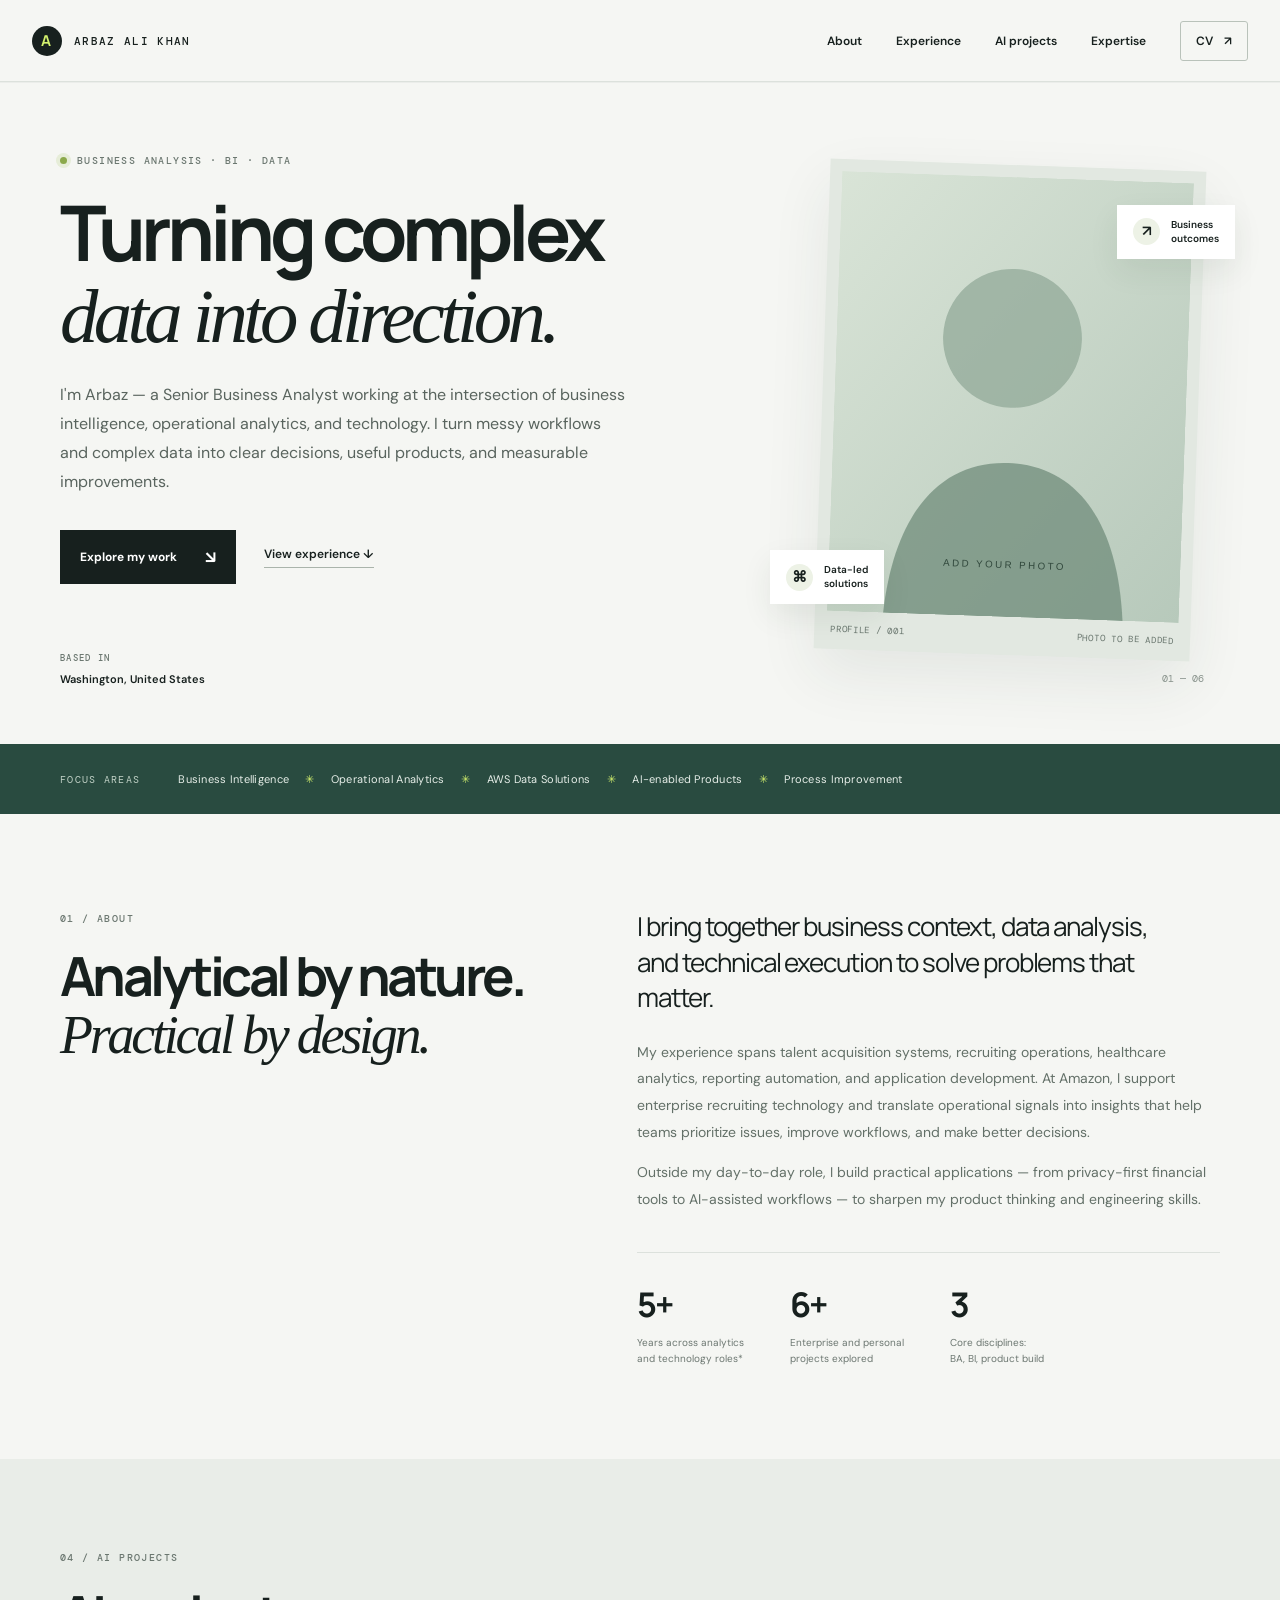
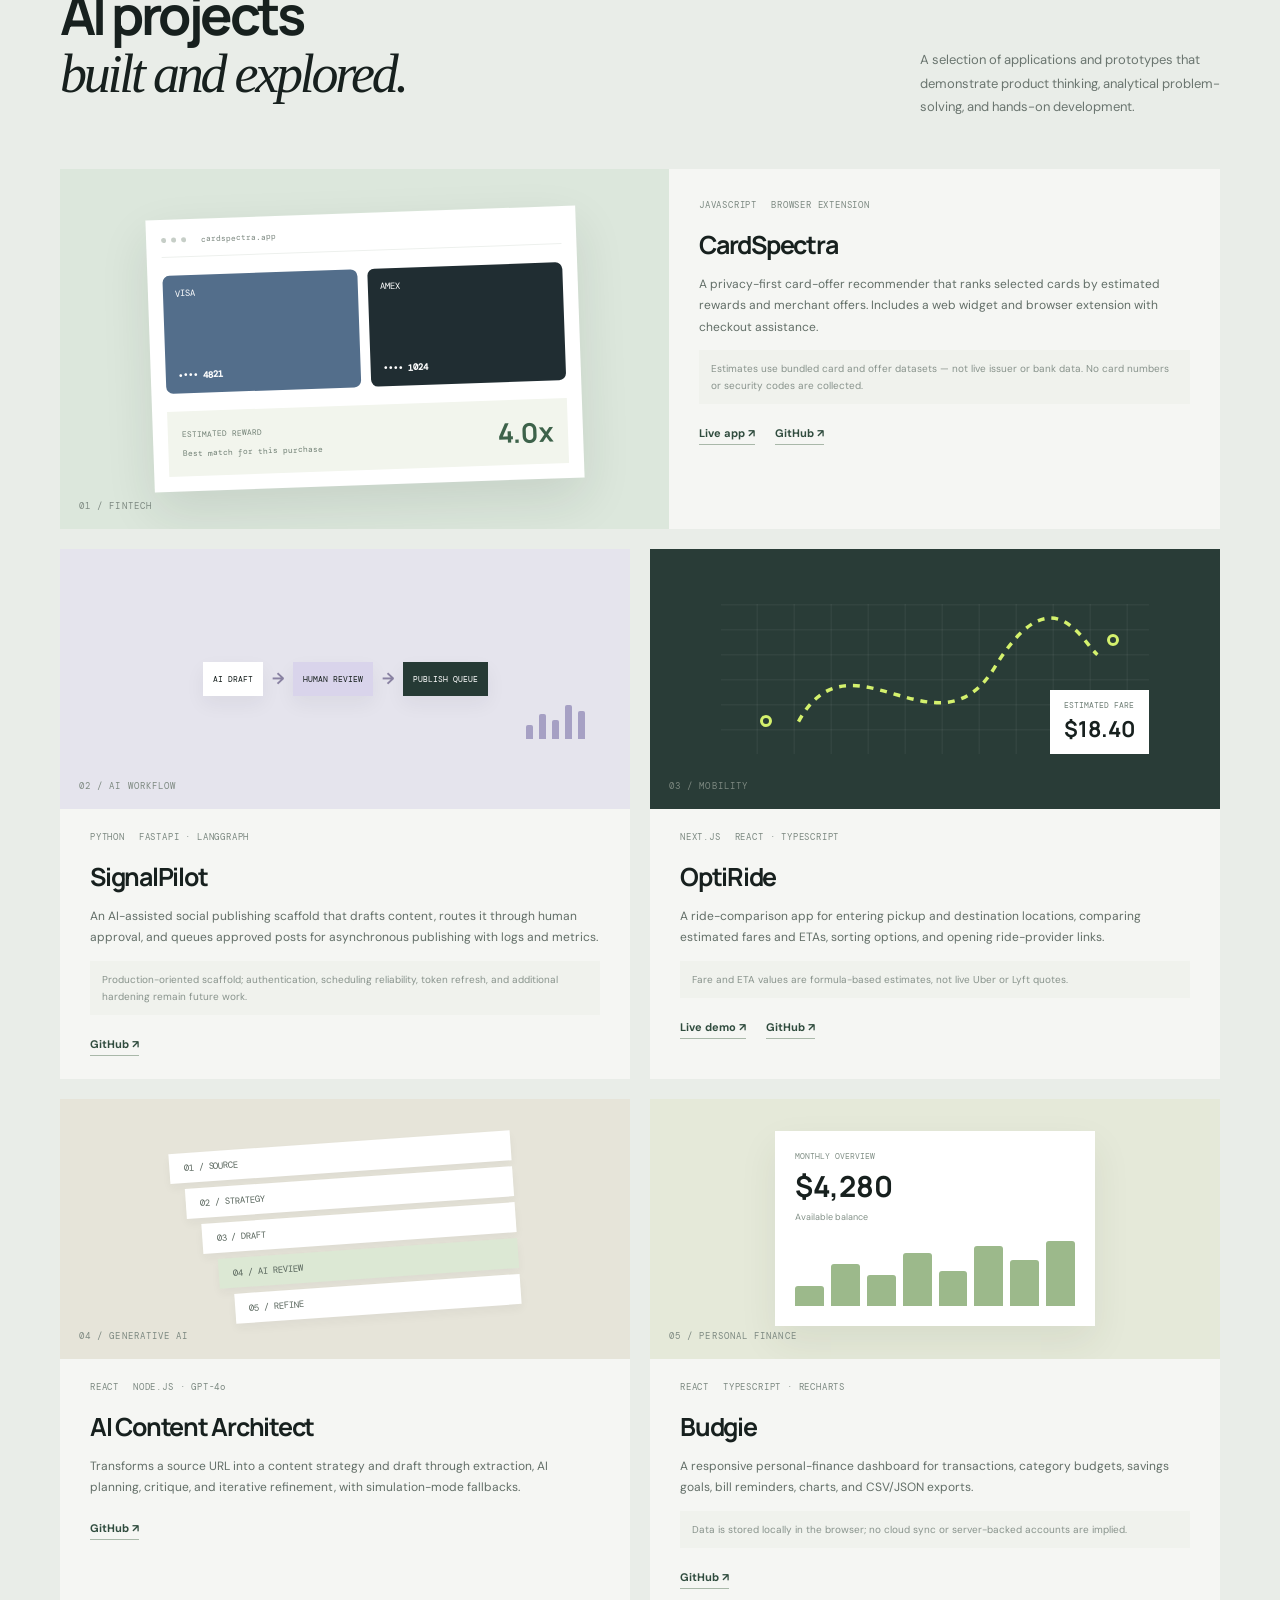
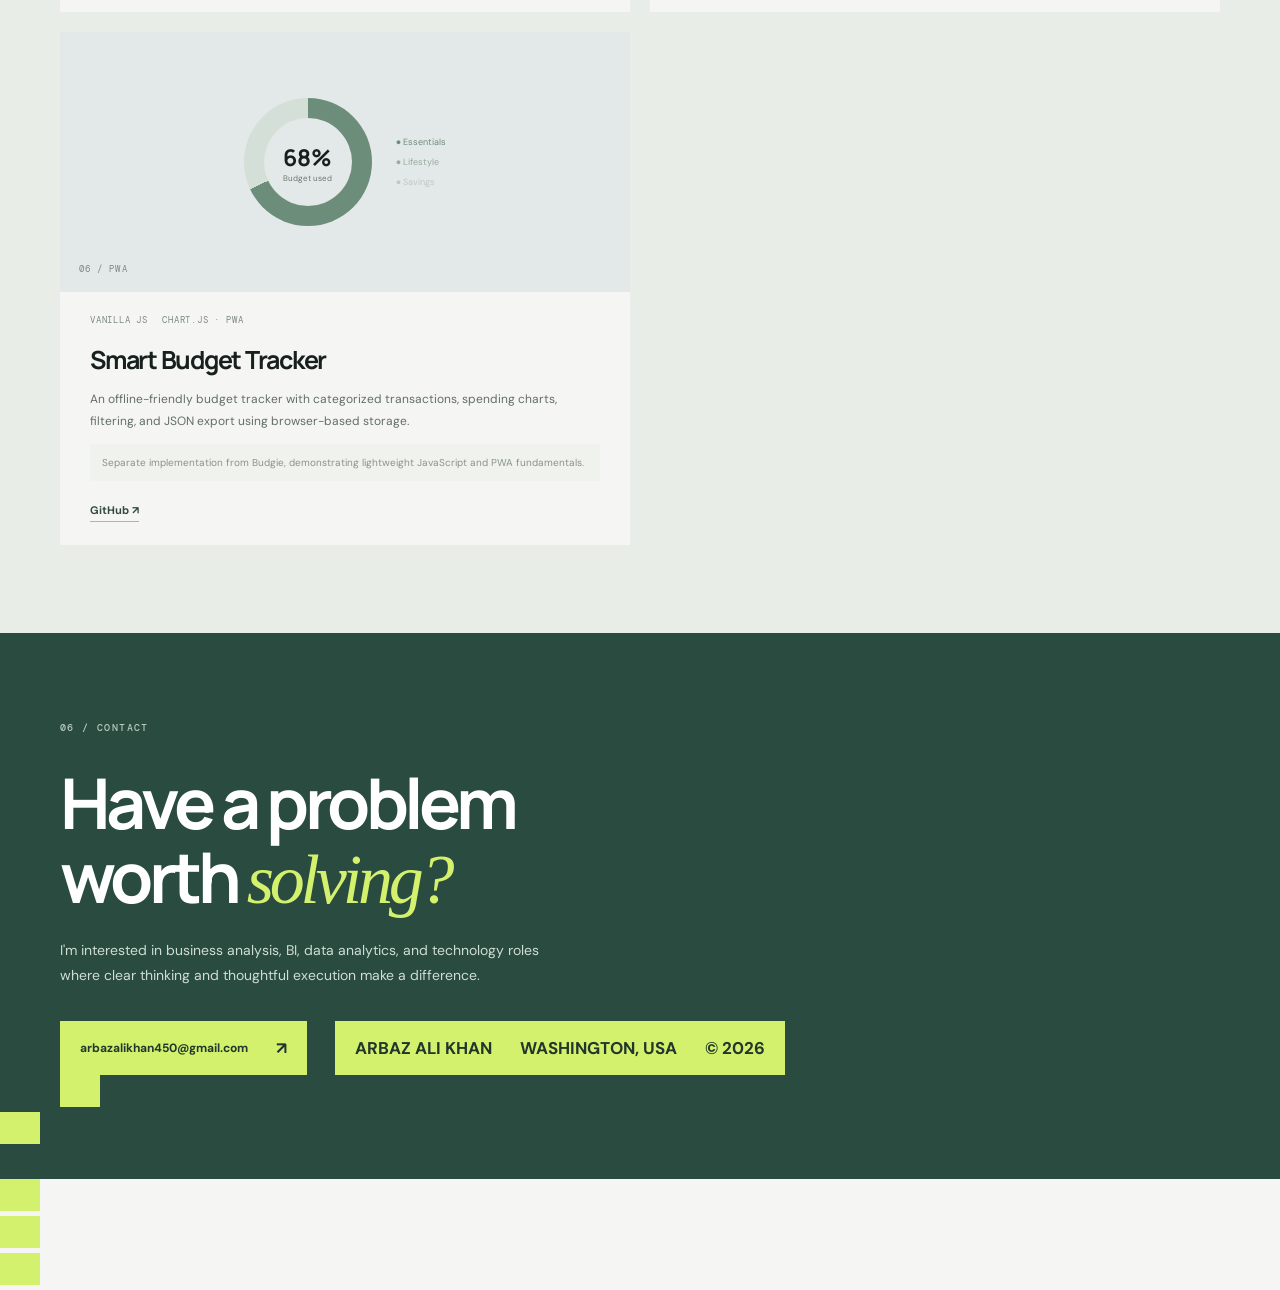
==== index.html @ 0baec1b6 "Split portfolio into concise home and AI projects page" ====
<!doctype html>
<html lang="en">
<head>
  <meta charset="utf-8">
  <meta name="viewport" content="width=device-width, initial-scale=1">
  <meta name="description" content="Portfolio of Arbaz Ali Khan — Senior Business Analyst focused on business intelligence, analytics, cloud data solutions, and AI-enabled applications.">
  <meta name="theme-color" content="#f5f6f3">
  <title>Arbaz Ali Khan | Business Intelligence & Analytics</title>
  <link rel="icon" type="image/svg+xml" href="assets/favicon.svg">
  <link rel="preconnect" href="https://fonts.googleapis.com">
  <link rel="preconnect" href="https://fonts.gstatic.com" crossorigin>
  <link href="https://fonts.googleapis.com/css2?family=DM+Mono:wght@400;500&family=DM+Sans:wght@400;500;600;700&family=Manrope:wght@400;500;600;700;800&display=swap" rel="stylesheet">
  <link rel="stylesheet" href="styles.css">
</head>
<body>
  <div class="page-shell">
<header class="site-header">
      <a class="brand" href="#top" aria-label="Arbaz Ali Khan home"><span class="brand-mark">A</span><span>ARBAZ ALI KHAN</span></a>
      <button class="menu-toggle" aria-label="Open navigation" aria-expanded="false" aria-controls="site-nav"><span></span><span></span></button>
      <nav class="site-nav" id="site-nav">
        <a href="#about">About</a><a href="experience.html#experience">Experience</a><a href="#work">AI projects</a><a href="experience.html#skills">Expertise</a><a href="cv.html" class="nav-contact" target="_blank" rel="noopener">CV <span>↗</span></a>
      </nav>
    </header>
    <main id="top">
      <section class="hero section-wrap">
        <div class="hero-copy">
          <p class="eyebrow"><span class="status-dot"></span> BUSINESS ANALYSIS · BI · DATA</p>
          <h1>Turning complex<br><em>data into direction.</em></h1>
          <p class="hero-lede">I'm Arbaz — a Senior Business Analyst working at the intersection of business intelligence, operational analytics, and technology. I turn messy workflows and complex data into clear decisions, useful products, and measurable improvements.</p>
          <div class="hero-actions">
            <a class="button button-dark" href="#work">Explore my work <span>↘</span></a>
            <a class="text-link" href="experience.html#experience">View experience <span>↓</span></a>
          </div>
          <div class="hero-meta">
            <div><span class="meta-label">BASED IN</span><strong>Washington, United States</strong></div>
          </div>
        </div>
        <div class="hero-visual">
          <div class="portrait-frame">
            <img src="assets/profile-placeholder.svg" alt="Profile photo placeholder for Arbaz Ali Khan">
            <div class="portrait-caption"><span>PROFILE / 001</span><span>PHOTO TO BE ADDED</span></div>
          </div>
          <div class="orbit-note note-top"><span class="note-icon">↗</span><span>Business<br>outcomes</span></div>
          <div class="orbit-note note-bottom"><span class="note-icon">⌘</span><span>Data-led<br>solutions</span></div>
          <div class="hero-index">01 — 06</div>
        </div>
      </section>

      <section class="signal-strip">
        <div class="signal-inner">
          <span>FOCUS AREAS</span>
          <p>Business Intelligence <b>✳</b> Operational Analytics <b>✳</b> AWS Data Solutions <b>✳</b> AI-enabled Products <b>✳</b> Process Improvement</p>
        </div>
      </section>

      <section class="section-wrap about-section" id="about">
        <div class="section-heading">
          <p class="eyebrow">01 / ABOUT</p>
          <h2>Analytical by nature.<br><em>Practical by design.</em></h2>
        </div>
        <div class="about-content">
          <p class="about-lede">I bring together business context, data analysis, and technical execution to solve problems that matter.</p>
          <p>My experience spans talent acquisition systems, recruiting operations, healthcare analytics, reporting automation, and application development. At Amazon, I support enterprise recruiting technology and translate operational signals into insights that help teams prioritize issues, improve workflows, and make better decisions.</p>
          <p>Outside my day-to-day role, I build practical applications — from privacy-first financial tools to AI-assisted workflows — to sharpen my product thinking and engineering skills.</p>
          <div class="about-stats">
            <div><strong>5+</strong><span>Years across analytics<br>and technology roles*</span></div>
            <div><strong>6+</strong><span>Enterprise and personal<br>projects explored</span></div>
            <div><strong>3</strong><span>Core disciplines:<br>BA, BI, product build</span></div>
          </div>
        </div>
      </section>

      <section class="work-section" id="work">
        <div class="section-wrap">
          <div class="section-heading section-heading-row">
            <div><p class="eyebrow">04 / AI PROJECTS</p><h2>AI projects<br><em>built and explored.</em></h2></div>
            <p class="section-aside">A selection of applications and prototypes that demonstrate product thinking, analytical problem-solving, and hands-on development.</p>
          </div>
          <div class="project-grid">
            <article class="project-card project-featured">
              <div class="project-visual visual-cards">
                <div class="mini-window"><div class="mini-top"><i></i><i></i><i></i><span>cardspectra.app</span></div><div class="mini-card-row"><div class="mini-bank-card blue-card">VISA <b>•••• 4821</b></div><div class="mini-bank-card dark-card">AMEX <b>•••• 1024</b></div></div><div class="mini-reward"><span>ESTIMATED REWARD</span><strong>4.0x</strong><small>Best match for this purchase</small></div></div>
                <span class="visual-index">01 / FINTECH</span>
              </div>
              <div class="project-content"><div class="project-meta"><span>JAVASCRIPT</span><span>BROWSER EXTENSION</span></div><h3>CardSpectra</h3><p>A privacy-first card-offer recommender that ranks selected cards by estimated rewards and merchant offers. Includes a web widget and browser extension with checkout assistance.</p><p class="accuracy-note">Estimates use bundled card and offer datasets — not live issuer or bank data. No card numbers or security codes are collected.</p><div class="project-links"><a href="https://Arbaz-Ali-Khan.github.io/Offers-Recommender/" target="_blank" rel="noreferrer">Live app ↗</a><a href="https://github.com/Arbaz-Ali-Khan/Offers-Recommender" target="_blank" rel="noreferrer">GitHub ↗</a></div></div>
            </article>

            <article class="project-card">
              <div class="project-visual visual-signal">
                <div class="signal-flow"><span class="flow-chip">AI DRAFT</span><b>→</b><span class="flow-chip review-chip">HUMAN REVIEW</span><b>→</b><span class="flow-chip publish-chip">PUBLISH QUEUE</span></div><div class="signal-bars"><i></i><i></i><i></i><i></i><i></i></div><span class="visual-index">02 / AI WORKFLOW</span>
              </div>
              <div class="project-content"><div class="project-meta"><span>PYTHON</span><span>FASTAPI · LANGGRAPH</span></div><h3>SignalPilot</h3><p>An AI-assisted social publishing scaffold that drafts content, routes it through human approval, and queues approved posts for asynchronous publishing with logs and metrics.</p><p class="accuracy-note">Production-oriented scaffold; authentication, scheduling reliability, token refresh, and additional hardening remain future work.</p><div class="project-links"><a href="https://github.com/Arbaz-Ali-Khan/signalpilot-hitl" target="_blank" rel="noreferrer">GitHub ↗</a></div></div>
            </article>

            <article class="project-card">
              <div class="project-visual visual-opti">
                <div class="route-map"><span class="route-pin pin-a"></span><span class="route-pin pin-b"></span><svg viewBox="0 0 320 130" aria-hidden="true"><path d="M35 95 C80 12 155 130 205 48 S280 25 294 37" fill="none" stroke="#d4f16d" stroke-width="3" stroke-dasharray="6 6"/></svg><div class="fare-chip"><small>ESTIMATED FARE</small><strong>$18.40</strong></div></div><span class="visual-index">03 / MOBILITY</span>
              </div>
              <div class="project-content"><div class="project-meta"><span>NEXT.JS</span><span>REACT · TYPESCRIPT</span></div><h3>OptiRide</h3><p>A ride-comparison app for entering pickup and destination locations, comparing estimated fares and ETAs, sorting options, and opening ride-provider links.</p><p class="accuracy-note">Fare and ETA values are formula-based estimates, not live Uber or Lyft quotes.</p><div class="project-links"><a href="https://optiride-six.vercel.app/" target="_blank" rel="noreferrer">Live demo ↗</a><a href="https://github.com/Arbaz-Ali-Khan/ride-compare" target="_blank" rel="noreferrer">GitHub ↗</a></div></div>
            </article>

            <article class="project-card">
              <div class="project-visual visual-content">
                <div class="content-stack"><span>01 / SOURCE</span><span>02 / STRATEGY</span><span>03 / DRAFT</span><span>04 / AI REVIEW</span><span>05 / REFINE</span></div><span class="visual-index">04 / GENERATIVE AI</span>
              </div>
              <div class="project-content"><div class="project-meta"><span>REACT</span><span>NODE.JS · GPT-4o</span></div><h3>AI Content Architect</h3><p>Transforms a source URL into a content strategy and draft through extraction, AI planning, critique, and iterative refinement, with simulation-mode fallbacks.</p><div class="project-links"><a href="https://github.com/Arbaz-Ali-Khan/ai-content-architect" target="_blank" rel="noreferrer">GitHub ↗</a></div></div>
            </article>

            <article class="project-card">
              <div class="project-visual visual-budgie">
                <div class="budget-ui"><div class="budget-total"><small>MONTHLY OVERVIEW</small><strong>$4,280</strong><span>Available balance</span></div><div class="budget-chart"><i></i><i></i><i></i><i></i><i></i><i></i><i></i><i></i></div></div><span class="visual-index">05 / PERSONAL FINANCE</span>
              </div>
              <div class="project-content"><div class="project-meta"><span>REACT</span><span>TYPESCRIPT · RECHARTS</span></div><h3>Budgie</h3><p>A responsive personal-finance dashboard for transactions, category budgets, savings goals, bill reminders, charts, and CSV/JSON exports.</p><p class="accuracy-note">Data is stored locally in the browser; no cloud sync or server-backed accounts are implied.</p><div class="project-links"><a href="https://github.com/Arbaz-Ali-Khan/Budgie" target="_blank" rel="noreferrer">GitHub ↗</a></div></div>
            </article>

            <article class="project-card">
              <div class="project-visual visual-budget">
                <div class="budget-donut"><div><strong>68%</strong><small>Budget used</small></div></div><div class="budget-legend"><span>● Essentials</span><span>● Lifestyle</span><span>● Savings</span></div><span class="visual-index">06 / PWA</span>
              </div>
              <div class="project-content"><div class="project-meta"><span>VANILLA JS</span><span>CHART.JS · PWA</span></div><h3>Smart Budget Tracker</h3><p>An offline-friendly budget tracker with categorized transactions, spending charts, filtering, and JSON export using browser-based storage.</p><p class="accuracy-note">Separate implementation from Budgie, demonstrating lightweight JavaScript and PWA fundamentals.</p><div class="project-links"><a href="https://github.com/Arbaz-Ali-Khan/budget-tracker" target="_blank" rel="noreferrer">GitHub ↗</a></div></div>
            </article>
          </div>
        </div>
      </section>

      <section class="contact-section" id="contact">
        <div class="section-wrap contact-wrap">
          <p class="eyebrow">06 / CONTACT</p>
          <h2>Have a problem<br>worth <em>solving?</em></h2>
          <p class="contact-lede">I'm interested in business analysis, BI, data analytics, and technology roles where clear thinking and thoughtful execution make a difference.</p>
          <div class="contact-actions"><a class="button button-light" href="mailto:arbazalikhan450@gmail.com">arbazalikhan450@gmail.com <span>↗</span></a><a class="button button-light" href="mailto:arbazalikhan116@gmail.com <span>↗</span></a></div>
          <div class="contact-footer"><span>ARBAZ ALI KHAN</span><span>WASHINGTON, USA</span><span>© <span id="year"></span></span></div>
        </div>
      </section>
    </main>
  </div>
  <script src="script.js"></script>
</body>
</html>
---- styles.css ----
:root{--ink:#17201e;--muted:#69736e;--paper:#f5f6f3;--line:#dce1dc;--lime:#d4f16d;--green:#294b40;--serif:Georgia,serif;--sans:"DM Sans",Arial,sans-serif;--display:Manrope,Arial,sans-serif;--mono:"DM Mono",monospace}*{box-sizing:border-box}html{scroll-behavior:smooth;scroll-padding-top:85px}body{margin:0;background:var(--paper);color:var(--ink);font-family:var(--sans);-webkit-font-smoothing:antialiased}.page-shell{overflow:hidden}.section-wrap{width:min(1160px,calc(100% - 64px));margin:auto}.site-header{height:82px;width:min(1280px,calc(100% - 64px));margin:auto;display:flex;align-items:center;justify-content:space-between;border-bottom:1px solid var(--line);position:sticky;top:0;z-index:100;background:rgba(245,246,243,.94);backdrop-filter:blur(14px);-webkit-backdrop-filter:blur(14px)}.brand{display:flex;align-items:center;gap:12px;text-decoration:none;color:var(--ink);font:500 11px var(--mono);letter-spacing:.12em}.brand-mark{width:30px;height:30px;border-radius:50%;background:var(--ink);color:var(--lime);display:grid;place-items:center;font:700 15px var(--display)}.site-nav{display:flex;align-items:center;gap:34px}.site-nav a,.text-link,.contact-link{font-size:12px;text-decoration:none;color:var(--ink);font-weight:600}.site-nav a:hover,.text-link:hover,.contact-link:hover{color:#66822a}.nav-contact{padding:11px 15px;border:1px solid #b9c2ba;border-radius:3px}.nav-contact span{margin-left:8px}.menu-toggle{display:none}.eyebrow,.meta-label{font:500 10px var(--mono);letter-spacing:.14em;color:#6b7770}.eyebrow{display:flex;align-items:center;gap:10px}.status-dot{width:7px;height:7px;border-radius:50%;background:#8ba94b;box-shadow:0 0 0 4px #e6edd8}.hero{min-height:670px;padding:94px 0 84px;display:grid;grid-template-columns:1.1fr .9fr;align-items:center;gap:60px}.hero h1,.section-heading h2,.case-intro h2,.contact-wrap h2{font:700 clamp(48px,6vw,78px)/1.05 var(--display);letter-spacing:-.065em;margin:25px 0 24px}.hero h1 em,.section-heading h2 em,.case-intro h2 em,.contact-wrap h2 em{font-family:var(--serif);font-weight:400;letter-spacing:-.06em}.hero-lede{max-width:570px;color:#59645e;font-size:16px;line-height:1.8}.hero-actions,.contact-actions{display:flex;align-items:center;gap:28px;margin-top:34px}.button{display:inline-flex;align-items:center;gap:28px;padding:16px 20px;text-decoration:none;font-size:12px;font-weight:700;transition:transform .2s}.button:hover{transform:translateY(-2px)}.button-dark{background:var(--ink);color:white}.button-light{background:var(--lime);color:#23362c}.button span{font-size:17px}.text-link{border-bottom:1px solid #aab4ab;padding-bottom:5px}.hero-meta{display:flex;gap:54px;margin-top:68px}.hero-meta div{display:grid;gap:8px}.meta-label{font-size:9px}.hero-meta strong{font-size:11px;font-weight:600}.hero-visual{position:relative;max-width:420px;margin-left:auto;width:100%;padding:20px 22px 30px}.portrait-frame{position:relative;background:#e2e8e1;padding:12px;transform:rotate(2deg);box-shadow:0 24px 60px #25382b15}.portrait-frame img{display:block;width:100%;aspect-ratio:4/5;object-fit:cover}.portrait-caption{display:flex;justify-content:space-between;padding:12px 4px 2px;font:9px var(--mono);letter-spacing:.08em;color:#68756d}.orbit-note{position:absolute;background:#fff;box-shadow:0 12px 30px #263a2b14;padding:13px 16px;display:flex;align-items:center;gap:11px;font-size:10px;line-height:1.4;font-weight:600}.note-icon{width:27px;height:27px;background:#edf2e6;border-radius:50%;display:grid;place-items:center;font-size:15px}.note-top{top:11%;right:-15px}.note-bottom{bottom:15%;left:-30px}.hero-index{position:absolute;right:16px;bottom:0;font:10px var(--mono);color:#87918b}.signal-strip{background:var(--green);color:white}.signal-inner{width:min(1160px,calc(100% - 64px));margin:auto;min-height:70px;display:flex;align-items:center;gap:38px}.signal-inner>span{font:10px var(--mono);letter-spacing:.13em;color:#c2d2c7;white-space:nowrap}.signal-inner p{font-size:11px;color:#e6eee8;letter-spacing:.025em}.signal-inner b{color:var(--lime);padding:0 13px;font-weight:400}.about-section{padding:130px 0 135px;display:grid;grid-template-columns:.9fr 1.1fr;gap:100px}.section-heading h2{font-size:54px;margin-top:22px}.about-lede{font:400 26px/1.35 var(--display);letter-spacing:-.04em;margin:7px 0 24px;max-width:550px}.about-content>p:not(.about-lede):not(.footnote){color:#637068;font-size:14px;line-height:1.9;max-width:600px}.about-stats{display:flex;gap:46px;margin-top:40px;padding-top:28px;border-top:1px solid var(--line)}.about-stats div{display:grid;gap:8px}.about-stats strong{font:700 34px var(--display);letter-spacing:-.06em}.about-stats span{font-size:10px;line-height:1.6;color:#6c7771}.footnote{font-size:10px;color:#929b95;margin-top:24px}.experience-section,.work-section{background:#e9ede8;padding:120px 0 130px}.section-heading-row{display:flex;justify-content:space-between;align-items:end;gap:40px;margin-bottom:60px}.section-aside{max-width:300px;color:#6a756f;font-size:13px;line-height:1.8;margin:0 0 8px}.timeline{border-top:1px solid #cbd4cc}.timeline-item{display:grid;grid-template-columns:220px 1fr;gap:42px;padding:31px 0;border-bottom:1px solid #cbd4cc}.timeline-date{font:10px var(--mono);letter-spacing:.08em;color:#77837b;padding-top:7px}.timeline-main h3{font:700 19px var(--display);letter-spacing:-.035em;margin:0}.timeline-title{display:flex;align-items:center;gap:14px}.current-tag,.status-pill{font:9px var(--mono);letter-spacing:.1em;padding:6px 9px;background:#d8e7bd;color:#46602d;border-radius:2px}.company{font-size:11px;color:#77827a;margin:9px 0 16px}.timeline-main ul{margin:0;padding-left:17px;max-width:720px}.timeline-main li{font-size:12px;line-height:1.8;color:#5d6962;padding:3px 0}.impact-line{font-size:11px;color:#425d42;font-weight:700;margin:14px 0 0}.featured-case,.skills-section{padding:126px 0 135px}.case-topline{display:flex;align-items:center;justify-content:space-between}.status-pill{background:#e8eadf;color:#647052}.case-intro{display:grid;grid-template-columns:1fr .7fr;gap:80px;align-items:end;margin:35px 0 58px}.case-intro h2{font-size:54px;margin:0}.case-label{font:10px var(--mono);letter-spacing:.12em;color:#758078}.case-summary{font-size:14px;line-height:1.8;color:#5f6a64;max-width:400px}.architecture{display:grid;grid-template-columns:1fr 25px 1fr 25px 1fr 25px 1.15fr 25px 1fr;align-items:center;gap:8px;padding:30px;background:#e9ede8;border:1px solid #dce3dc}.arch-node{min-height:112px;background:#fff;padding:15px 12px;display:flex;flex-direction:column;justify-content:space-between;border:1px solid #e1e6e1}.arch-node>span{font:9px var(--mono);color:#98a29a}.arch-node strong{font:700 12px var(--display)}.arch-node small{font-size:9px;color:#7b867f}.arch-node-accent{background:var(--green);color:white;border-color:var(--green)}.arch-node-accent>span,.arch-node-accent small{color:#c5d6ca}.arch-arrow{text-align:center;color:#7c897f;font-size:17px}.case-bottom{display:grid;grid-template-columns:1fr 1fr;gap:60px;margin-top:34px}.case-bottom p{font-size:12px;line-height:1.8;color:#68746d;max-width:470px}.case-disclaimer{font-size:10px;color:#929b95;margin-top:24px}.work-section{padding:120px 0 135px}.project-grid{display:grid;grid-template-columns:1fr 1fr;gap:26px}.project-card{background:var(--paper);display:flex;flex-direction:column;min-width:0}.project-featured{grid-column:span 2;display:grid;grid-template-columns:1.05fr .95fr}.project-visual{min-height:260px;position:relative;overflow:hidden;display:grid;place-items:center}.project-featured .project-visual{min-height:360px}.visual-index{position:absolute;bottom:17px;left:19px;font:9px var(--mono);letter-spacing:.12em;color:#7d8981}.visual-cards{background:#dce7dc}.mini-window{width:74%;max-width:430px;background:#fff;padding:15px;box-shadow:0 20px 50px #1a30251c;transform:rotate(-2deg)}.mini-top{display:flex;align-items:center;gap:5px;border-bottom:1px solid #edf0ed;padding-bottom:12px}.mini-top i{width:5px;height:5px;background:#c6cec7;border-radius:50%}.mini-top span{font:8px var(--mono);margin-left:10px;color:#7b877f}.mini-card-row{display:flex;gap:10px;margin:18px 0}.mini-bank-card{flex:1;aspect-ratio:1.65;border-radius:7px;padding:12px;color:#fff;font:9px var(--mono);display:flex;flex-direction:column;justify-content:space-between}.mini-bank-card b{font-size:9px}.blue-card{background:#536e8b}.dark-card{background:#202d32}.mini-reward{display:grid;grid-template-columns:1fr auto;align-items:center;padding:14px;background:#f2f5ed}.mini-reward span,.mini-reward small{font:8px var(--mono);color:#718075}.mini-reward strong{grid-row:span 2;font:700 27px var(--display);color:#3d624a}.visual-signal{background:#e5e4ed}.signal-flow{display:flex;align-items:center;gap:9px}.flow-chip{background:#fff;padding:12px 10px;font:8px var(--mono);box-shadow:0 8px 20px #25213c0e}.signal-flow b{color:#8982a2}.review-chip{background:#d9d4eb}.publish-chip{background:#263a35;color:#fff}.signal-bars{position:absolute;bottom:70px;right:45px;display:flex;gap:6px;align-items:end;height:38px}.signal-bars i{width:7px;background:#a6a0c4;border-radius:2px 2px 0 0}.signal-bars i:nth-child(1){height:14px}.signal-bars i:nth-child(2){height:25px}.signal-bars i:nth-child(3){height:19px}.signal-bars i:nth-child(4){height:34px}.signal-bars i:nth-child(5){height:28px}.visual-opti{background:#293c37}.route-map{width:75%;height:150px;position:relative;background:repeating-linear-gradient(0deg,transparent 0 23px,#ffffff0b 24px 25px),repeating-linear-gradient(90deg,transparent 0 35px,#ffffff0b 36px 37px)}.route-map svg{position:absolute;inset:8px;width:100%;height:100%}.route-pin{position:absolute;z-index:2;width:12px;height:12px;border:3px solid var(--lime);background:#293c37;border-radius:50%}.pin-a{left:9%;bottom:18%}.pin-b{right:7%;top:20%}.fare-chip{position:absolute;right:0;bottom:0;background:#fff;padding:10px 14px;display:grid;gap:4px}.fare-chip small{font:8px var(--mono);color:#718078}.fare-chip strong{font:700 22px var(--display)}.visual-content{background:#e6e4d9}.content-stack{display:grid;gap:6px;width:60%;transform:rotate(-4deg)}.content-stack span{padding:9px 14px;background:#fff;font:9px var(--mono);color:#58655c;box-shadow:0 5px 10px #26382a0b}.content-stack span:nth-child(2){margin-left:14px}.content-stack span:nth-child(3){margin-left:28px}.content-stack span:nth-child(4){margin-left:42px;background:#dce8d4}.content-stack span:nth-child(5){margin-left:56px}.visual-budgie{background:#e5e9d9}.budget-ui{width:70%;max-width:320px;background:#fff;padding:20px;box-shadow:0 16px 36px #2e422314}.budget-total{display:grid;gap:5px}.budget-total small{font:8px var(--mono);color:#829087}.budget-total strong{font:700 29px var(--display)}.budget-total span{font-size:9px;color:#829087}.budget-chart{height:65px;display:flex;align-items:end;gap:7px;margin-top:18px}.budget-chart i{flex:1;background:#9cb98b;border-radius:3px 3px 0 0}.budget-chart i:nth-child(1){height:32%}.budget-chart i:nth-child(2){height:65%}.budget-chart i:nth-child(3){height:48%}.budget-chart i:nth-child(4){height:82%}.budget-chart i:nth-child(5){height:55%}.budget-chart i:nth-child(6){height:93%}.budget-chart i:nth-child(7){height:71%}.budget-chart i:nth-child(8){height:100%}.visual-budget{background:#e3e8e8;display:flex;align-items:center;justify-content:center;gap:24px}.budget-donut{width:128px;height:128px;border-radius:50%;background:conic-gradient(#6d8d7b 0 68%,#d3dfd7 68% 100%);display:grid;place-items:center}.budget-donut>div{width:88px;height:88px;background:#e3e8e8;border-radius:50%;display:grid;place-content:center;text-align:center}.budget-donut strong{font:700 23px var(--display)}.budget-donut small{font-size:8px;color:#6c7770}.budget-legend{display:grid;gap:8px;font-size:9px;color:#68756d}.budget-legend span:first-child{color:#6d8d7b}.budget-legend span:nth-child(2){color:#9aaa9f}.budget-legend span:nth-child(3){color:#bdc9c1}.project-content{padding:28px 30px 30px}.project-featured .project-content{padding:38px}.project-meta{display:flex;flex-wrap:wrap;gap:14px;font:9px var(--mono);letter-spacing:.09em;color:#7c8981}.project-content h3{font:700 25px var(--display);letter-spacing:-.05em;margin:16px 0 10px}.project-content>p:not(.accuracy-note){font-size:12px;line-height:1.8;color:#626e67;max-width:570px}.accuracy-note{font-size:10px;line-height:1.7;color:#88938c;background:#f0f2ed;padding:10px 12px}.project-links{display:flex;gap:20px;margin-top:22px}.project-links a{font-size:11px;font-weight:700;color:#304c3e;text-decoration:none;border-bottom:1px solid #a9b8a9;padding-bottom:4px}.project-links a:hover{color:#7b963a}.skills-section{padding:130px 0}.skills-section .section-heading{margin-bottom:55px}.skills-grid{display:grid;grid-template-columns:1fr 1fr;border-top:1px solid var(--line);border-left:1px solid var(--line)}.skill-group{padding:28px 30px 35px;border-right:1px solid var(--line);border-bottom:1px solid var(--line);min-height:190px}.skill-number{font:10px var(--mono);color:#9aa49c}.skill-group h3{font:700 18px var(--display);margin:20px 0 10px}.skill-group p{font-size:12px;line-height:1.8;color:#6c7770;max-width:460px}.certifications{margin-top:70px}.certifications>.meta-label{display:block;margin-bottom:20px}.cert-row{display:flex;justify-content:space-between;gap:20px;padding:17px 0;border-top:1px solid var(--line);font-size:12px}.cert-row span{color:#78837c}.contact-section{background:var(--green);color:white;padding:105px 0 30px}.contact-wrap h2{font-size:70px;margin:32px 0 22px}.contact-wrap .eyebrow{color:#b7c9bc}.contact-wrap h2 em{color:var(--lime)}.contact-lede{max-width:490px;color:#d0ddd3;font-size:14px;line-height:1.8}.contact-wrap .contact-actions{margin-top:32px}.contact-link{color:#e3ece5;border-bottom:1px solid #9eb1a2;padding-bottom:5px}.contact-footer{display:flex;justify-content:space-between;border-top:1px solid #ffffff30;margin-top:115px;padding:22px 0 5px;font:9px var(--mono);letter-spacing:.12em;color:#b9c9bd}@media(max-width:850px){.hero{gap:25px;min-height:590px}.hero h1{font-size:58px}.hero-meta{gap:25px}.about-section{gap:50px}.architecture{grid-template-columns:1fr;gap:7px}.arch-node{min-height:75px}.arch-arrow{transform:rotate(90deg)}.case-intro{gap:35px}.project-featured{grid-template-columns:1fr}.project-featured .project-visual{min-height:300px}.project-featured .project-content{padding:30px}.section-heading h2,.case-intro h2{font-size:48px}}@media(max-width:650px){.section-wrap,.site-header,.signal-inner{width:calc(100% - 40px)}.site-header{height:70px;width:100%;padding:0 20px;background:rgba(245,246,243,.96)}.menu-toggle{display:flex;width:38px;height:38px;border:1px solid var(--line);background:transparent;align-items:center;justify-content:center;flex-direction:column;gap:5px}.menu-toggle span{width:15px;height:1px;background:var(--ink)}.site-nav{display:none;position:absolute;top:69px;left:-20px;right:-20px;background:var(--paper);padding:22px 20px 26px;border-bottom:1px solid var(--line);flex-direction:column;align-items:flex-start;gap:22px}.site-nav.open{display:flex}.hero{grid-template-columns:1fr;padding:65px 0 72px;gap:45px}.hero h1{font-size:clamp(48px,13vw,65px)}.hero-lede{font-size:14px}.hero-meta{margin-top:48px;gap:30px}.hero-visual{max-width:330px;margin:0 auto}.note-top{right:-8px}.note-bottom{left:-12px}.signal-inner{display:block;padding:18px 0}.signal-inner p{line-height:2}.signal-inner b{padding:0 6px}.about-section{padding:82px 0;grid-template-columns:1fr;gap:30px}.section-heading h2,.case-intro h2{font-size:43px}.about-lede{font-size:23px}.about-stats{gap:25px}.about-stats strong{font-size:28px}.about-stats span{font-size:9px}.experience-section,.work-section{padding:82px 0}.section-heading-row{display:block;margin-bottom:40px}.section-aside{margin-top:22px}.timeline-item{grid-template-columns:1fr;gap:10px;padding:24px 0}.timeline-date{padding:0}.timeline-main h3{font-size:18px}.timeline-main li{font-size:11px}.featured-case{padding:82px 0}.case-intro{grid-template-columns:1fr;gap:20px;margin:30px 0}.case-bottom{grid-template-columns:1fr;gap:12px}.architecture{padding:16px}.project-grid{grid-template-columns:1fr;gap:18px}.project-featured{grid-column:span 1}.project-visual,.project-featured .project-visual{min-height:240px}.project-content,.project-featured .project-content{padding:23px}.project-content h3{font-size:23px}.skills-section{padding:85px 0}.skills-grid{grid-template-columns:1fr}.skill-group{min-height:auto;padding:23px}.certifications{margin-top:48px}.cert-row{display:grid;gap:6px}.contact-section{padding:80px 0 20px}.contact-wrap h2{font-size:56px}.contact-footer{margin-top:80px;gap:12px;flex-wrap:wrap;font-size:8px}.hero-actions{gap:20px}.button{padding:14px 15px;gap:17px}.text-link{font-size:11px}}@media(prefers-reduced-motion:reduce){html{scroll-behavior:auto}*,*::before,*::after{transition:none!important;animation:none!important}}

/* Portfolio refinements: reliable sticky navigation and tighter vertical rhythm */
.page-shell{overflow:clip}
.site-header{position:sticky;top:0;z-index:100;width:100%;max-width:none;padding:0 max(32px,calc((100% - 1280px)/2));margin:0;background:rgba(245,246,243,.96);box-shadow:0 1px 0 rgba(23,32,30,.04)}
html{scroll-padding-top:92px}
.hero{min-height:570px;padding-top:62px;padding-bottom:58px}
.about-section{padding-top:88px;padding-bottom:92px}
.experience-section,.work-section{padding-top:82px;padding-bottom:88px}
.featured-case{padding-top:86px;padding-bottom:90px}
.skills-section{padding-top:88px;padding-bottom:92px}
.contact-section{padding-top:78px}
.section-heading-row{margin-bottom:42px}
.timeline-item{padding-top:23px;padding-bottom:23px}
.case-intro{margin-top:25px;margin-bottom:38px}
.case-bottom{margin-top:24px}
.project-grid{gap:20px}
.project-content{padding-top:22px;padding-bottom:23px}
.project-featured .project-content{padding:30px}
.skills-section .section-heading{margin-bottom:38px}
.certifications{margin-top:48px}
.contact-footer{margin-top:72px}
@media(max-width:850px){
 .site-header{padding-left:24px;padding-right:24px}
 .hero{min-height:520px;padding-top:48px;padding-bottom:48px}
 .about-section,.experience-section,.work-section,.featured-case,.skills-section{padding-top:68px;padding-bottom:72px}
}
@media(max-width:650px){
 .site-header{height:70px;padding:0 20px}
 .site-nav{left:0;right:0}
 .hero{padding-top:46px;padding-bottom:54px}
 .about-section,.experience-section,.work-section,.featured-case,.skills-section{padding-top:58px;padding-bottom:62px}
 .contact-section{padding-top:62px}
 .contact-actions{align-items:flex-start;flex-direction:column;gap:14px}
 .contact-actions .button{max-width:100%;overflow-wrap:anywhere}
}
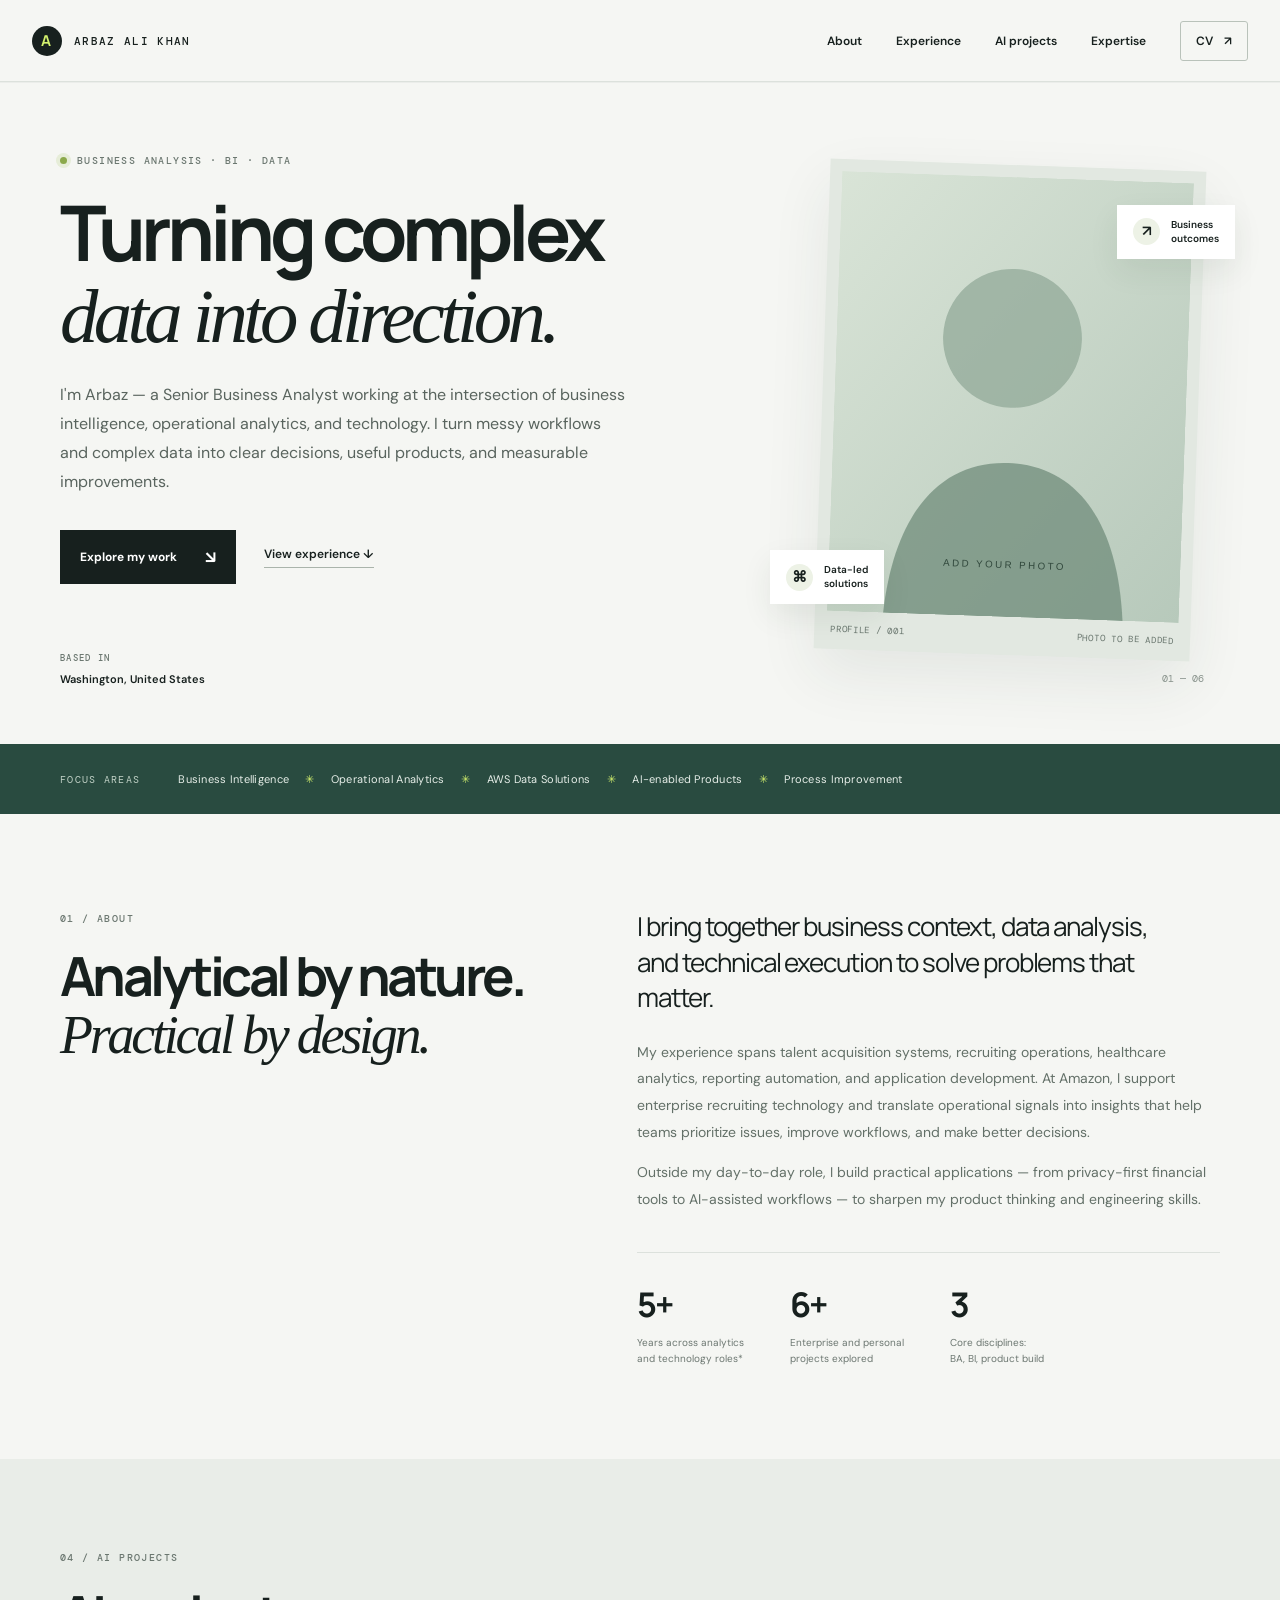
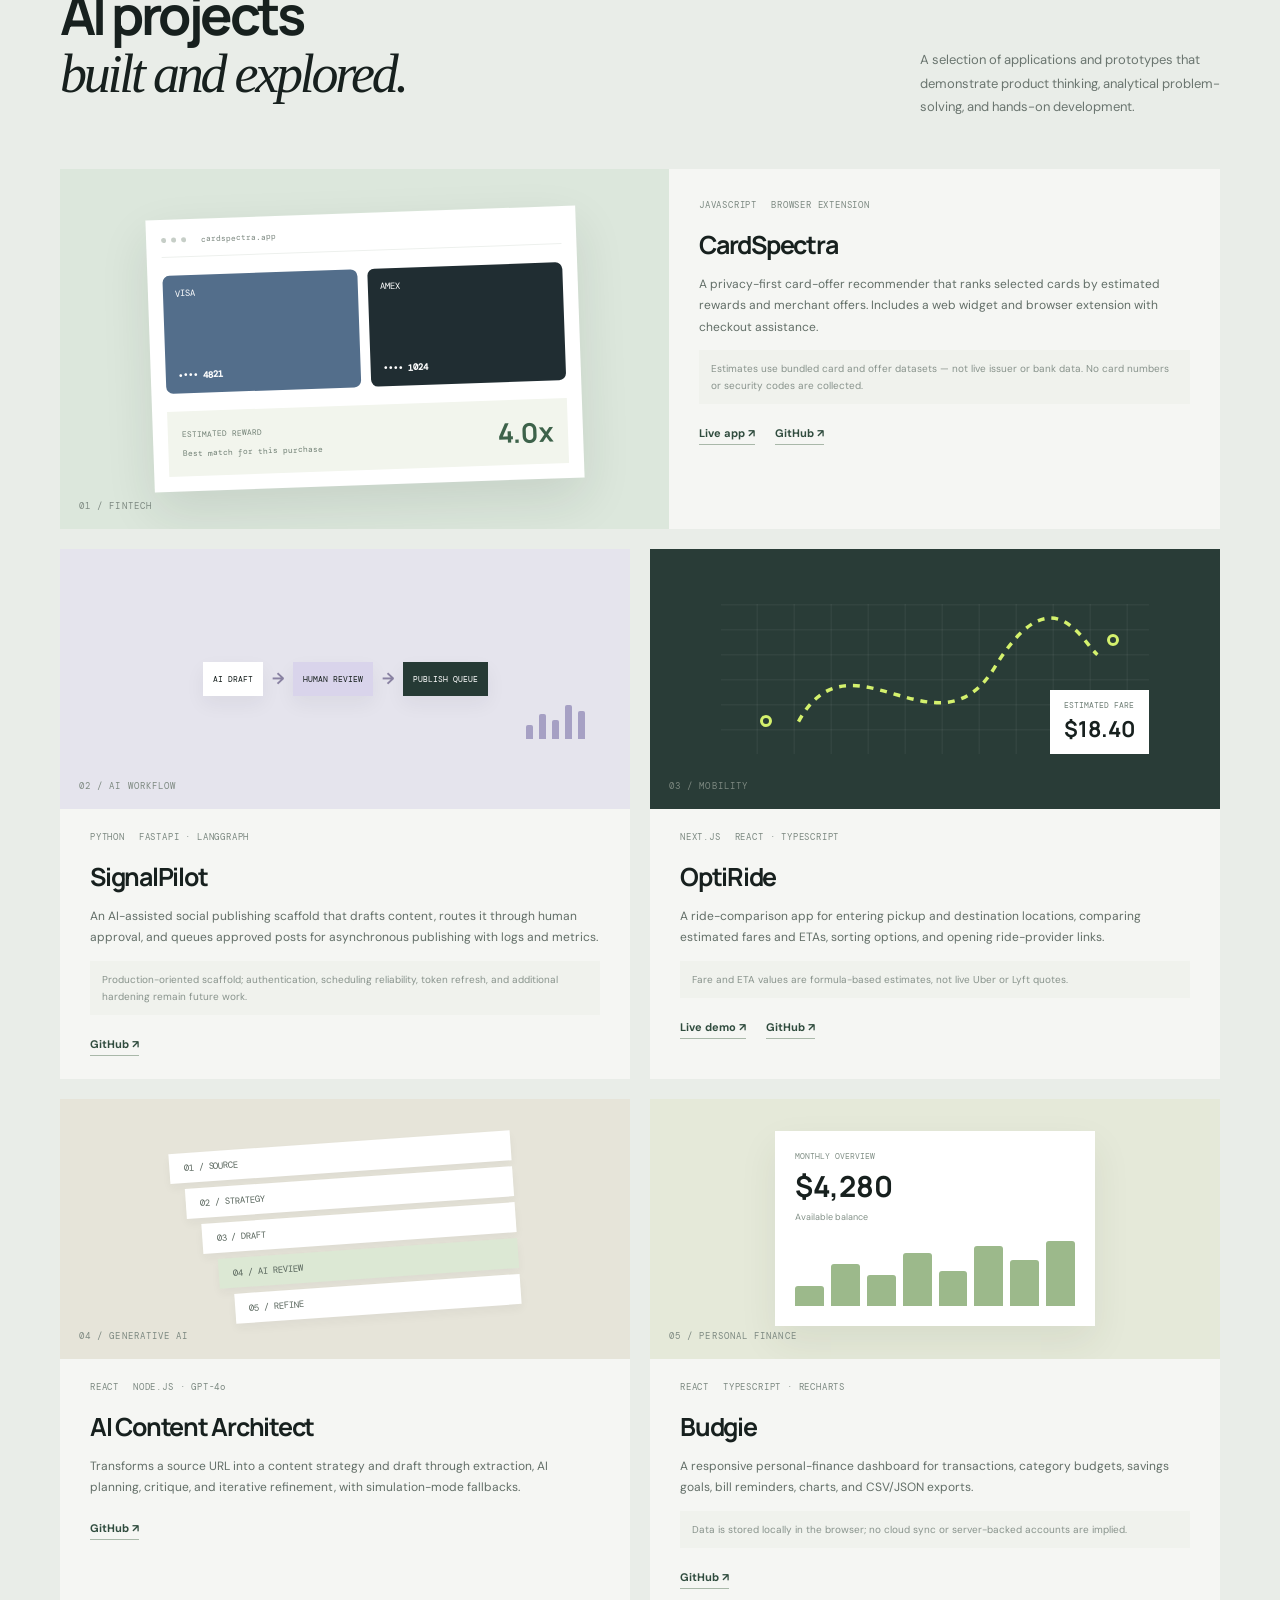
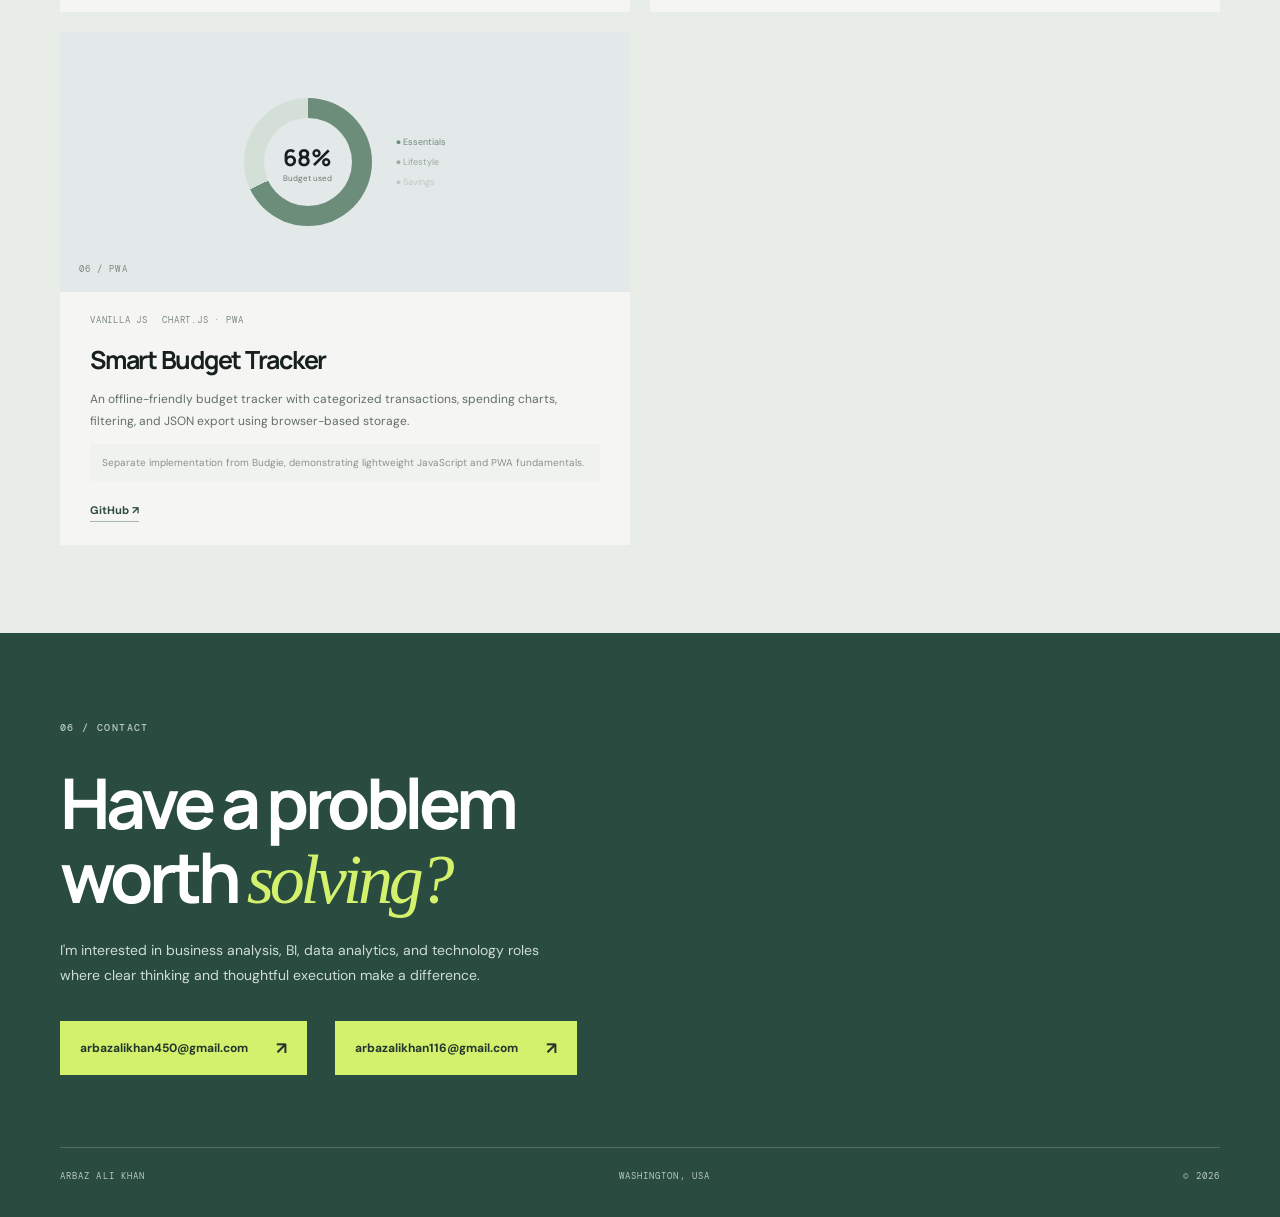
==== commit c2761008: "Fix malformed second contact email link" ====
--- a/index.html
+++ b/index.html
@@ -128,7 +128,7 @@
           <p class="eyebrow">06 / CONTACT</p>
           <h2>Have a problem<br>worth <em>solving?</em></h2>
           <p class="contact-lede">I'm interested in business analysis, BI, data analytics, and technology roles where clear thinking and thoughtful execution make a difference.</p>
-          <div class="contact-actions"><a class="button button-light" href="mailto:arbazalikhan450@gmail.com">arbazalikhan450@gmail.com <span>↗</span></a><a class="button button-light" href="mailto:arbazalikhan116@gmail.com <span>↗</span></a></div>
+          <div class="contact-actions"><a class="button button-light" href="mailto:arbazalikhan450@gmail.com">arbazalikhan450@gmail.com <span>↗</span></a><a class="button button-light" href="mailto:arbazalikhan116@gmail.com">arbazalikhan116@gmail.com <span>↗</span></a></div>
           <div class="contact-footer"><span>ARBAZ ALI KHAN</span><span>WASHINGTON, USA</span><span>© <span id="year"></span></span></div>
         </div>
       </section>
--- a/styles.css
+++ b/styles.css
@@ -34,3 +34,19 @@
  .contact-actions{align-items:flex-start;flex-direction:column;gap:14px}
  .contact-actions .button{max-width:100%;overflow-wrap:anywhere}
 }
+
+
+/* Two-page portfolio layout */
+.page-intro{padding:76px 0 38px}
+.page-intro h1{font:700 clamp(42px,5.5vw,68px)/1.05 var(--display);letter-spacing:-.065em;margin:20px 0 14px}
+.page-intro h1 em{font-family:var(--serif);font-weight:400}
+.page-intro>p:last-child{max-width:560px;color:#69756d;font-size:14px;line-height:1.8}
+.compact-contact{padding-top:58px}
+.compact-contact .contact-wrap h2{font-size:clamp(44px,5vw,62px);margin:22px 0}
+.compact-contact .contact-footer{margin-top:48px}
+.compact-contact .contact-footer a{font:inherit}
+@media(max-width:650px){
+ .page-intro{padding:48px 0 24px}
+ .compact-contact{padding-top:50px}
+ .compact-contact .contact-footer{margin-top:34px}
+}
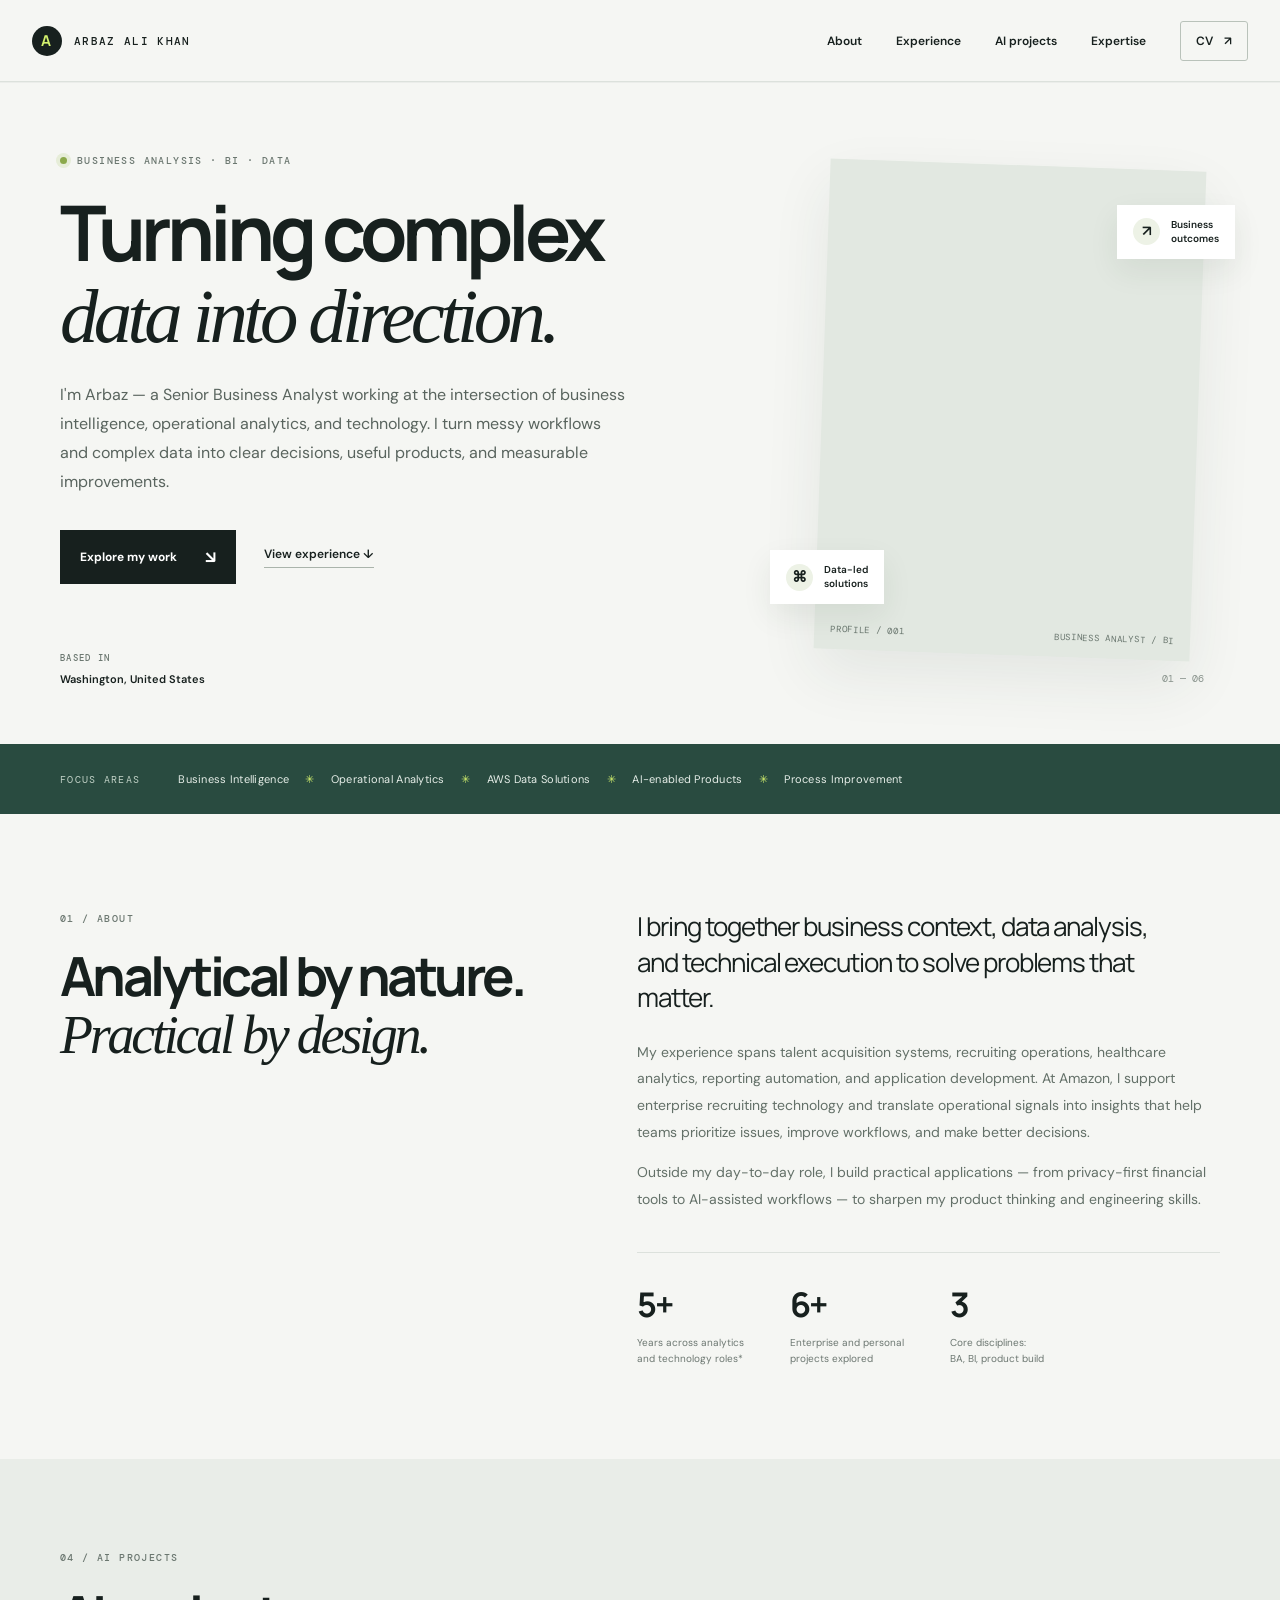
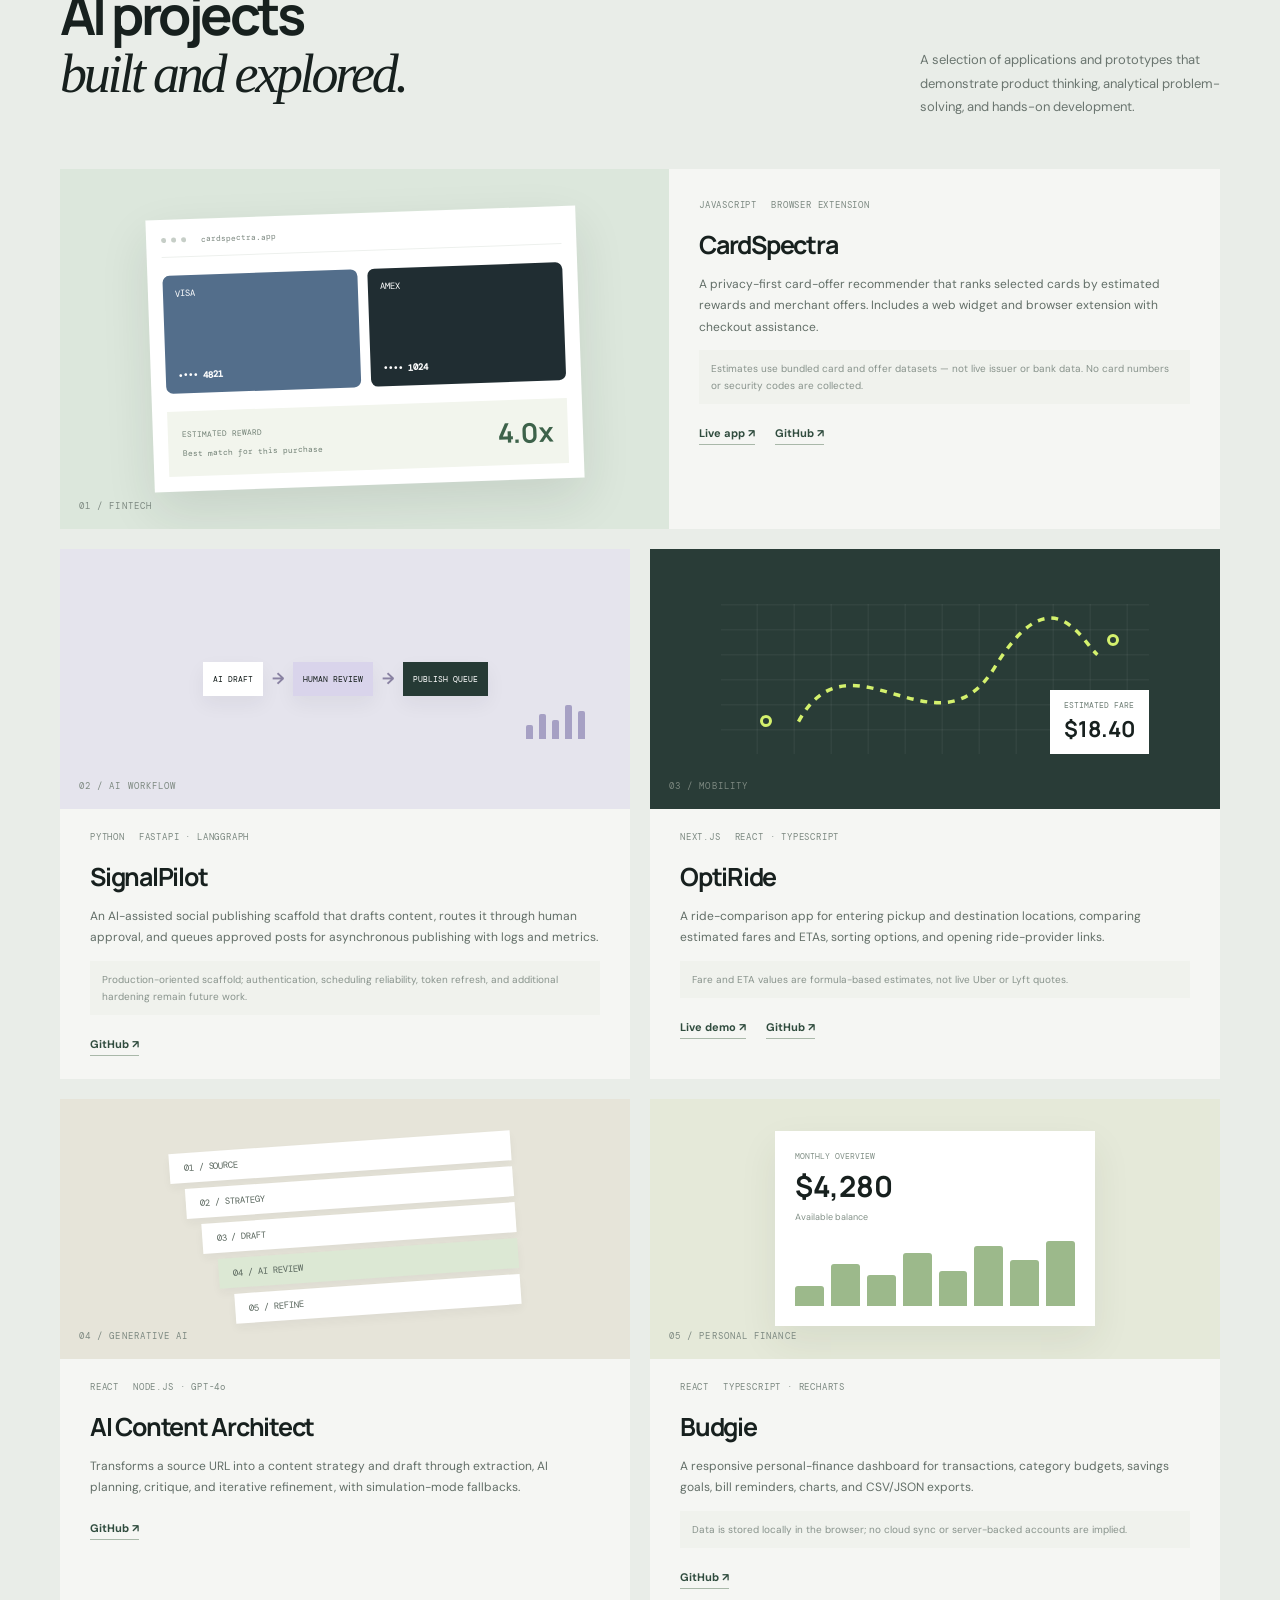
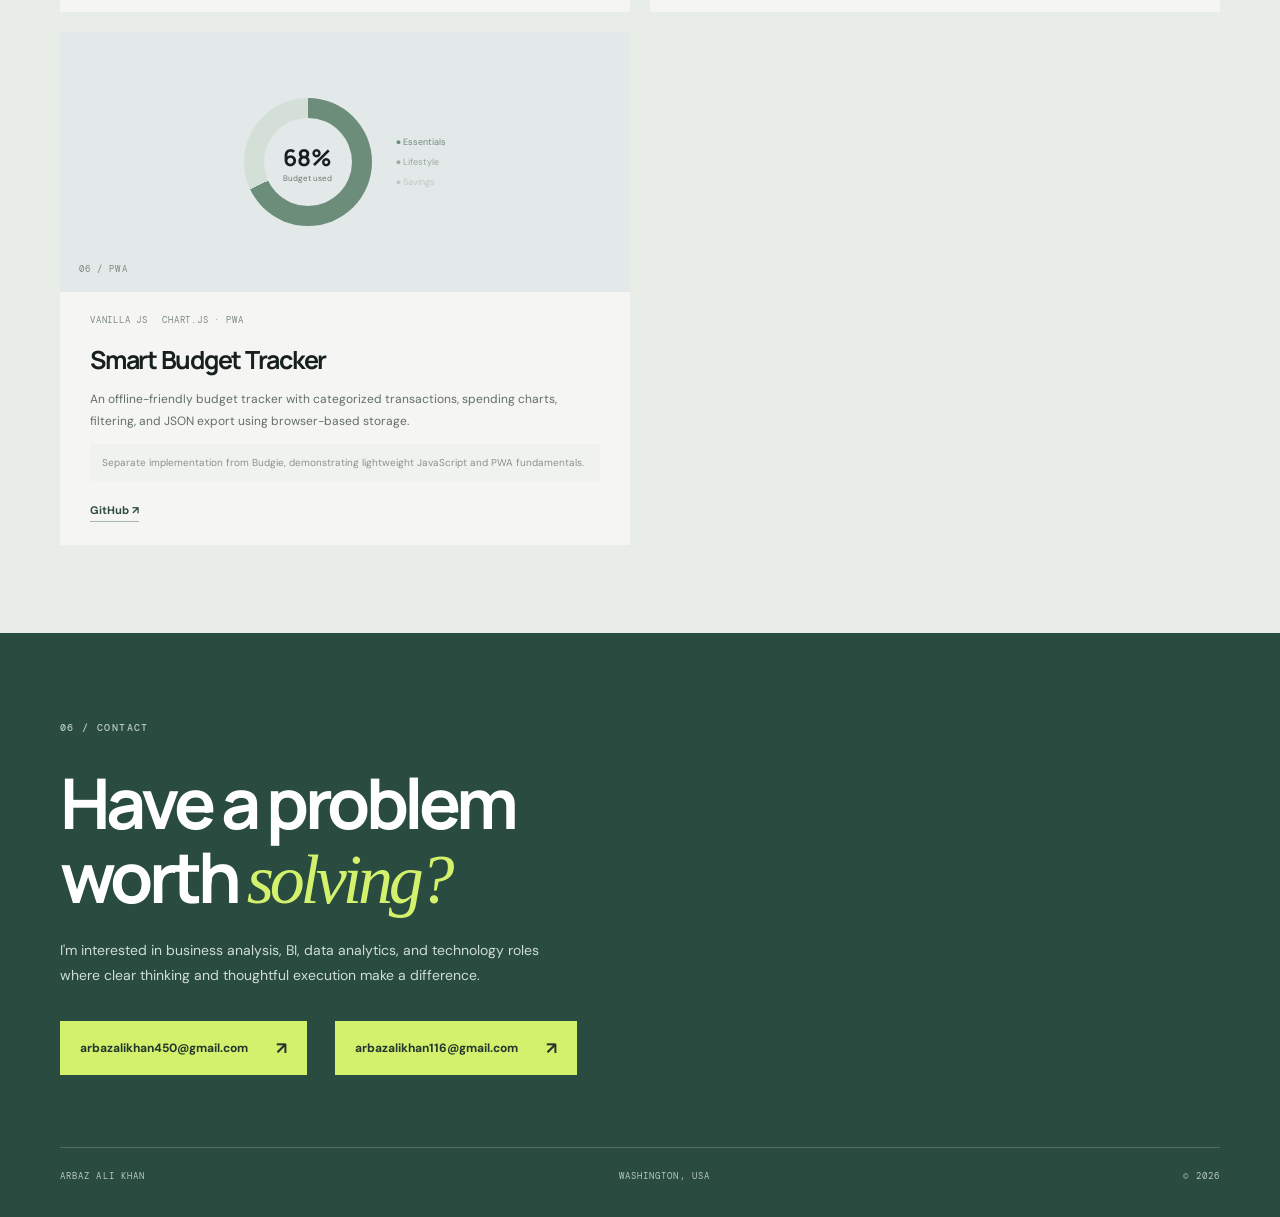
==== commit 8ba56cd3: "Add professional portfolio portrait" ====
--- a/index.html
+++ b/index.html
@@ -37,8 +37,8 @@
         </div>
         <div class="hero-visual">
           <div class="portrait-frame">
-            <img src="assets/profile-placeholder.svg" alt="Profile photo placeholder for Arbaz Ali Khan">
-            <div class="portrait-caption"><span>PROFILE / 001</span><span>PHOTO TO BE ADDED</span></div>
+            <img src="assets/profile.jpg" alt="Arbaz Ali Khan, professional portrait">
+            <div class="portrait-caption"><span>PROFILE / 001</span><span>BUSINESS ANALYST / BI</span></div>
           </div>
           <div class="orbit-note note-top"><span class="note-icon">↗</span><span>Business<br>outcomes</span></div>
           <div class="orbit-note note-bottom"><span class="note-icon">⌘</span><span>Data-led<br>solutions</span></div>
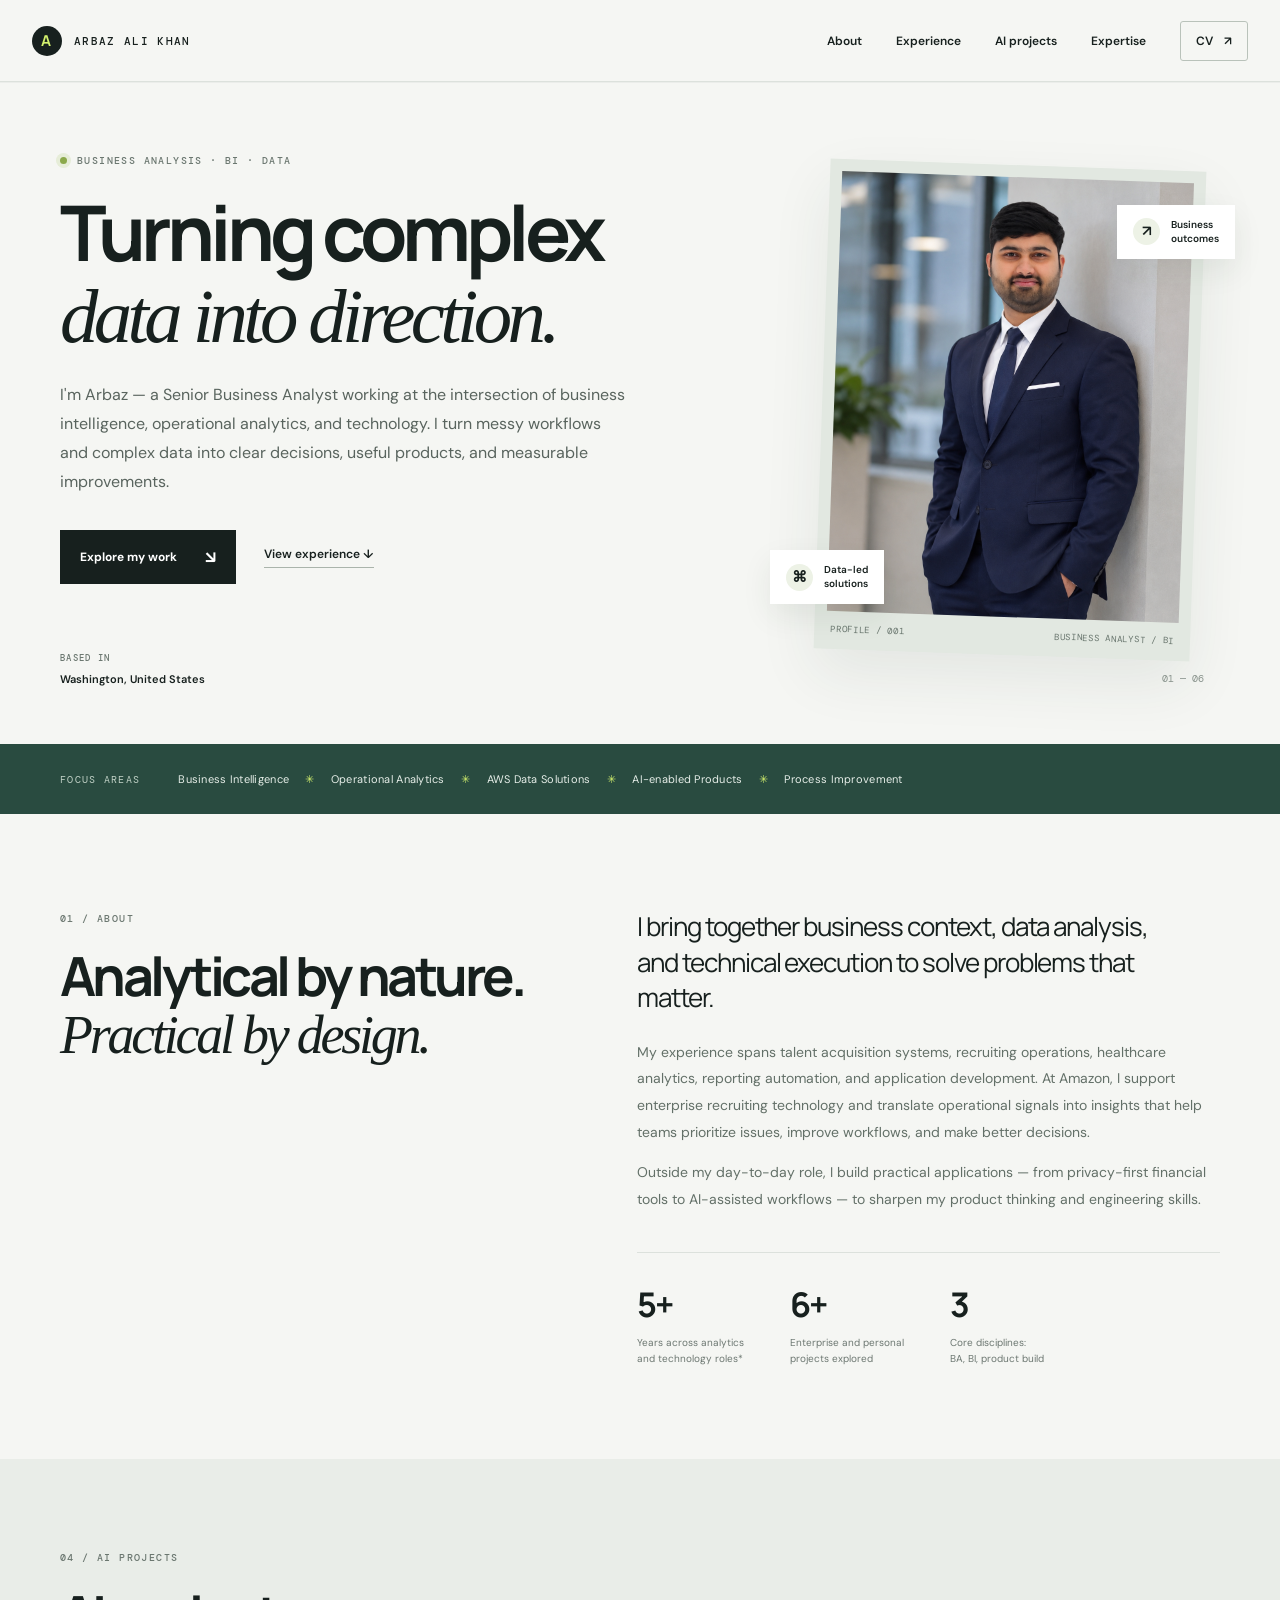
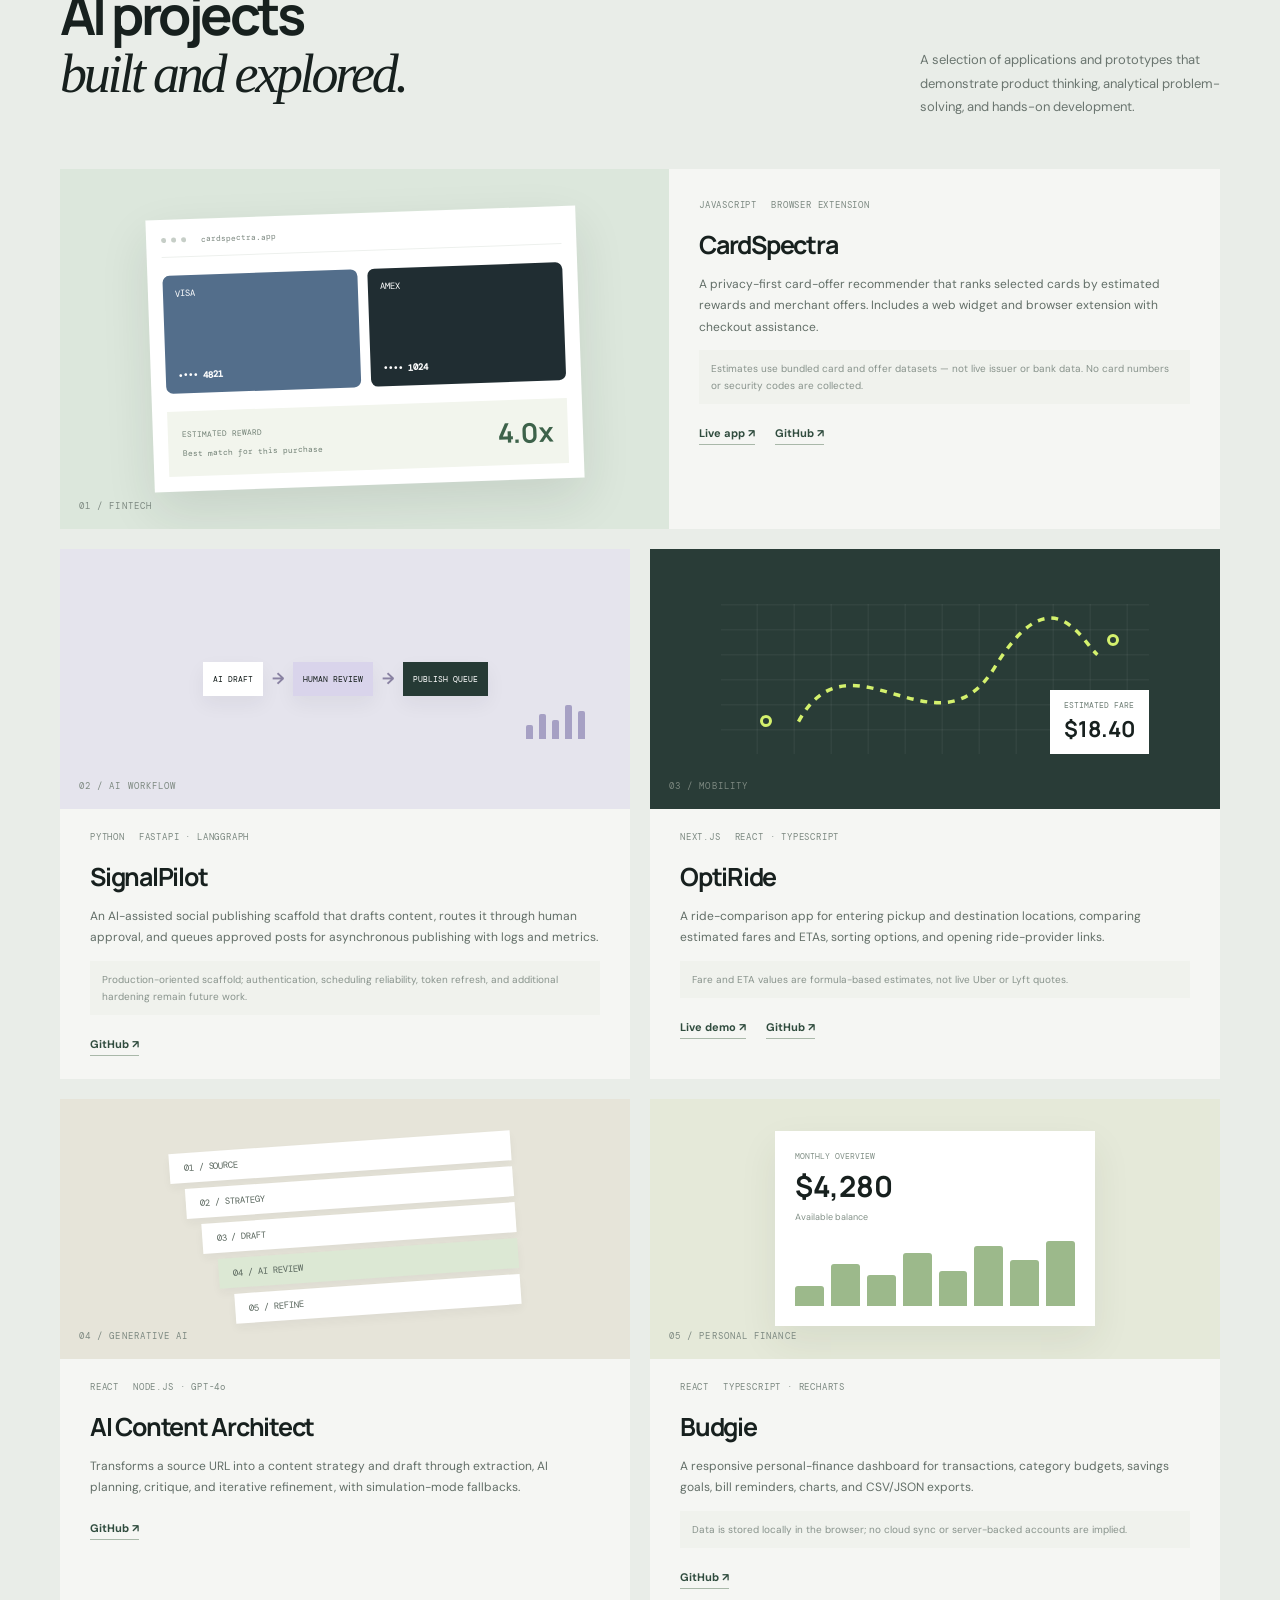
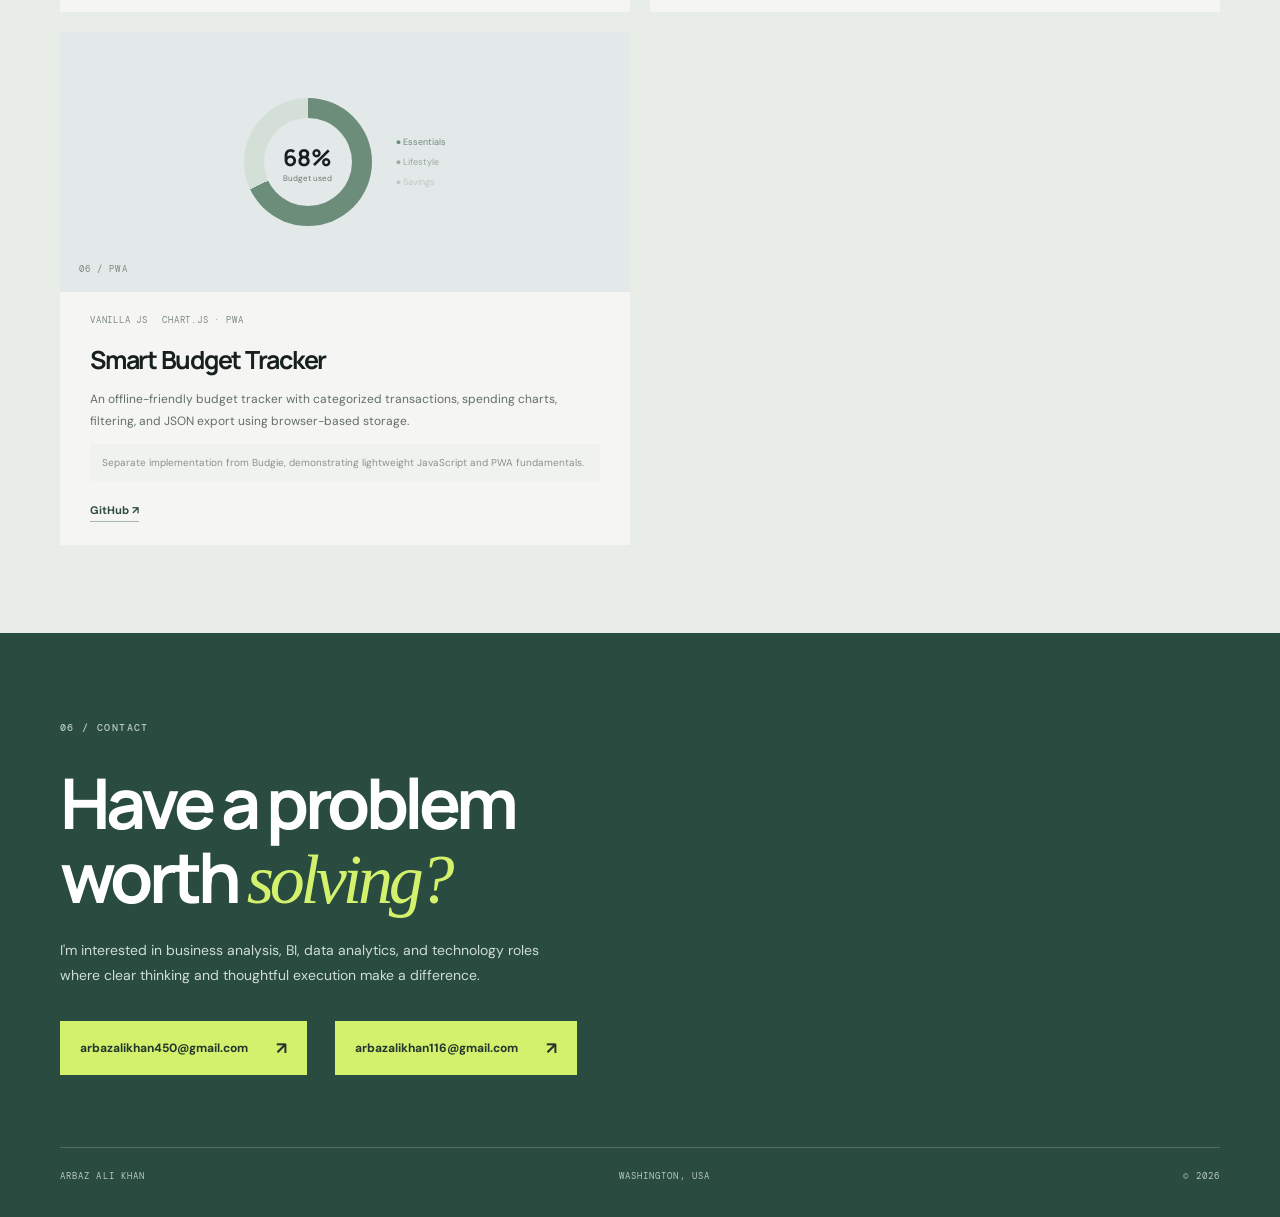
==== commit aae8eba9: "Update profile image source in index.html" ====
--- a/index.html
+++ b/index.html
@@ -37,7 +37,7 @@
         </div>
         <div class="hero-visual">
           <div class="portrait-frame">
-            <img src="assets/profile.jpg" alt="Arbaz Ali Khan, professional portrait">
+            <img src="Polished Corporate Portrait.png" alt="Arbaz Ali Khan, professional portrait">
             <div class="portrait-caption"><span>PROFILE / 001</span><span>BUSINESS ANALYST / BI</span></div>
           </div>
           <div class="orbit-note note-top"><span class="note-icon">↗</span><span>Business<br>outcomes</span></div>
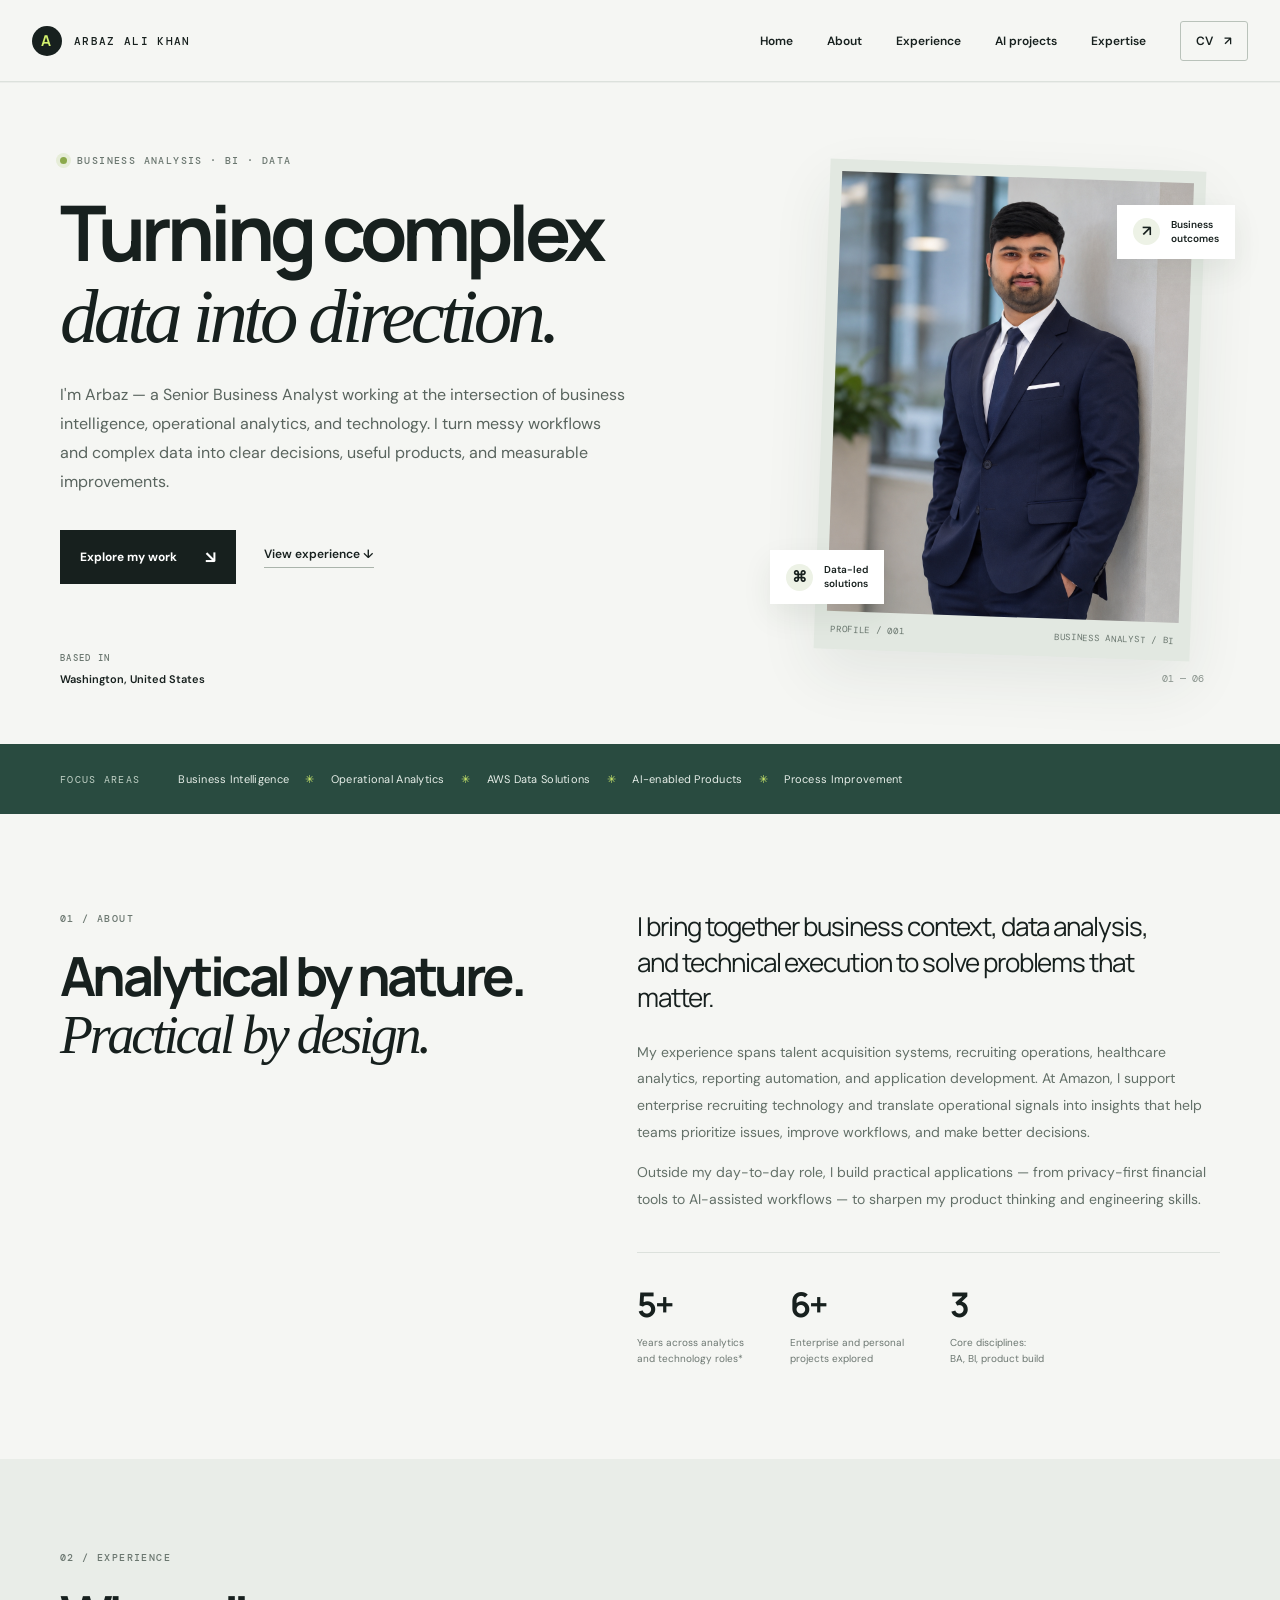
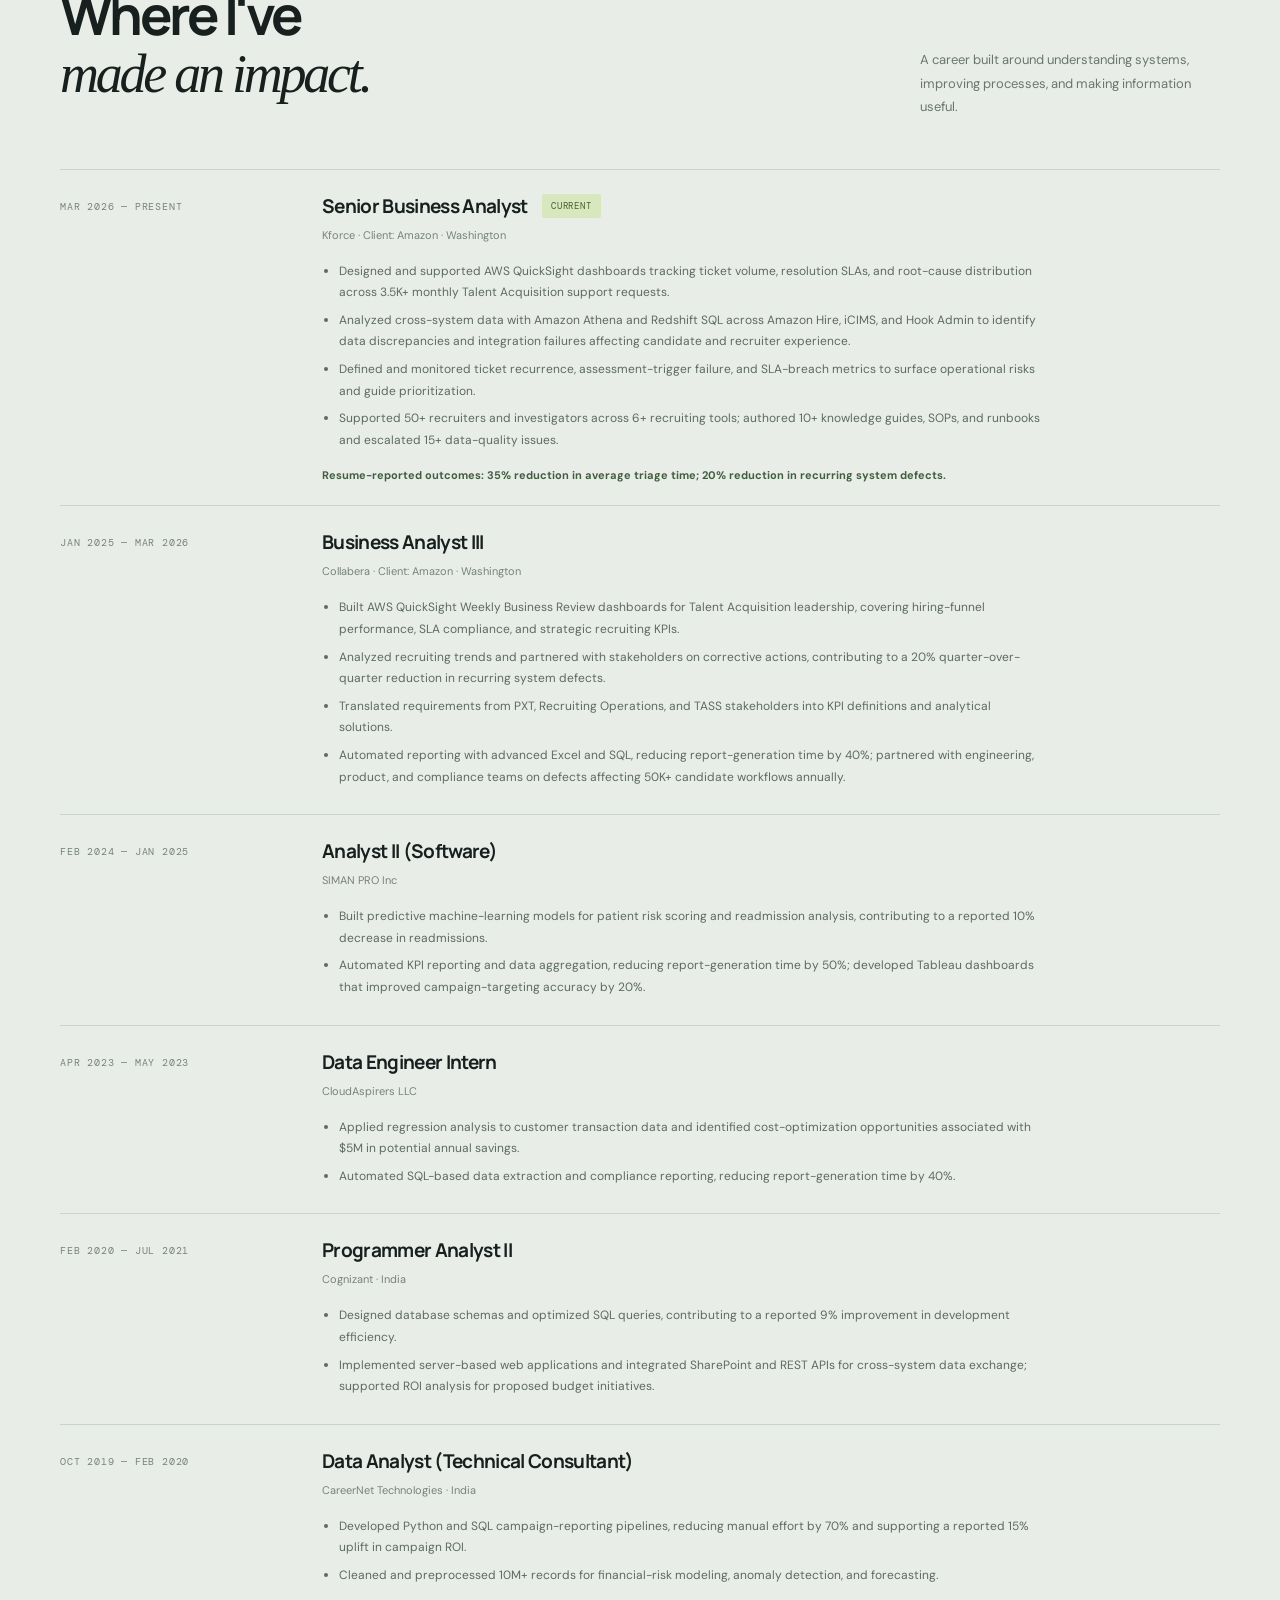
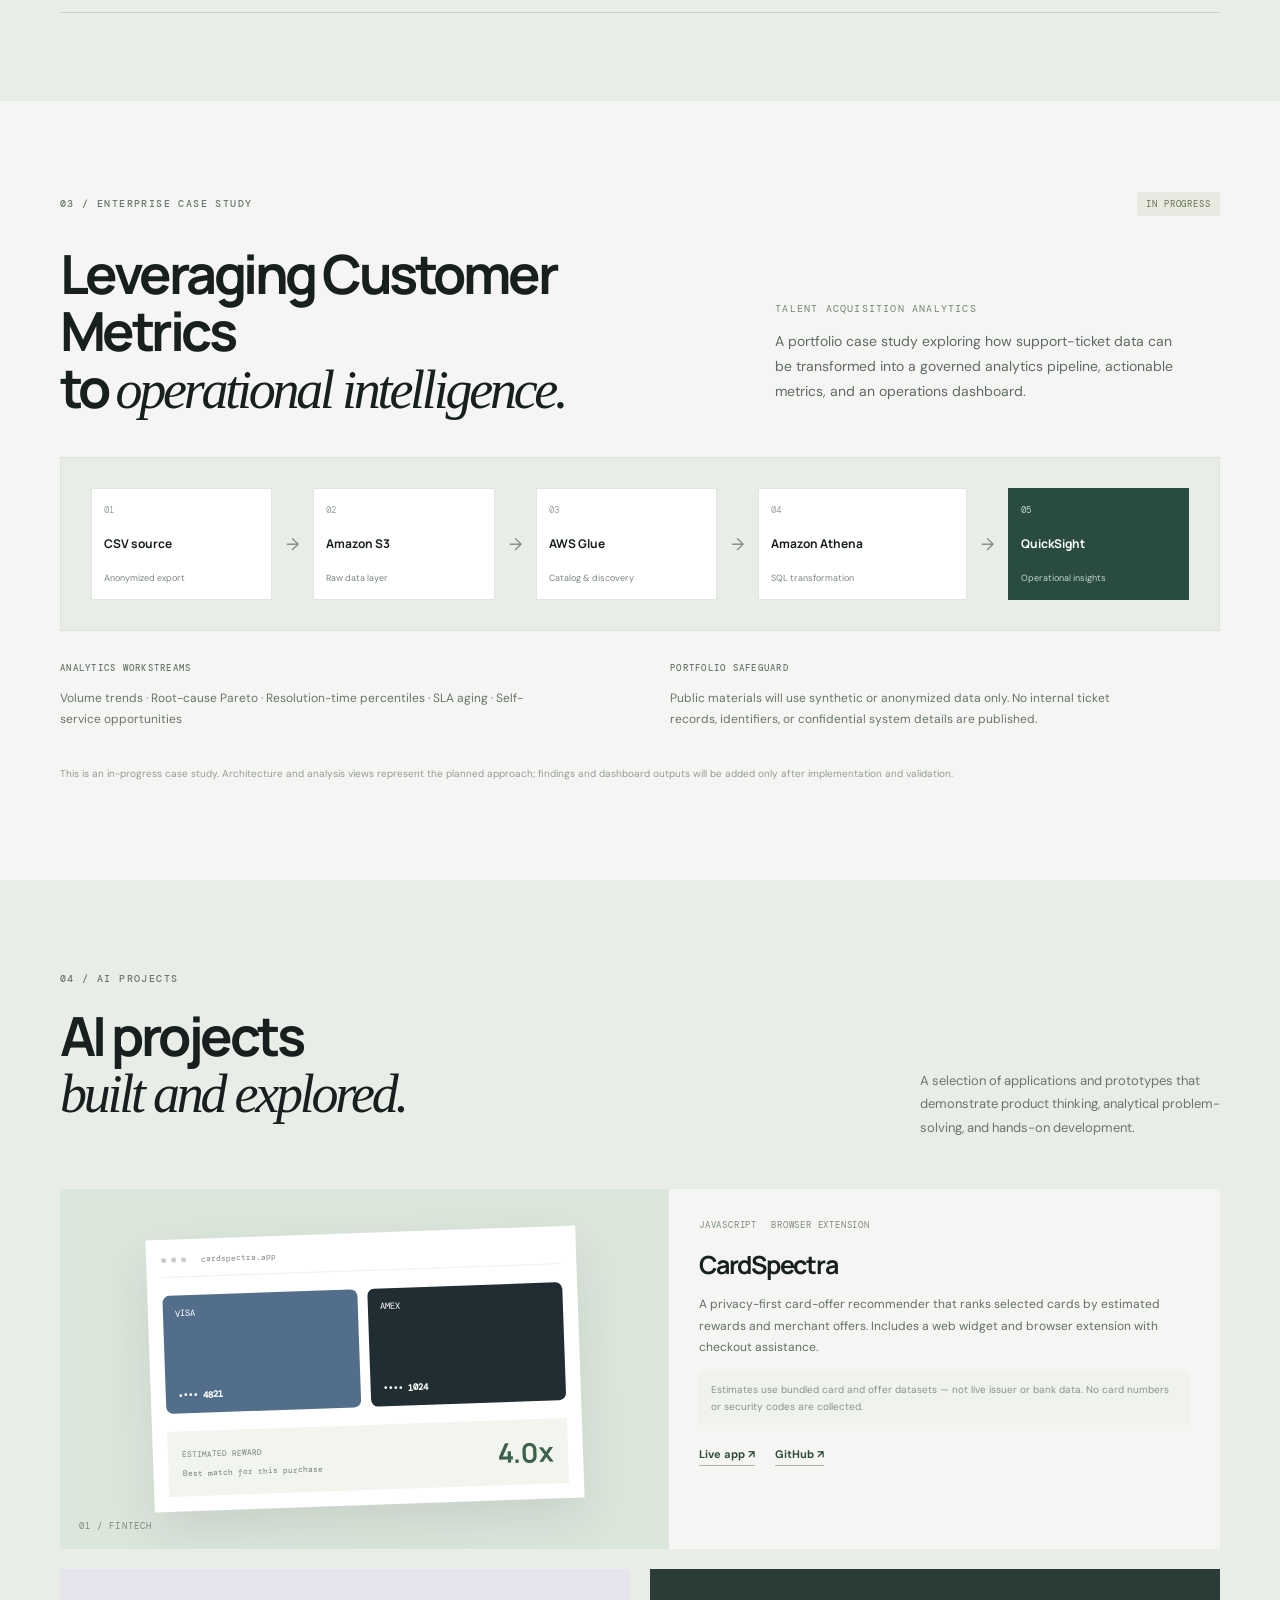
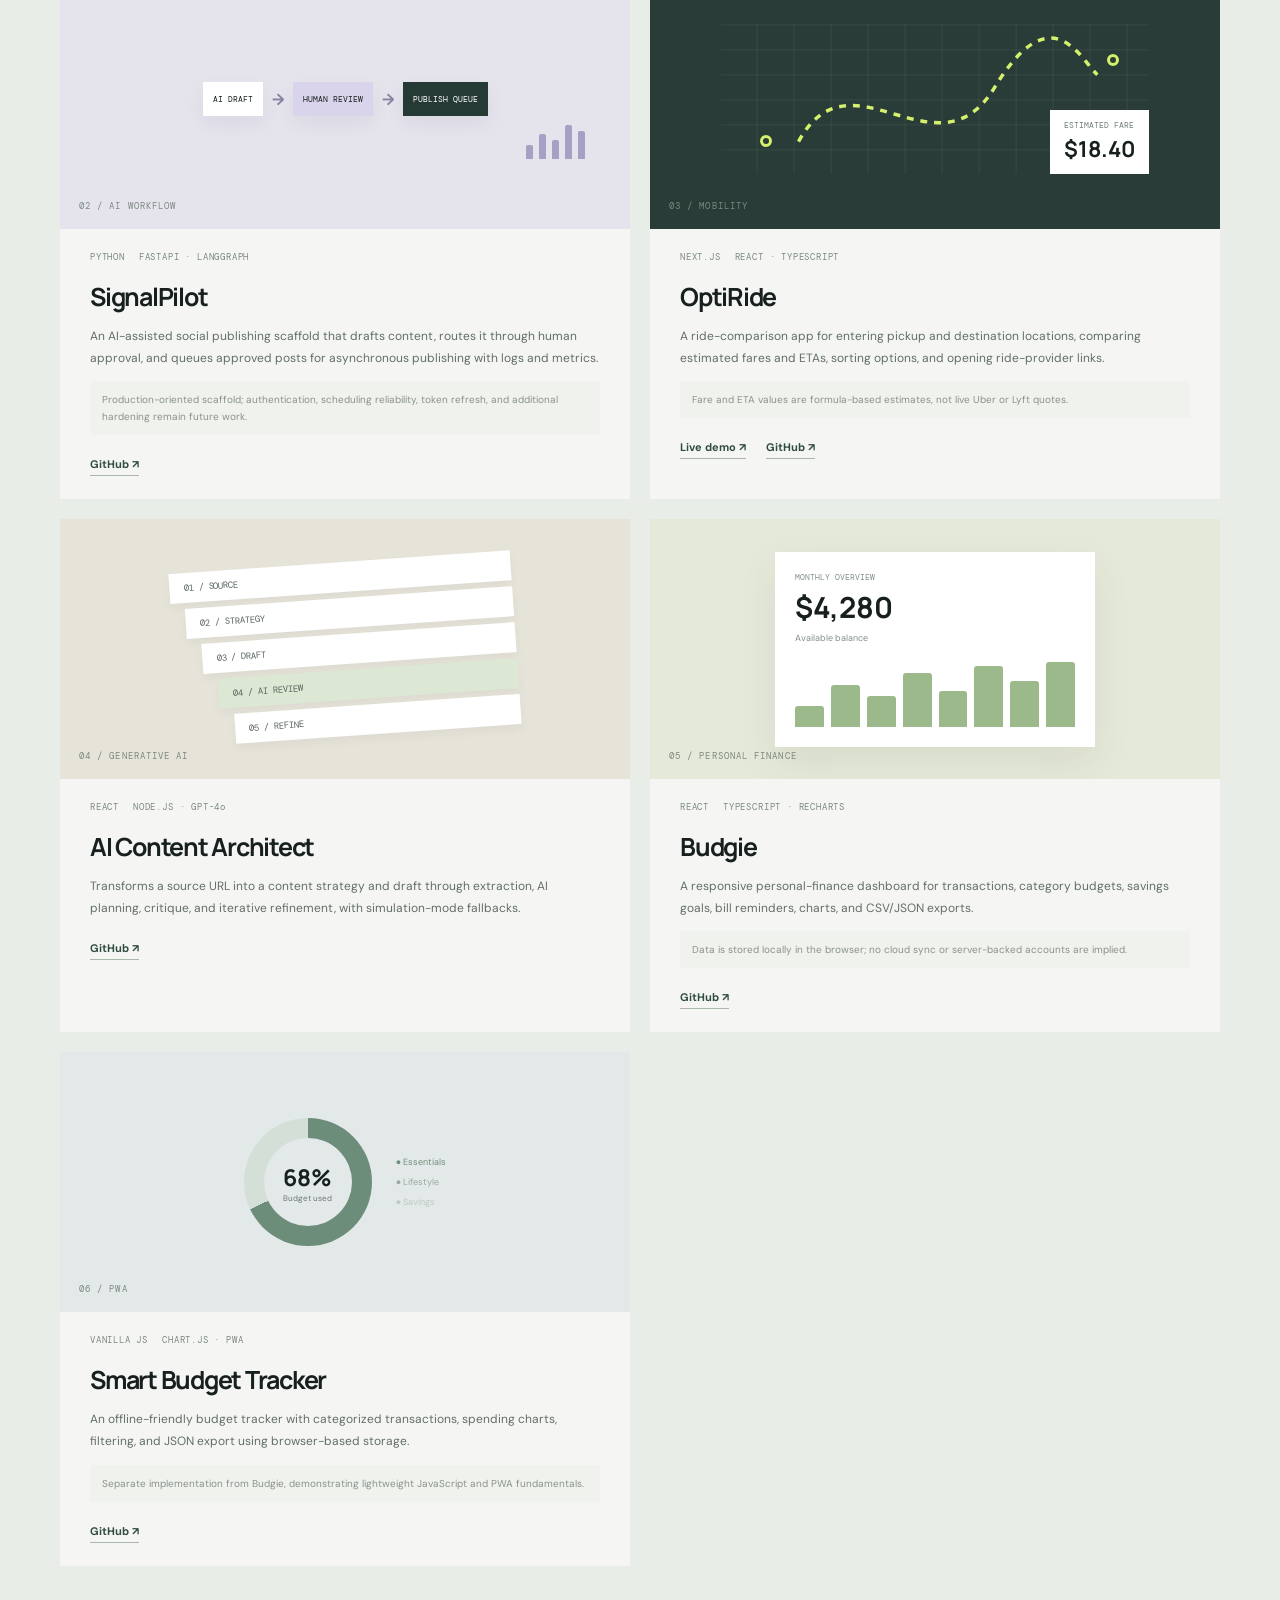
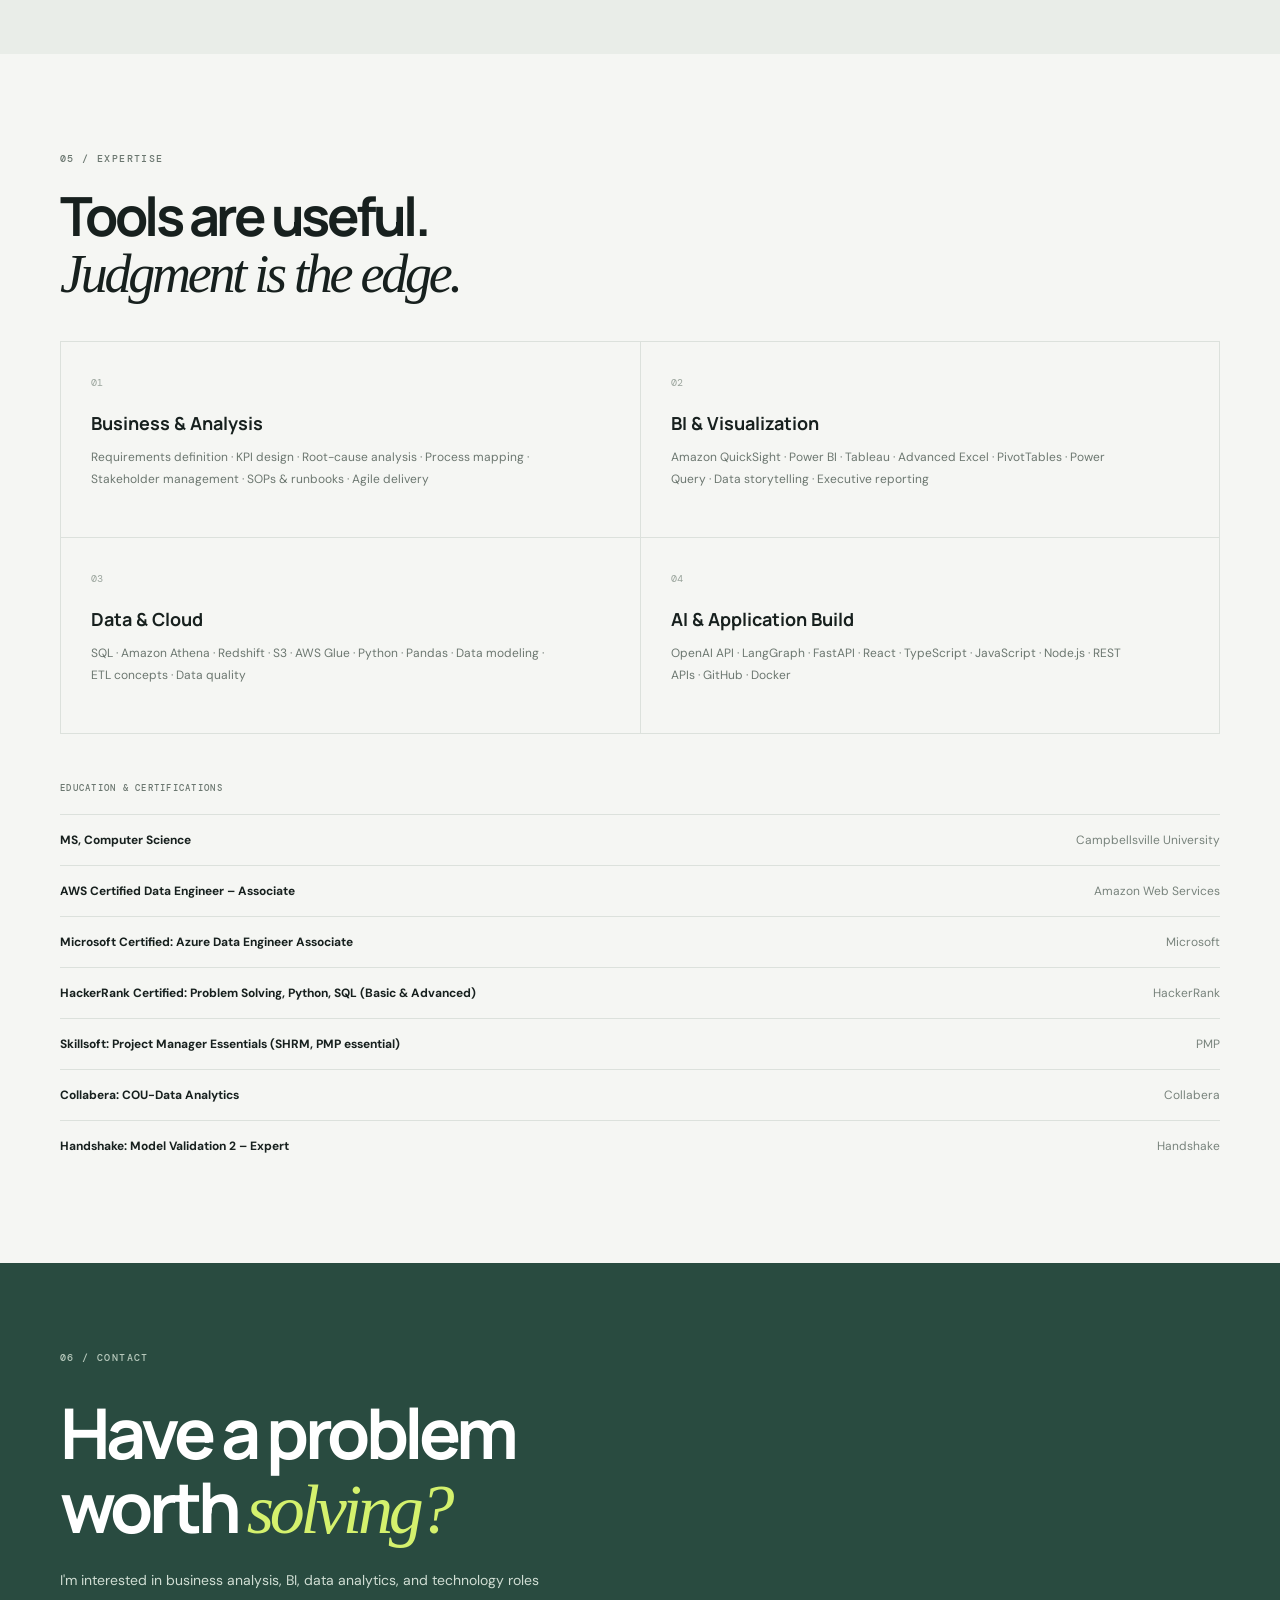
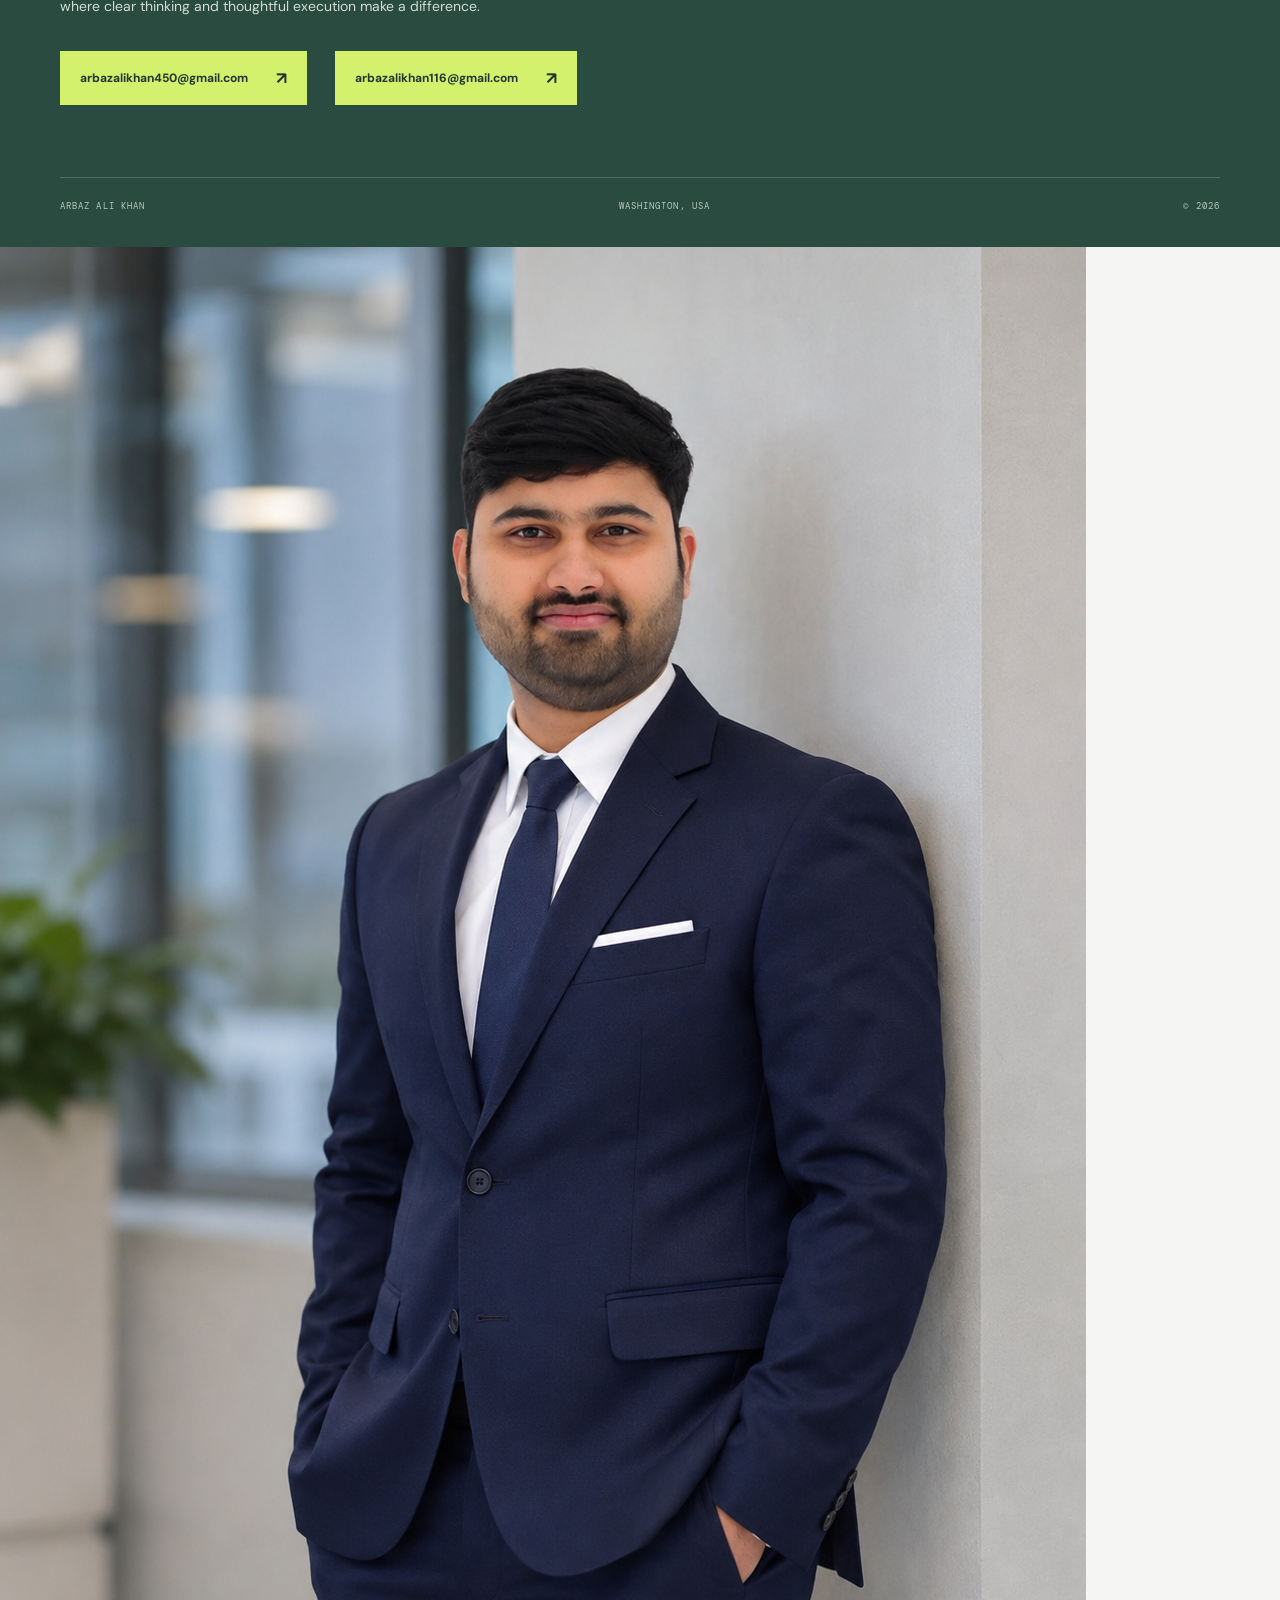
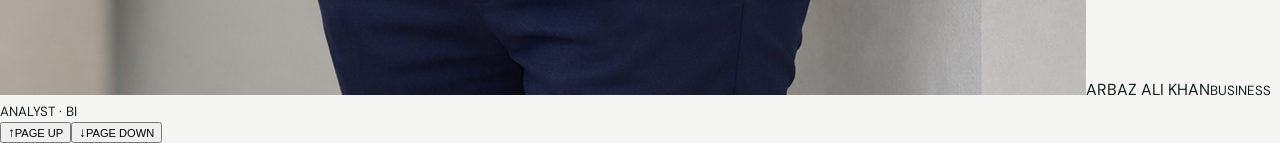
==== commit 2d2f82d9: "Bring portfolio sections into one page" ====
--- a/index.html
+++ b/index.html
@@ -18,7 +18,7 @@
       <a class="brand" href="#top" aria-label="Arbaz Ali Khan home"><span class="brand-mark">A</span><span>ARBAZ ALI KHAN</span></a>
       <button class="menu-toggle" aria-label="Open navigation" aria-expanded="false" aria-controls="site-nav"><span></span><span></span></button>
       <nav class="site-nav" id="site-nav">
-        <a href="#about">About</a><a href="experience.html#experience">Experience</a><a href="#work">AI projects</a><a href="experience.html#skills">Expertise</a><a href="cv.html" class="nav-contact" target="_blank" rel="noopener">CV <span>↗</span></a>
+        <a href="#top" class="nav-home">Home</a><a href="#about">About</a><a href="#experience">Experience</a><a href="#work">AI projects</a><a href="#skills">Expertise</a><a href="cv.html" class="nav-contact" target="_blank" rel="noopener">CV <span>↗</span></a>
       </nav>
     </header>
     <main id="top">
@@ -29,7 +29,7 @@
           <p class="hero-lede">I'm Arbaz — a Senior Business Analyst working at the intersection of business intelligence, operational analytics, and technology. I turn messy workflows and complex data into clear decisions, useful products, and measurable improvements.</p>
           <div class="hero-actions">
             <a class="button button-dark" href="#work">Explore my work <span>↘</span></a>
-            <a class="text-link" href="experience.html#experience">View experience <span>↓</span></a>
+            <a class="text-link" href="#experience">View experience <span>↓</span></a>
           </div>
           <div class="hero-meta">
             <div><span class="meta-label">BASED IN</span><strong>Washington, United States</strong></div>
@@ -70,6 +70,112 @@
         </div>
       </section>
 
+      <section class="experience-section" id="experience">
+        <div class="section-wrap">
+          <div class="section-heading section-heading-row">
+            <div><p class="eyebrow">02 / EXPERIENCE</p><h2>Where I've<br><em>made an impact.</em></h2></div>
+            <p class="section-aside">A career built around understanding systems, improving processes, and making information useful.</p>
+          </div>
+          <div class="timeline">
+            <article class="timeline-item current">
+              <div class="timeline-date">MAR 2026 — PRESENT</div>
+              <div class="timeline-main">
+                <div class="timeline-title"><h3>Senior Business Analyst</h3><span class="current-tag">CURRENT</span></div>
+                <p class="company">Kforce · Client: Amazon · Washington</p>
+                <ul>
+                  <li>Designed and supported AWS QuickSight dashboards tracking ticket volume, resolution SLAs, and root-cause distribution across 3.5K+ monthly Talent Acquisition support requests.</li>
+                  <li>Analyzed cross-system data with Amazon Athena and Redshift SQL across Amazon Hire, iCIMS, and Hook Admin to identify data discrepancies and integration failures affecting candidate and recruiter experience.</li>
+                  <li>Defined and monitored ticket recurrence, assessment-trigger failure, and SLA-breach metrics to surface operational risks and guide prioritization.</li>
+                  <li>Supported 50+ recruiters and investigators across 6+ recruiting tools; authored 10+ knowledge guides, SOPs, and runbooks and escalated 15+ data-quality issues.</li>
+                </ul>
+                <p class="impact-line">Resume-reported outcomes: 35% reduction in average triage time; 20% reduction in recurring system defects.</p>
+              </div>
+            </article>
+            <article class="timeline-item">
+              <div class="timeline-date">JAN 2025 — MAR 2026</div>
+              <div class="timeline-main">
+                <h3>Business Analyst III</h3>
+                <p class="company">Collabera · Client: Amazon · Washington</p>
+                <ul>
+                  <li>Built AWS QuickSight Weekly Business Review dashboards for Talent Acquisition leadership, covering hiring-funnel performance, SLA compliance, and strategic recruiting KPIs.</li>
+                  <li>Analyzed recruiting trends and partnered with stakeholders on corrective actions, contributing to a 20% quarter-over-quarter reduction in recurring system defects.</li>
+                  <li>Translated requirements from PXT, Recruiting Operations, and TASS stakeholders into KPI definitions and analytical solutions.</li>
+                  <li>Automated reporting with advanced Excel and SQL, reducing report-generation time by 40%; partnered with engineering, product, and compliance teams on defects affecting 50K+ candidate workflows annually.</li>
+                </ul>
+              </div>
+            </article>
+            <article class="timeline-item">
+              <div class="timeline-date">FEB 2024 — JAN 2025</div>
+              <div class="timeline-main">
+                <h3>Analyst II (Software)</h3>
+                <p class="company">SIMAN PRO Inc</p>
+                <ul>
+                  <li>Built predictive machine-learning models for patient risk scoring and readmission analysis, contributing to a reported 10% decrease in readmissions.</li>
+                  <li>Automated KPI reporting and data aggregation, reducing report-generation time by 50%; developed Tableau dashboards that improved campaign-targeting accuracy by 20%.</li>
+                </ul>
+              </div>
+            </article>
+            <article class="timeline-item">
+              <div class="timeline-date">APR 2023 — MAY 2023</div>
+              <div class="timeline-main">
+                <h3>Data Engineer Intern</h3>
+                <p class="company">CloudAspirers LLC</p>
+                <ul>
+                  <li>Applied regression analysis to customer transaction data and identified cost-optimization opportunities associated with $5M in potential annual savings.</li>
+                  <li>Automated SQL-based data extraction and compliance reporting, reducing report-generation time by 40%.</li>
+                </ul>
+              </div>
+            </article>
+            <article class="timeline-item">
+              <div class="timeline-date">FEB 2020 — JUL 2021</div>
+              <div class="timeline-main">
+                <h3>Programmer Analyst II</h3>
+                <p class="company">Cognizant · India</p>
+                <ul>
+                  <li>Designed database schemas and optimized SQL queries, contributing to a reported 9% improvement in development efficiency.</li>
+                  <li>Implemented server-based web applications and integrated SharePoint and REST APIs for cross-system data exchange; supported ROI analysis for proposed budget initiatives.</li>
+                </ul>
+              </div>
+            </article>
+            <article class="timeline-item">
+              <div class="timeline-date">OCT 2019 — FEB 2020</div>
+              <div class="timeline-main">
+                <h3>Data Analyst (Technical Consultant)</h3>
+                <p class="company">CareerNet Technologies · India</p>
+                <ul>
+                  <li>Developed Python and SQL campaign-reporting pipelines, reducing manual effort by 70% and supporting a reported 15% uplift in campaign ROI.</li>
+                  <li>Cleaned and preprocessed 10M+ records for financial-risk modeling, anomaly detection, and forecasting.</li>
+                </ul>
+              </div>
+            </article>
+          </div>
+        </div>
+      </section>
+
+      <section class="section-wrap featured-case" id="case-study">
+        <div class="case-topline"><p class="eyebrow">03 / ENTERPRISE CASE STUDY</p><span class="status-pill">IN PROGRESS</span></div>
+        <div class="case-intro">
+          <div><h2>Leveraging Customer Metrics<br>to <em>operational intelligence.</em></h2></div>
+          <div><p class="case-label">TALENT ACQUISITION ANALYTICS</p><p class="case-summary">A portfolio case study exploring how support-ticket data can be transformed into a governed analytics pipeline, actionable metrics, and an operations dashboard.</p></div>
+        </div>
+        <div class="architecture" role="img" aria-label="Illustrative data architecture: anonymized CSV export flows into Amazon S3, AWS Glue, Amazon Athena, and QuickSight">
+          <div class="arch-node"><span>01</span><strong>CSV source</strong><small>Anonymized export</small></div>
+          <div class="arch-arrow">→</div>
+          <div class="arch-node"><span>02</span><strong>Amazon S3</strong><small>Raw data layer</small></div>
+          <div class="arch-arrow">→</div>
+          <div class="arch-node"><span>03</span><strong>AWS Glue</strong><small>Catalog & discovery</small></div>
+          <div class="arch-arrow">→</div>
+          <div class="arch-node"><span>04</span><strong>Amazon Athena</strong><small>SQL transformation</small></div>
+          <div class="arch-arrow">→</div>
+          <div class="arch-node arch-node-accent"><span>05</span><strong>QuickSight</strong><small>Operational insights</small></div>
+        </div>
+        <div class="case-bottom">
+          <div><span class="meta-label">ANALYTICS WORKSTREAMS</span><p>Volume trends · Root-cause Pareto · Resolution-time percentiles · SLA aging · Self-service opportunities</p></div>
+          <div><span class="meta-label">PORTFOLIO SAFEGUARD</span><p>Public materials will use synthetic or anonymized data only. No internal ticket records, identifiers, or confidential system details are published.</p></div>
+        </div>
+        <p class="case-disclaimer">This is an in-progress case study. Architecture and analysis views represent the planned approach; findings and dashboard outputs will be added only after implementation and validation.</p>
+      </section>
+
       <section class="work-section" id="work">
         <div class="section-wrap">
           <div class="section-heading section-heading-row">
@@ -120,6 +226,26 @@
               <div class="project-content"><div class="project-meta"><span>VANILLA JS</span><span>CHART.JS · PWA</span></div><h3>Smart Budget Tracker</h3><p>An offline-friendly budget tracker with categorized transactions, spending charts, filtering, and JSON export using browser-based storage.</p><p class="accuracy-note">Separate implementation from Budgie, demonstrating lightweight JavaScript and PWA fundamentals.</p><div class="project-links"><a href="https://github.com/Arbaz-Ali-Khan/budget-tracker" target="_blank" rel="noreferrer">GitHub ↗</a></div></div>
             </article>
           </div>
+        </div>
+      </section>
+
+      <section class="section-wrap skills-section" id="skills">
+        <div class="section-heading"><p class="eyebrow">05 / EXPERTISE</p><h2>Tools are useful.<br><em>Judgment is the edge.</em></h2></div>
+        <div class="skills-grid">
+          <div class="skill-group"><span class="skill-number">01</span><h3>Business & Analysis</h3><p>Requirements definition · KPI design · Root-cause analysis · Process mapping · Stakeholder management · SOPs & runbooks · Agile delivery</p></div>
+          <div class="skill-group"><span class="skill-number">02</span><h3>BI & Visualization</h3><p>Amazon QuickSight · Power BI · Tableau · Advanced Excel · PivotTables · Power Query · Data storytelling · Executive reporting</p></div>
+          <div class="skill-group"><span class="skill-number">03</span><h3>Data & Cloud</h3><p>SQL · Amazon Athena · Redshift · S3 · AWS Glue · Python · Pandas · Data modeling · ETL concepts · Data quality</p></div>
+          <div class="skill-group"><span class="skill-number">04</span><h3>AI & Application Build</h3><p>OpenAI API · LangGraph · FastAPI · React · TypeScript · JavaScript · Node.js · REST APIs · GitHub · Docker</p></div>
+        </div>
+        <div class="certifications">
+          <span class="meta-label">EDUCATION & CERTIFICATIONS </span>
+          <div class="cert-row"><strong>MS, Computer Science</strong><span>Campbellsville University</span></div>
+          <div class="cert-row"><strong>AWS Certified Data Engineer – Associate</strong><span>Amazon Web Services</span></div>
+          <div class="cert-row"><strong>Microsoft Certified: Azure Data Engineer Associate</strong><span>Microsoft</span></div>
+          <div class="cert-row"><strong>HackerRank Certified: Problem Solving, Python, SQL (Basic & Advanced)</strong><span>HackerRank</span></div>
+          <div class="cert-row"><strong>Skillsoft: Project Manager Essentials (SHRM, PMP essential)</strong><span>PMP</span></div>
+          <div class="cert-row"><strong>Collabera: COU-Data Analytics</strong><span>Collabera</span></div>
+          <div class="cert-row"><strong>Handshake: Model Validation 2 – Expert</strong><span>Handshake</span></div>
         </div>
       </section>
 
@@ -134,6 +260,8 @@
       </section>
     </main>
   </div>
+  <aside class="scroll-profile" aria-label="Profile portrait while browsing sections"><div class="scroll-profile-frame"><img src="Polished Corporate Portrait.png" alt="Arbaz Ali Khan, professional portrait"><span>ARBAZ ALI KHAN</span><small>BUSINESS ANALYST · BI</small></div></aside>
+  <nav class="page-scroll-controls" aria-label="Page scrolling controls"><button type="button" id="page-up" aria-label="Scroll up one page"><span>↑</span><small>PAGE UP</small></button><button type="button" id="page-down" aria-label="Scroll down one page"><span>↓</span><small>PAGE DOWN</small></button></nav>
   <script src="script.js"></script>
 </body>
 </html>
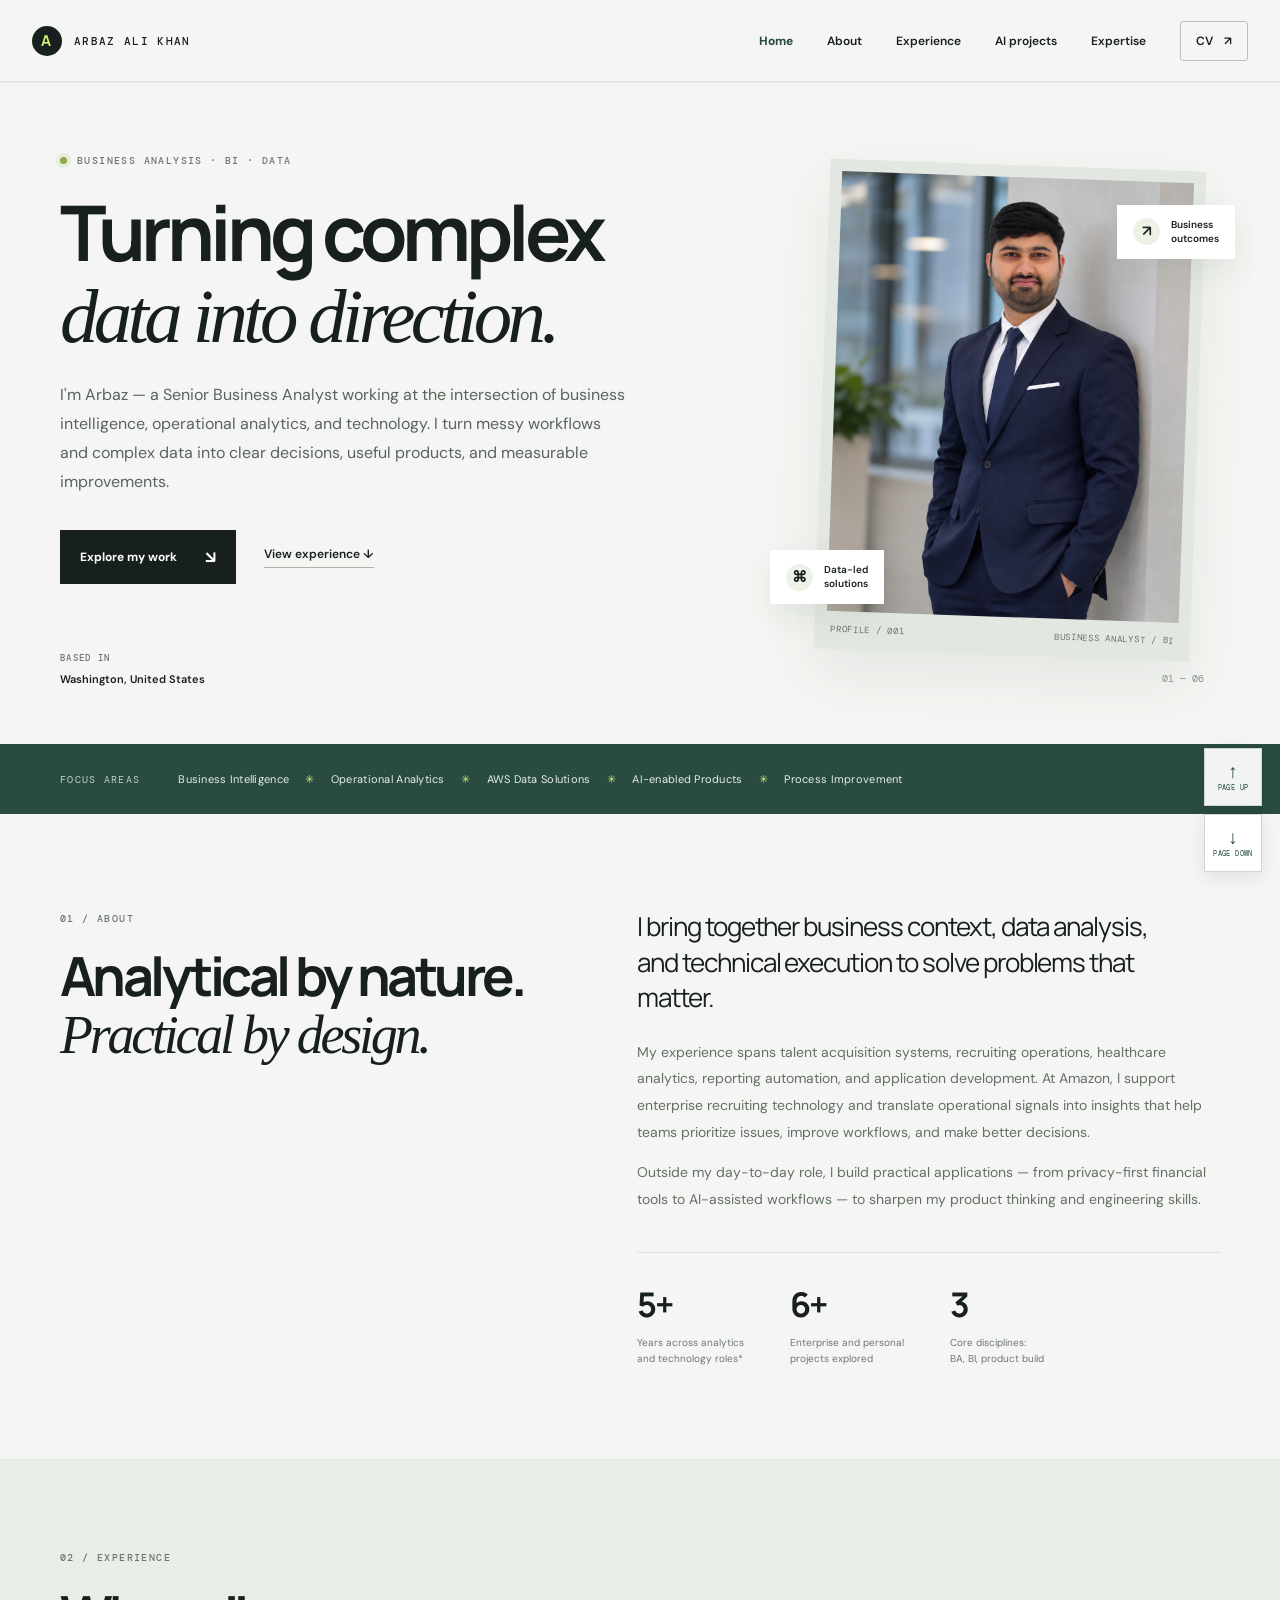
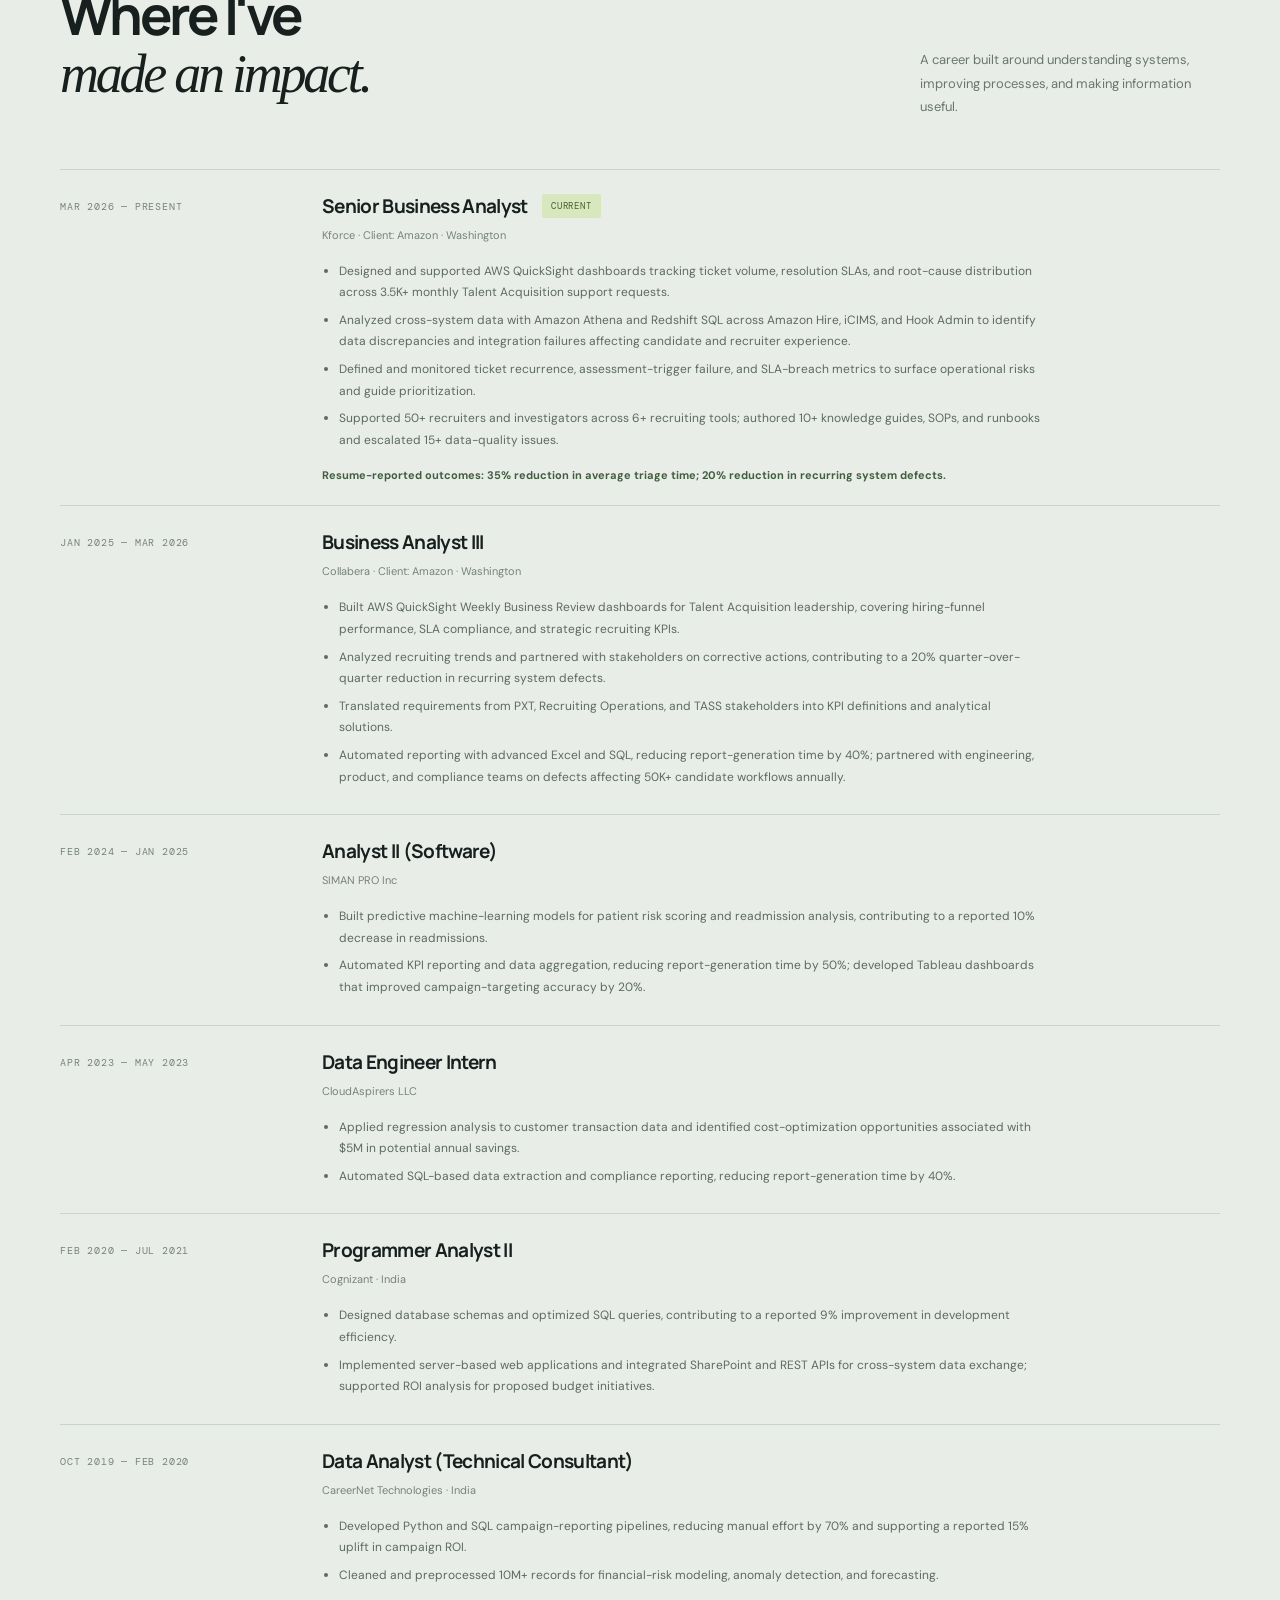
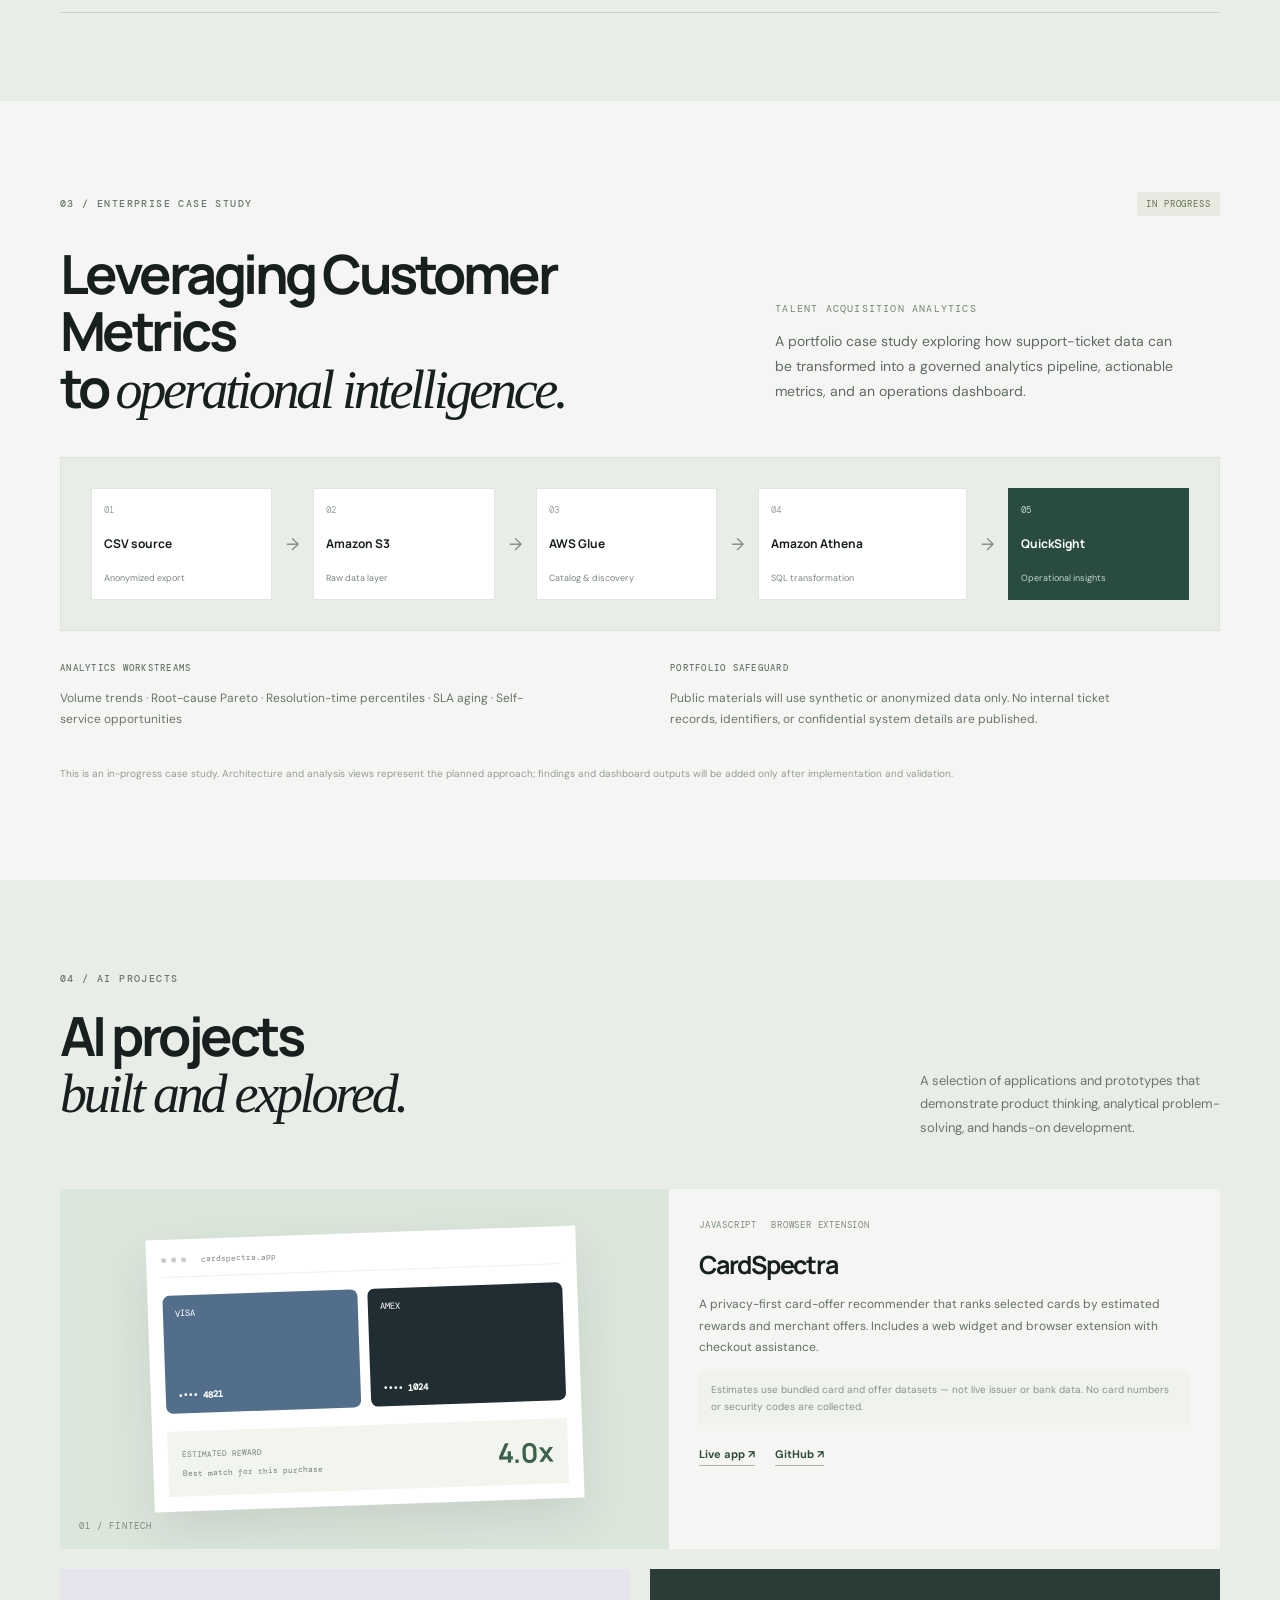
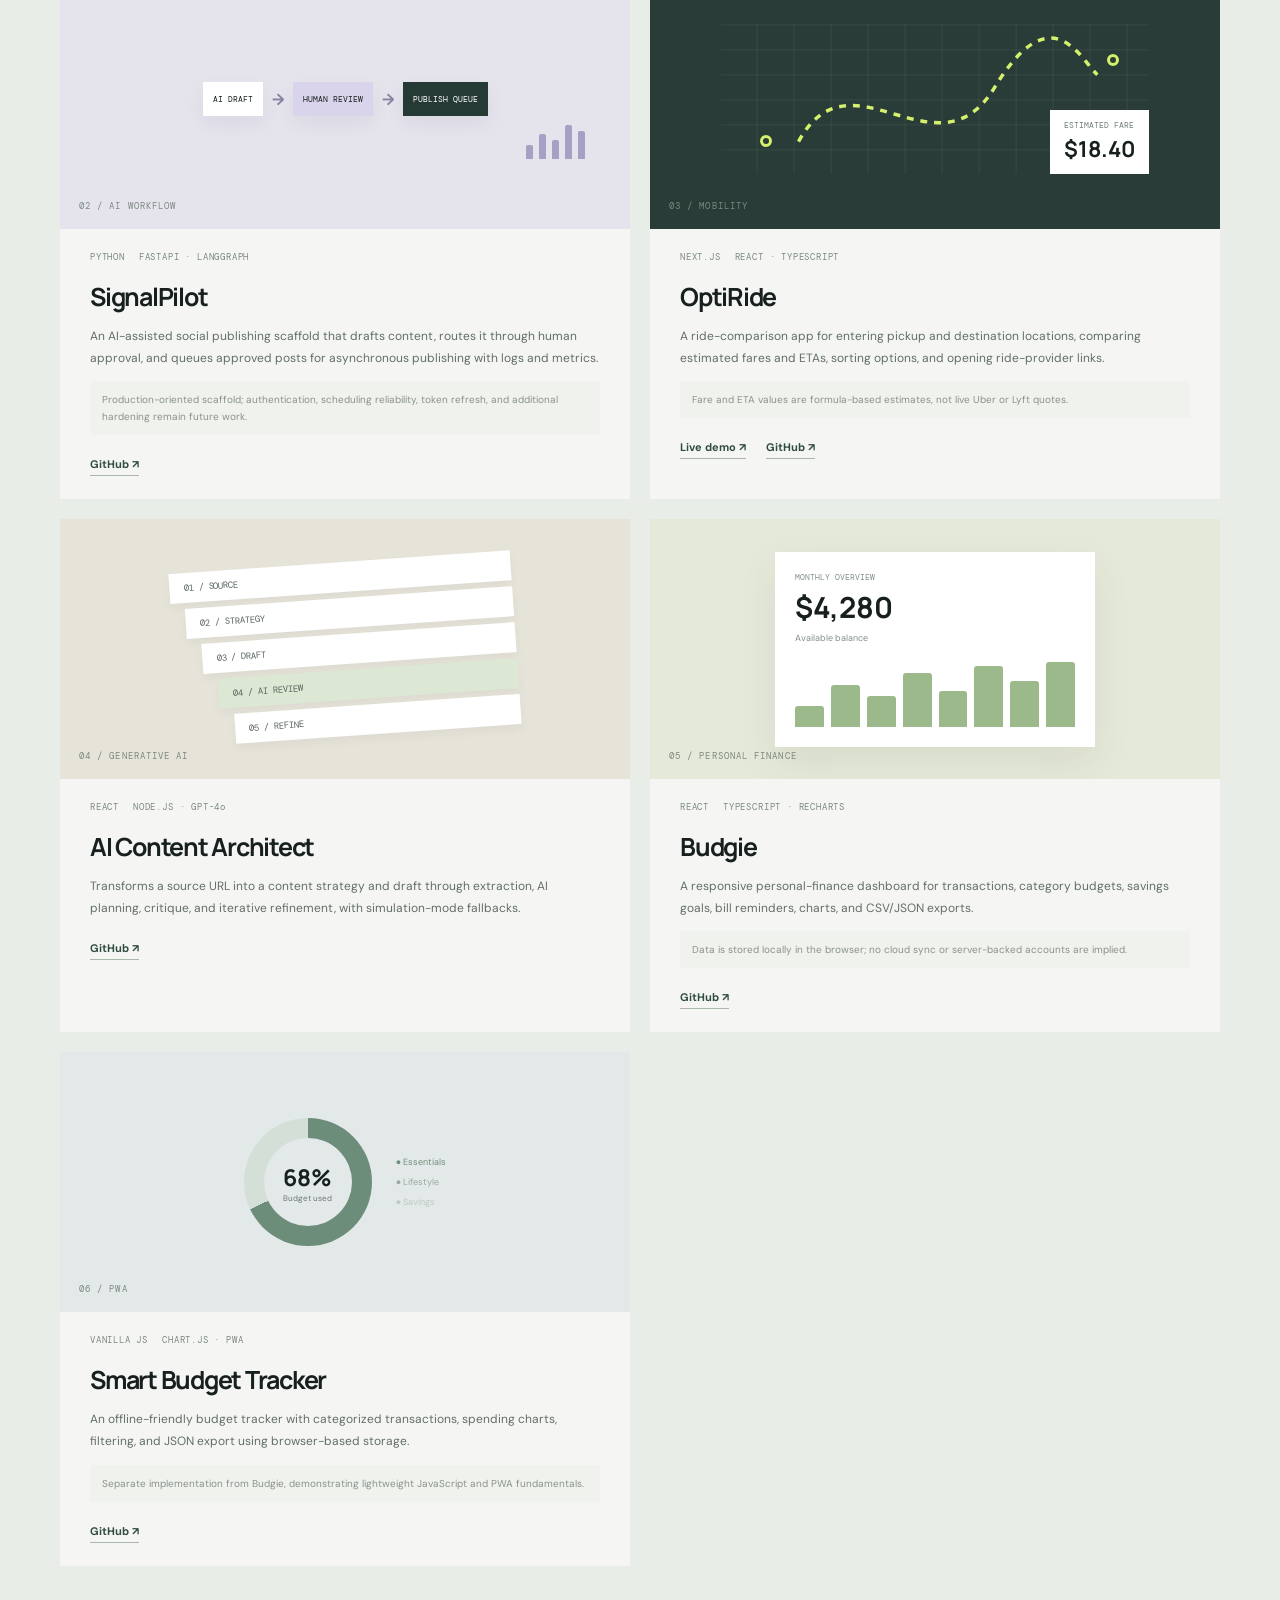
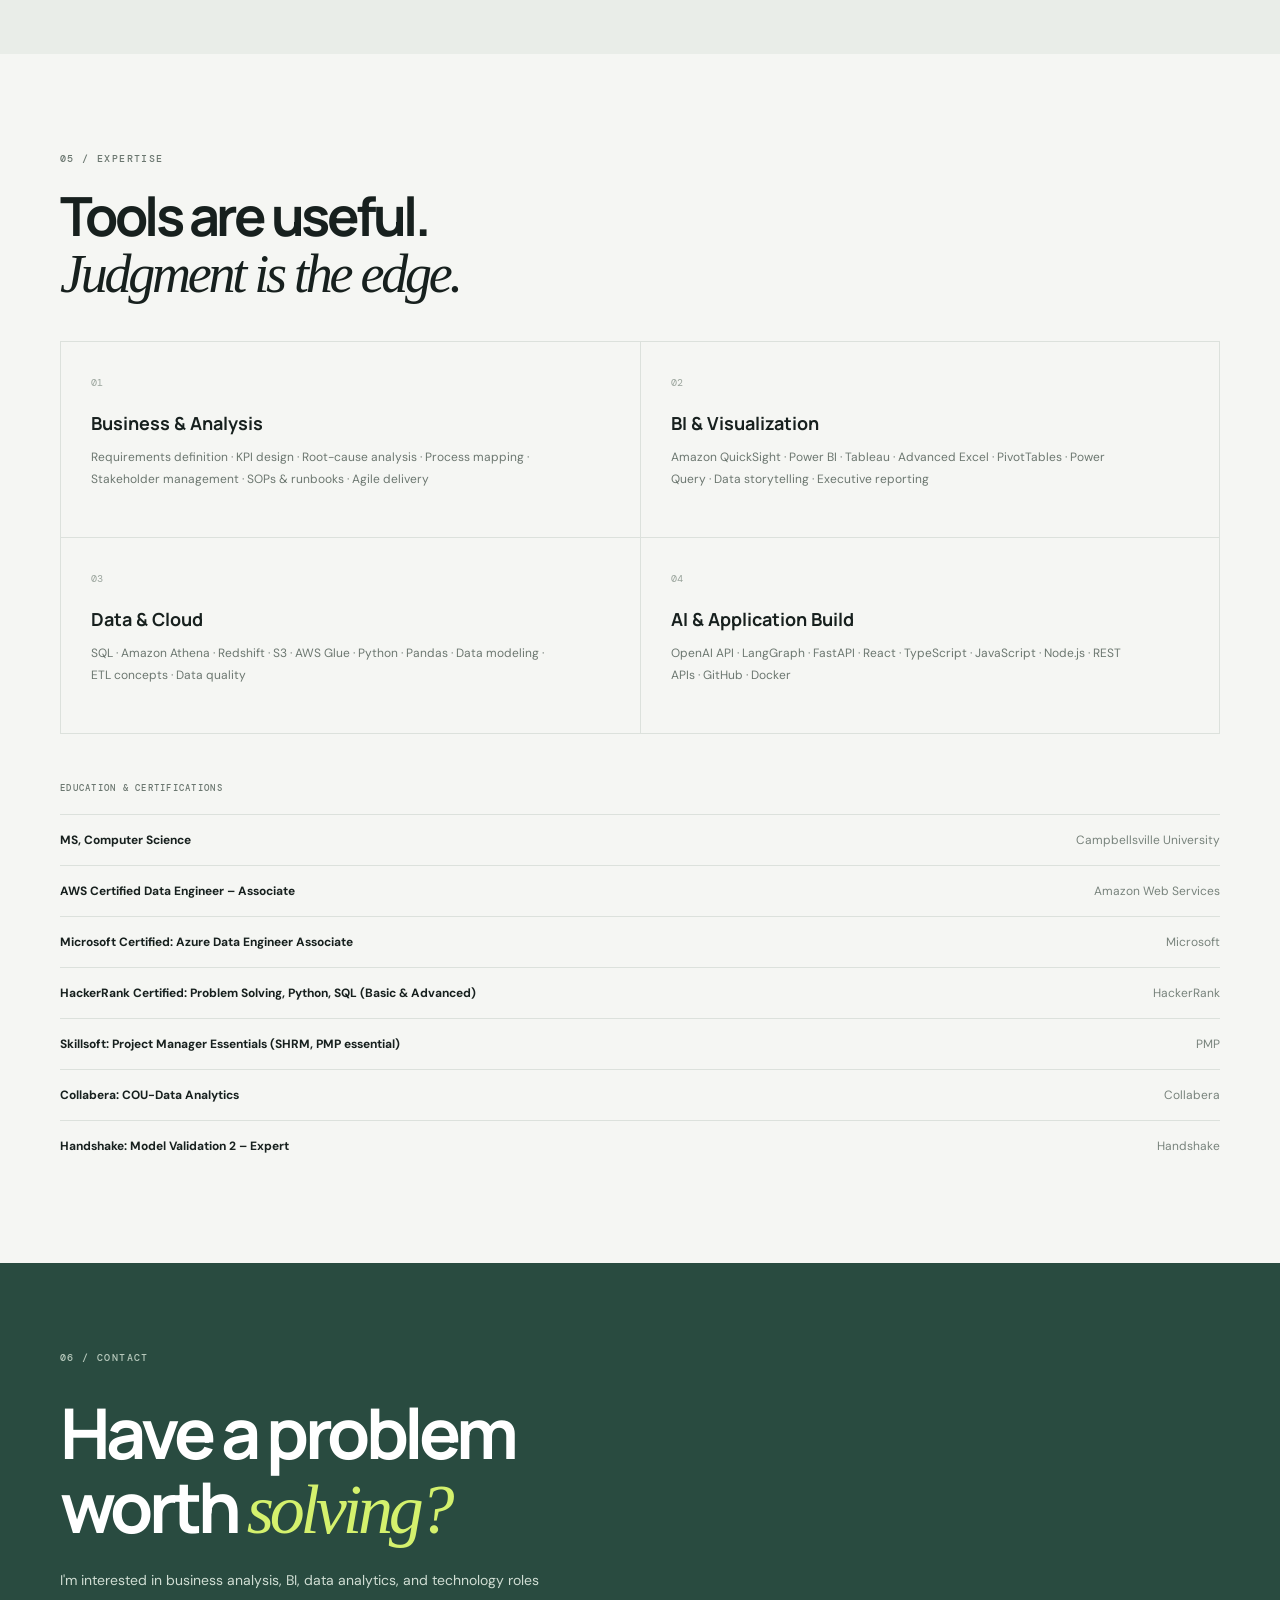
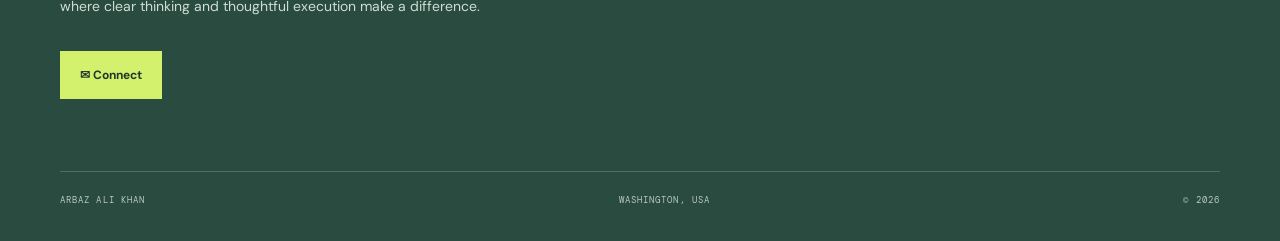
==== commit bbc0b006: "Update contact section with new email button" ====
--- a/index.html
+++ b/index.html
@@ -254,7 +254,7 @@
           <p class="eyebrow">06 / CONTACT</p>
           <h2>Have a problem<br>worth <em>solving?</em></h2>
           <p class="contact-lede">I'm interested in business analysis, BI, data analytics, and technology roles where clear thinking and thoughtful execution make a difference.</p>
-          <div class="contact-actions"><a class="button button-light" href="mailto:arbazalikhan450@gmail.com">arbazalikhan450@gmail.com <span>↗</span></a><a class="button button-light" href="mailto:arbazalikhan116@gmail.com">arbazalikhan116@gmail.com <span>↗</span></a></div>
+          <div class="contact-actions"><a class="button button-light" href="mailto:arbazalikhan450@gmail.com">&#9993; Connect </a></div>
           <div class="contact-footer"><span>ARBAZ ALI KHAN</span><span>WASHINGTON, USA</span><span>© <span id="year"></span></span></div>
         </div>
       </section>
--- a/styles.css
+++ b/styles.css
@@ -50,3 +50,34 @@
  .compact-contact{padding-top:50px}
  .compact-contact .contact-footer{margin-top:34px}
 }
+
+
+/* Single-page portfolio navigation and persistent section portrait */
+html{scroll-behavior:smooth;scroll-padding-top:104px}
+.site-nav a.nav-home{color:var(--green);font-weight:800}
+.scroll-profile{position:fixed;z-index:80;left:clamp(18px,3vw,46px);top:132px;width:clamp(170px,17vw,220px);opacity:0;visibility:hidden;transform:translateY(12px);transition:opacity .25s ease,transform .25s ease,visibility .25s}
+.scroll-profile.is-visible{opacity:1;visibility:visible;transform:translateY(0)}
+.scroll-profile-frame{background:#fff;padding:9px 9px 13px;box-shadow:0 12px 40px rgba(23,32,30,.12);border:1px solid var(--line)}
+.scroll-profile img{display:block;width:100%;aspect-ratio:3/4;object-fit:cover;object-position:center 24%}
+.scroll-profile span,.scroll-profile small{display:block;margin:10px 3px 0;font:9px var(--mono);letter-spacing:.1em;color:var(--ink)}
+.scroll-profile small{margin-top:4px;color:#78847c;font-size:8px}
+body.profile-active .section-wrap{width:min(980px,calc(100% - clamp(300px,25vw,370px)));margin-left:clamp(280px,23vw,350px);margin-right:32px}
+.page-scroll-controls{position:fixed;z-index:120;right:18px;bottom:28px;display:flex;flex-direction:column;gap:8px}
+.page-scroll-controls button{width:58px;min-height:58px;border:1px solid #cfd7cf;background:rgba(255,255,255,.94);color:var(--green);display:flex;flex-direction:column;align-items:center;justify-content:center;gap:2px;cursor:pointer;box-shadow:0 5px 18px rgba(23,32,30,.09);transition:background .2s,color .2s,transform .2s}
+.page-scroll-controls button:hover{background:var(--green);color:#fff;transform:translateY(-2px)}
+.page-scroll-controls button span{font-size:19px;line-height:1}
+.page-scroll-controls button small{font:7px var(--mono);letter-spacing:.06em}
+@media(max-width:850px){
+ .scroll-profile{left:12px;width:130px;top:112px}
+ body.profile-active .section-wrap{width:calc(100% - 175px);margin-left:155px;margin-right:20px}
+}
+@media(max-width:650px){
+ .scroll-profile{display:block;left:8px;top:84px;width:54px}
+ .scroll-profile-frame{padding:3px 3px 5px}
+ .scroll-profile span,.scroll-profile small{display:none}
+ body.profile-active .section-wrap{width:calc(100% - 94px);margin-left:82px;margin-right:12px}
+ .page-scroll-controls{right:8px;bottom:14px;gap:6px}
+ .page-scroll-controls button{width:42px;min-height:44px}
+ .page-scroll-controls button small{font-size:6px}
+ .site-nav a.nav-home{display:block}
+}
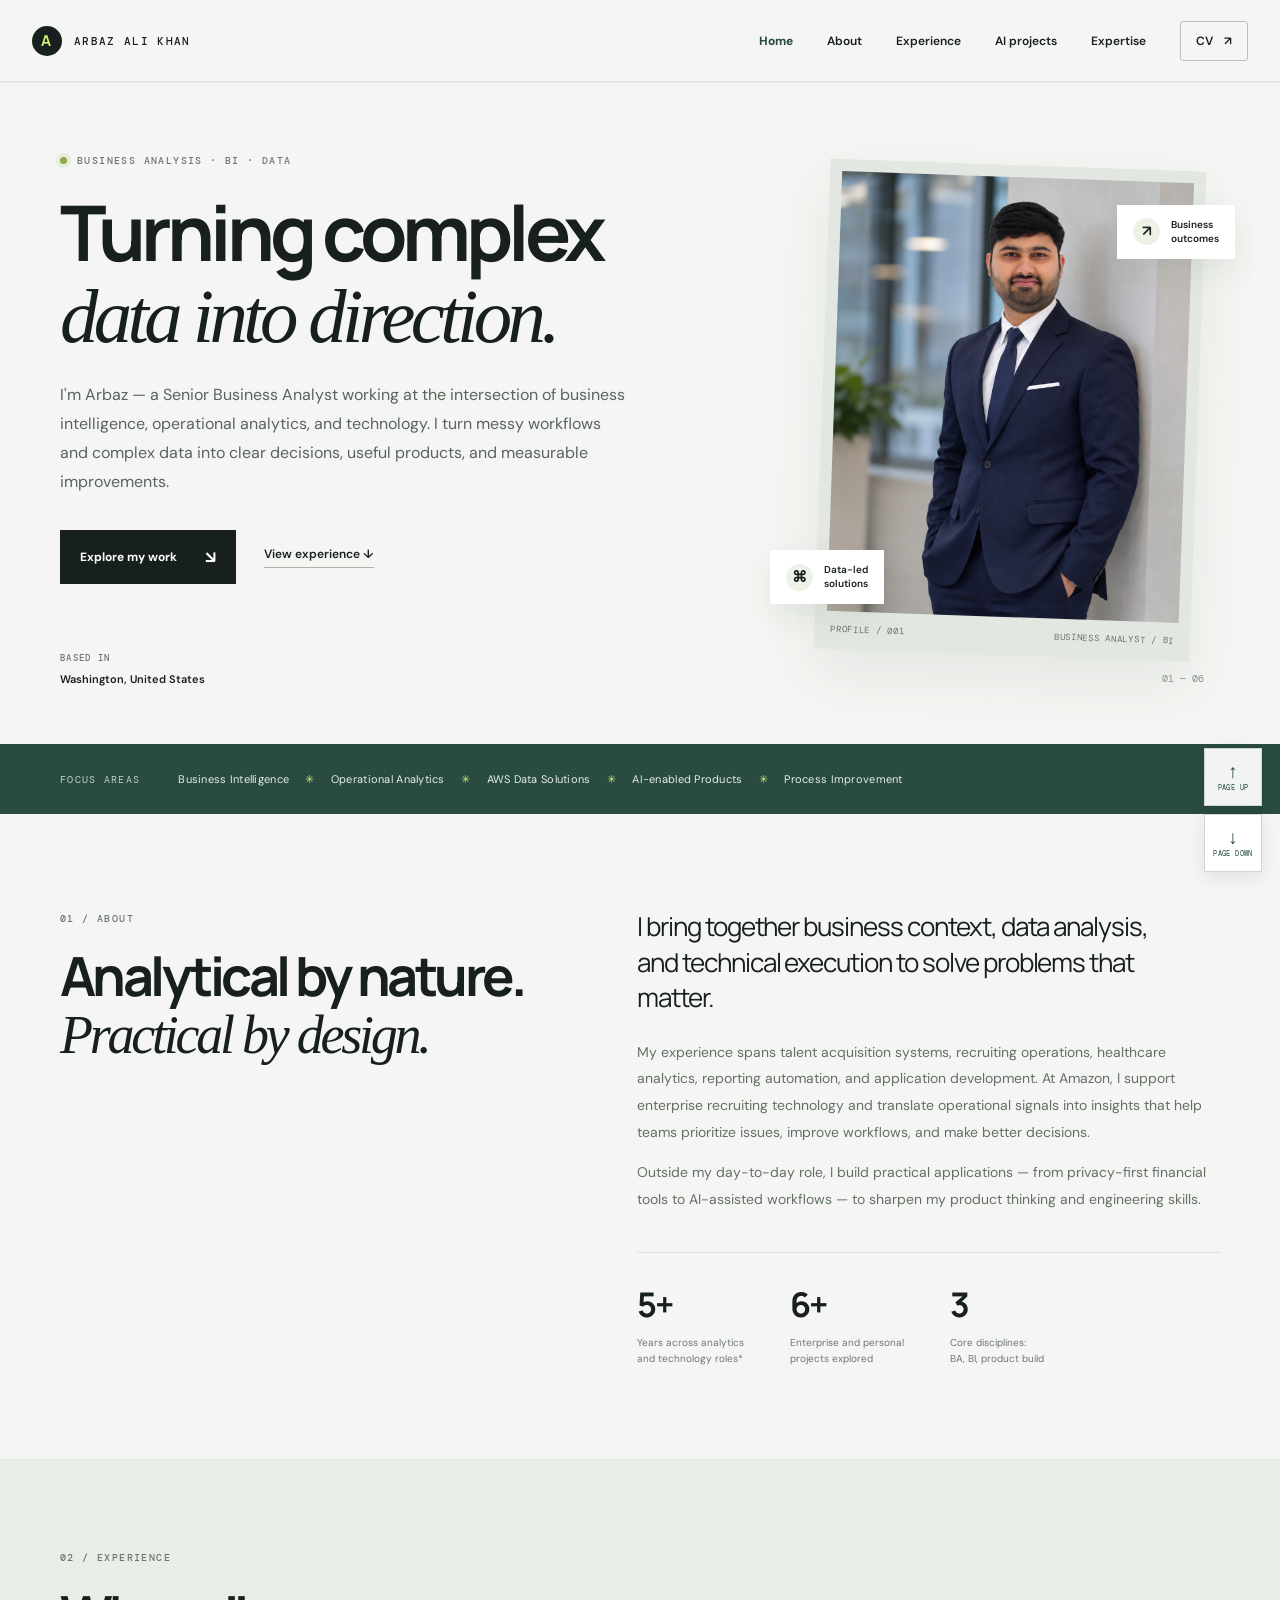
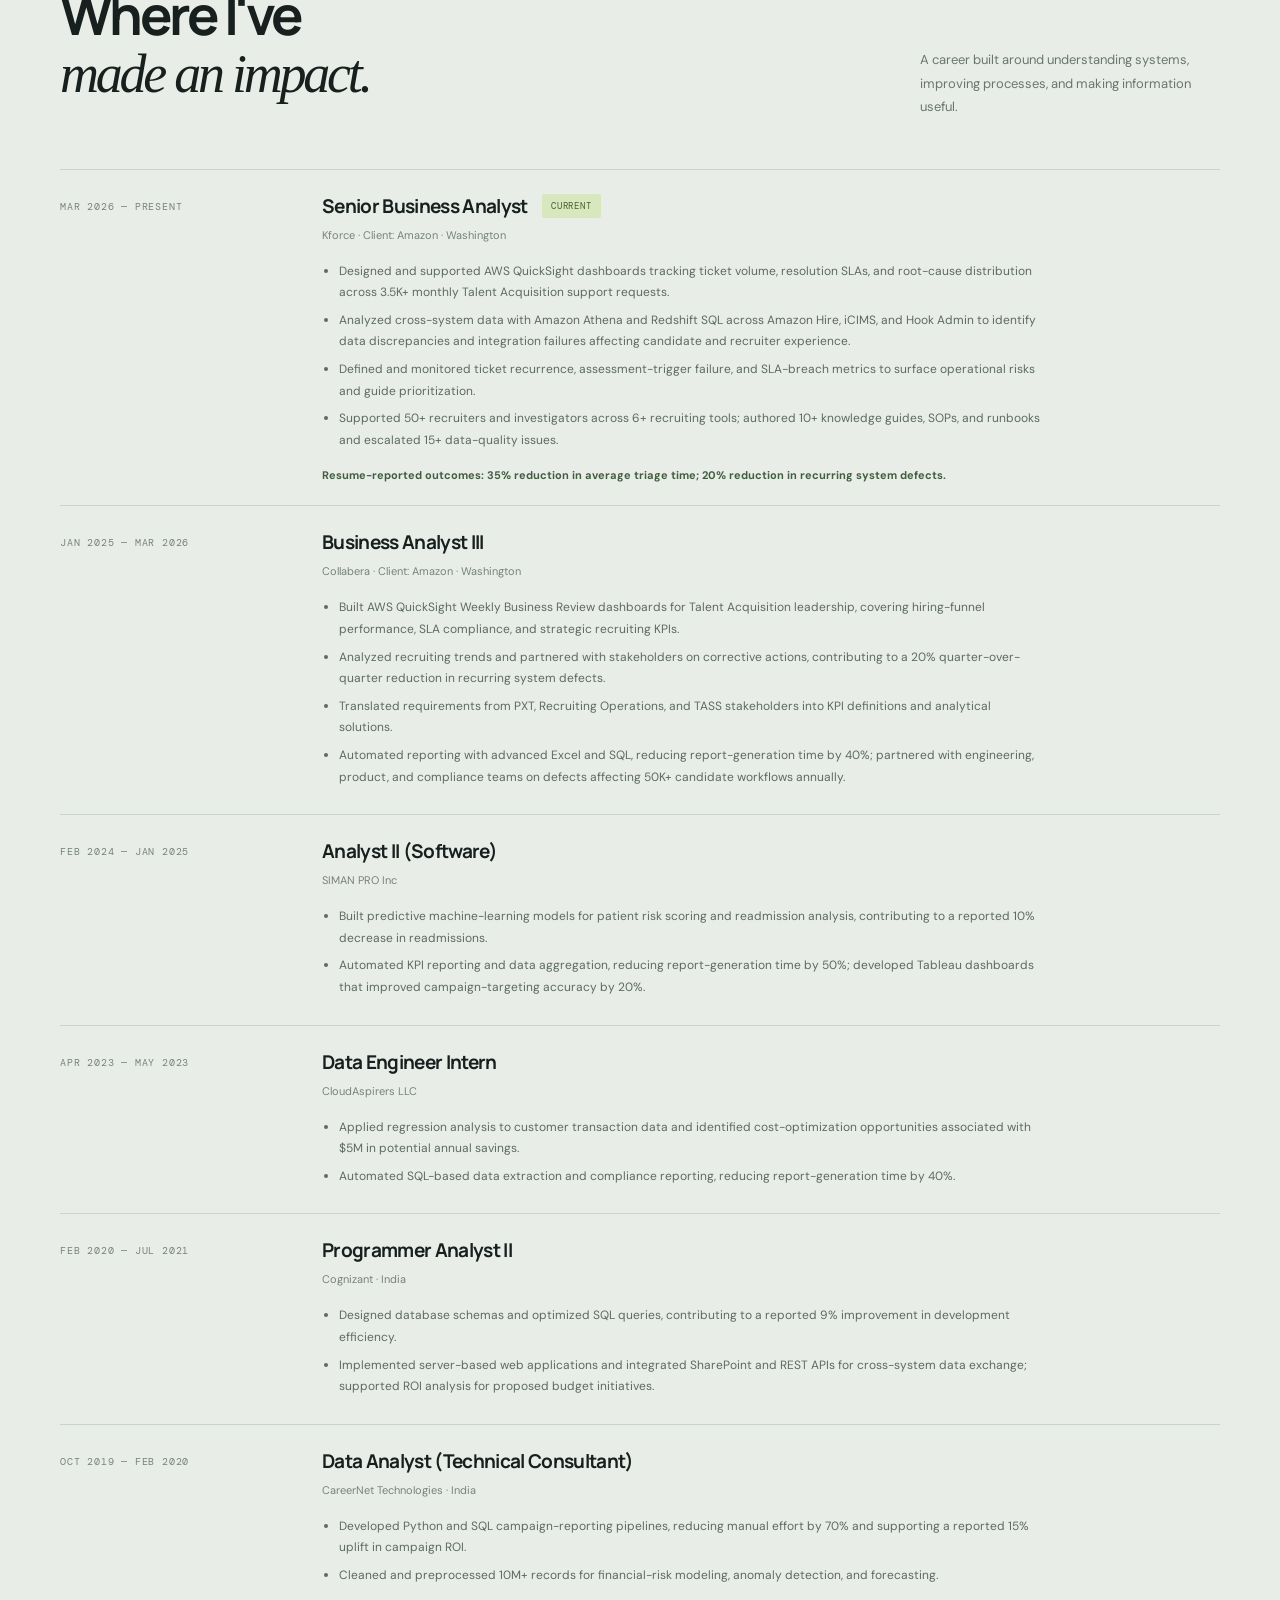
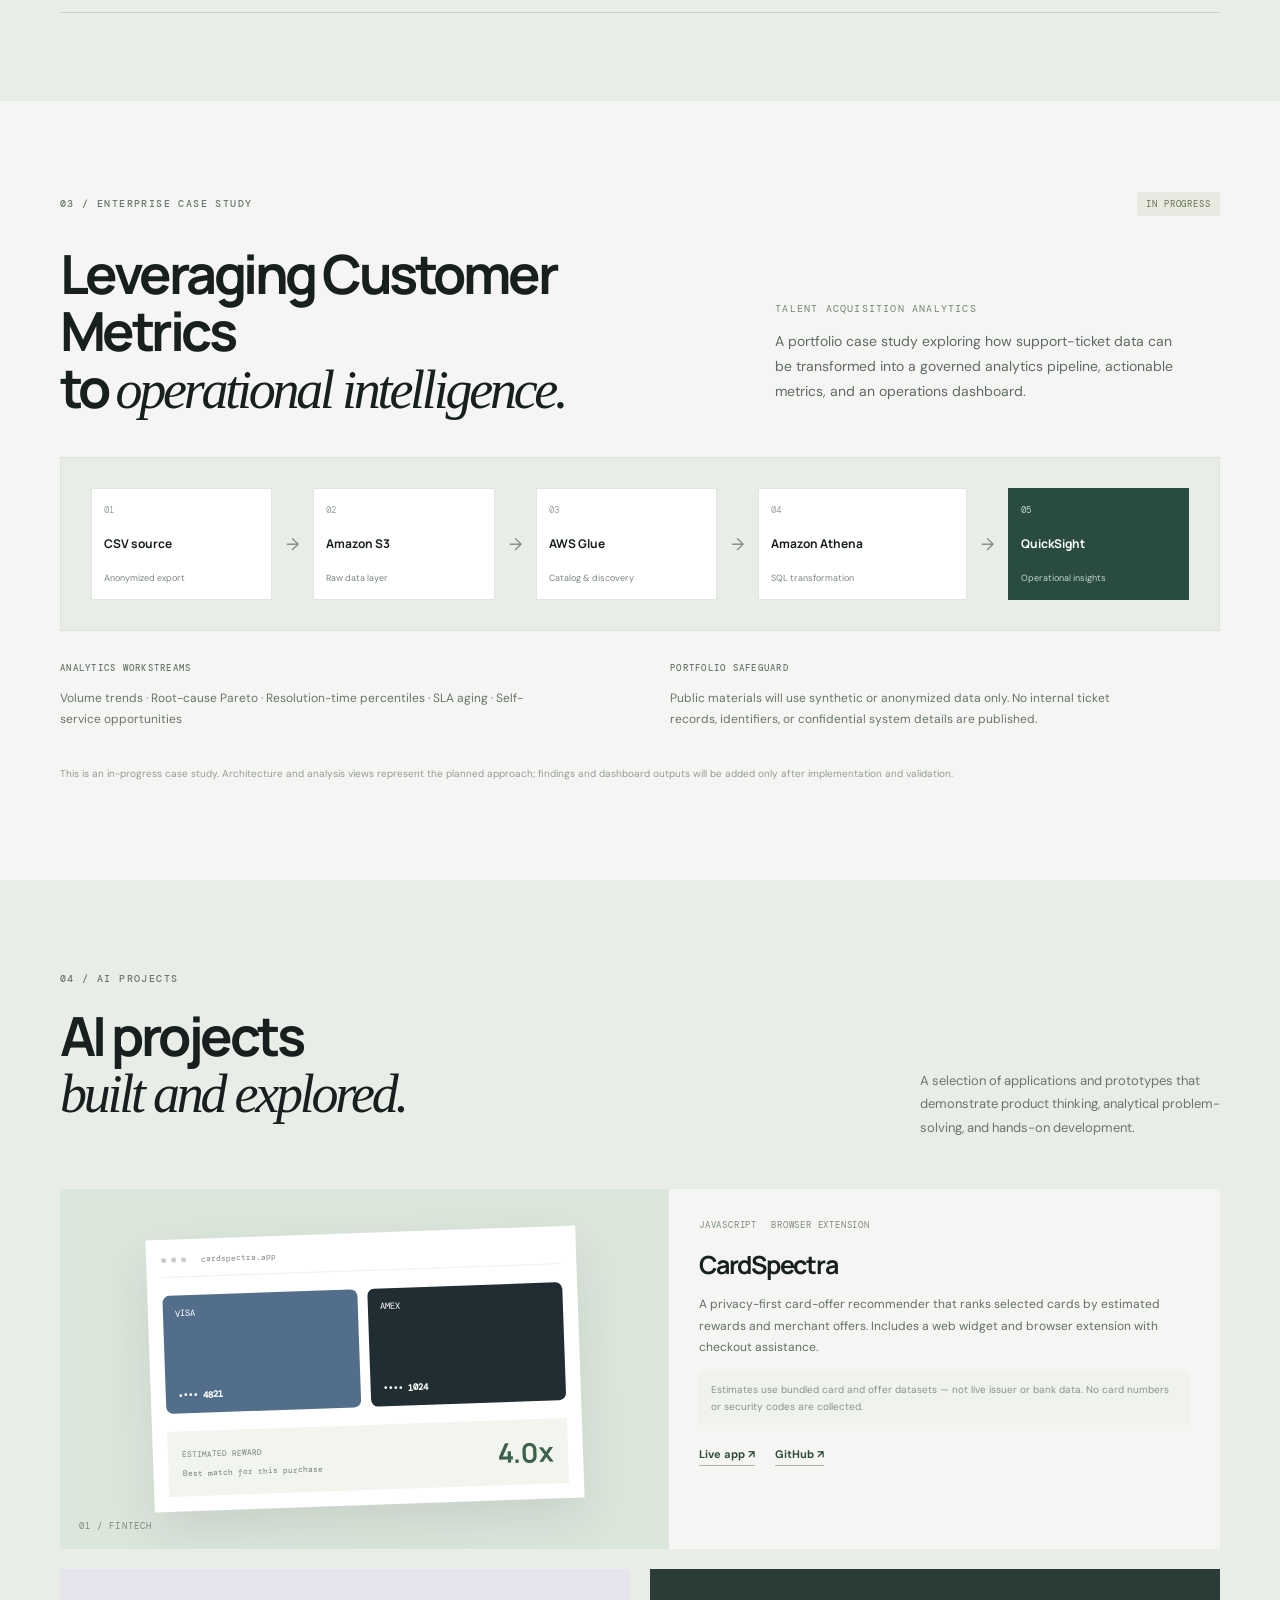
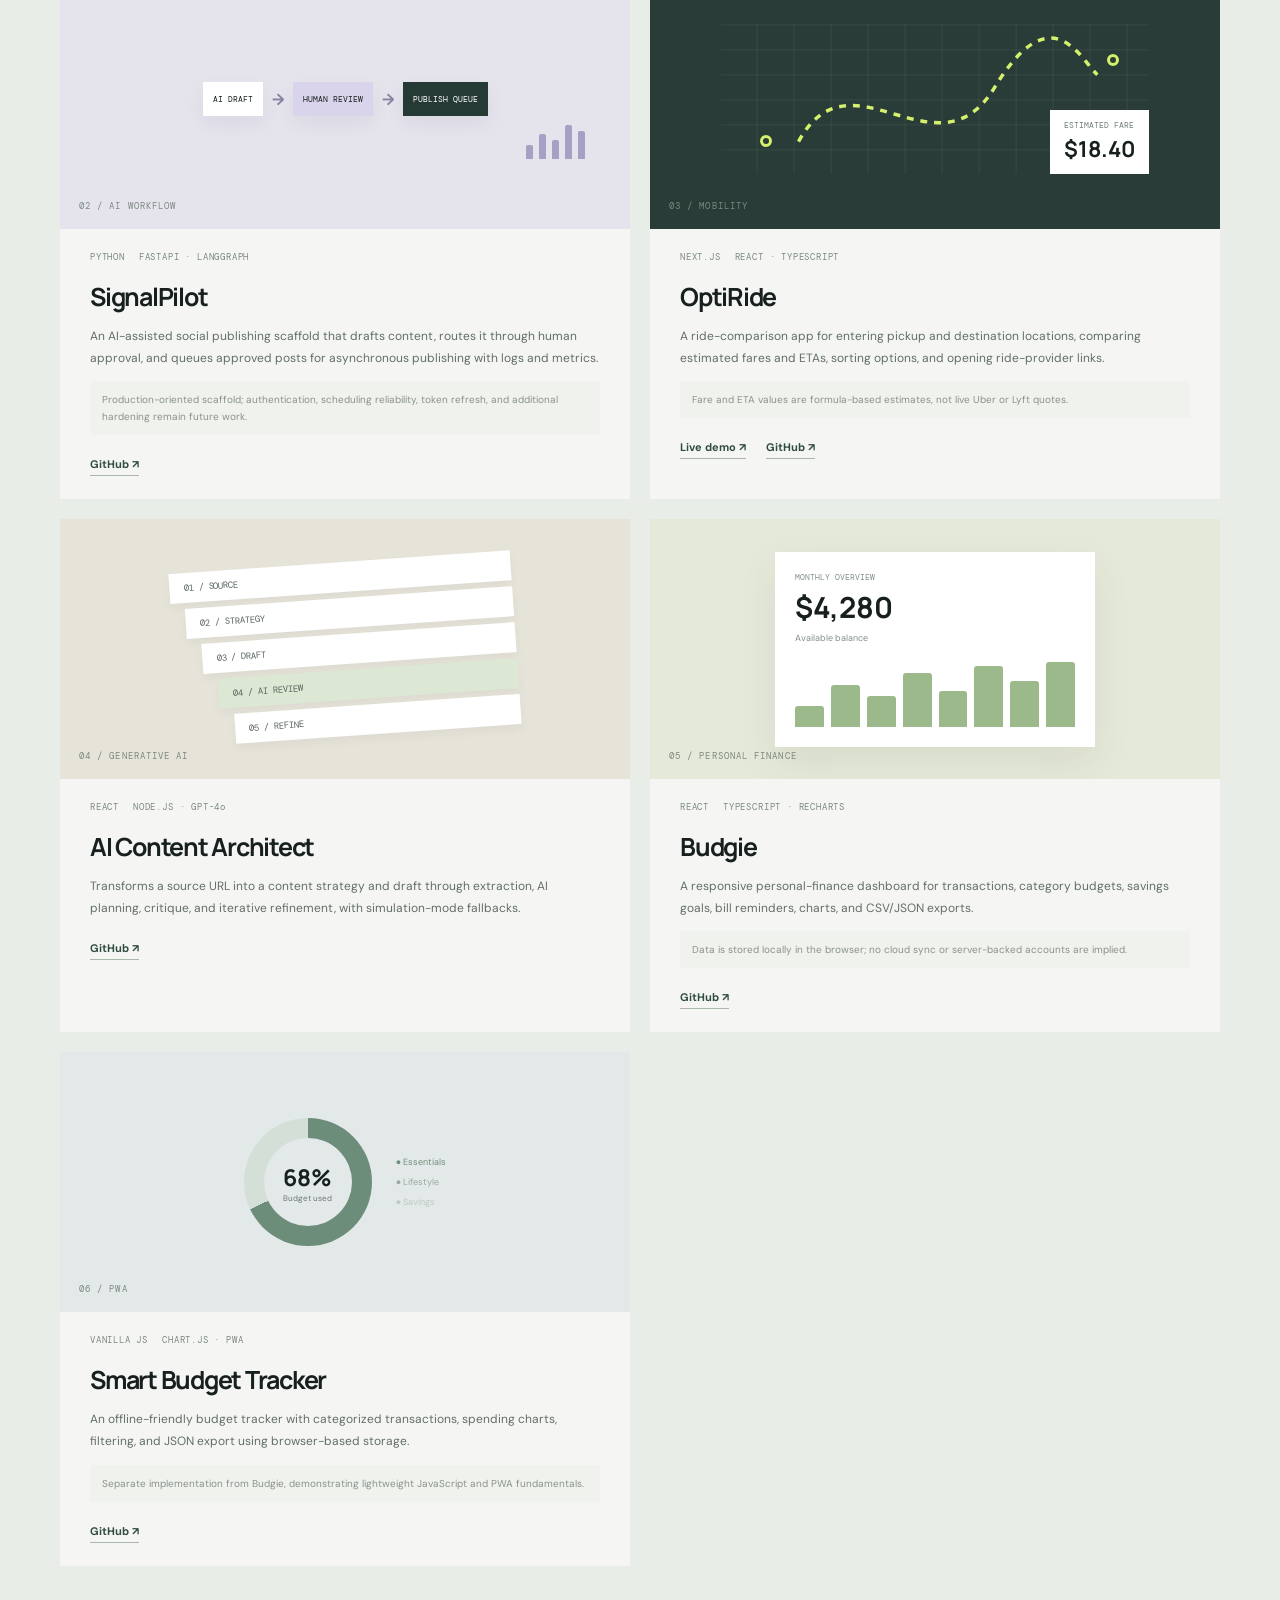
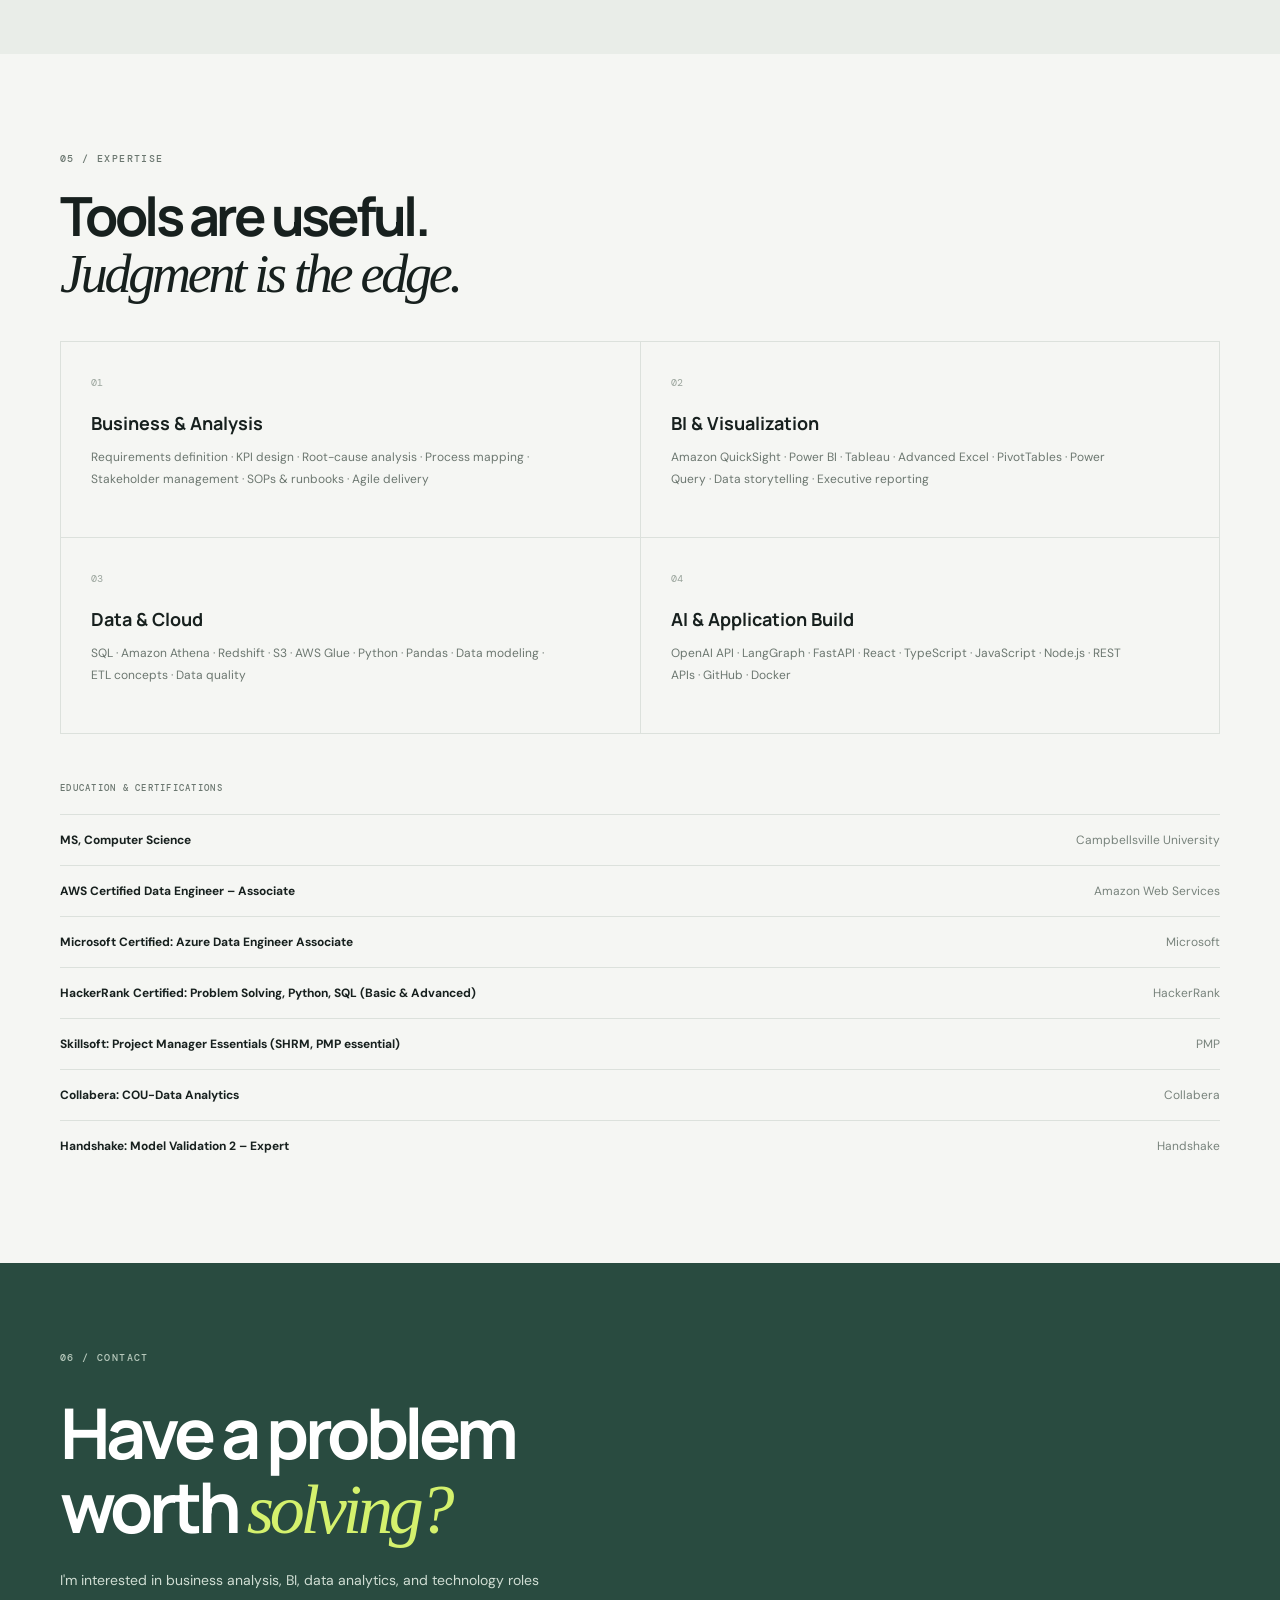
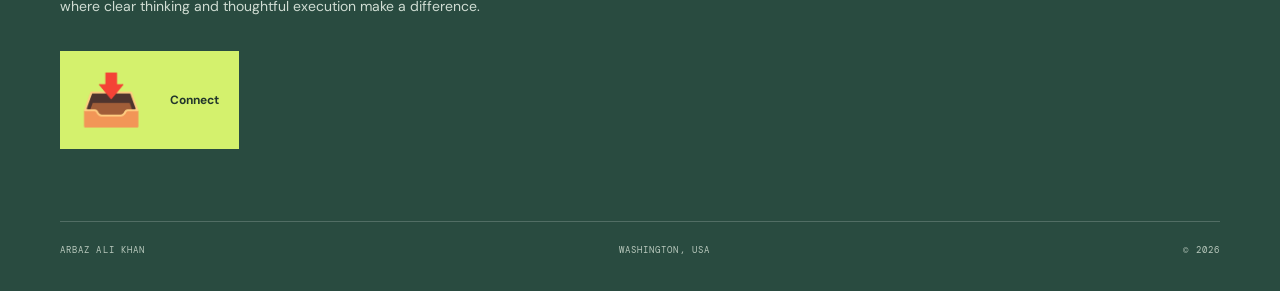
==== commit d290416c: "Update contact button icon to a larger size" ====
--- a/index.html
+++ b/index.html
@@ -254,7 +254,7 @@
           <p class="eyebrow">06 / CONTACT</p>
           <h2>Have a problem<br>worth <em>solving?</em></h2>
           <p class="contact-lede">I'm interested in business analysis, BI, data analytics, and technology roles where clear thinking and thoughtful execution make a difference.</p>
-          <div class="contact-actions"><a class="button button-light" href="mailto:arbazalikhan450@gmail.com">&#9993; Connect </a></div>
+          <div class="contact-actions"><a class="button button-light" href="mailto:arbazalikhan450@gmail.com"><span style='font-size:50px;'>&#128229;</span> Connect </a></div>
           <div class="contact-footer"><span>ARBAZ ALI KHAN</span><span>WASHINGTON, USA</span><span>© <span id="year"></span></span></div>
         </div>
       </section>
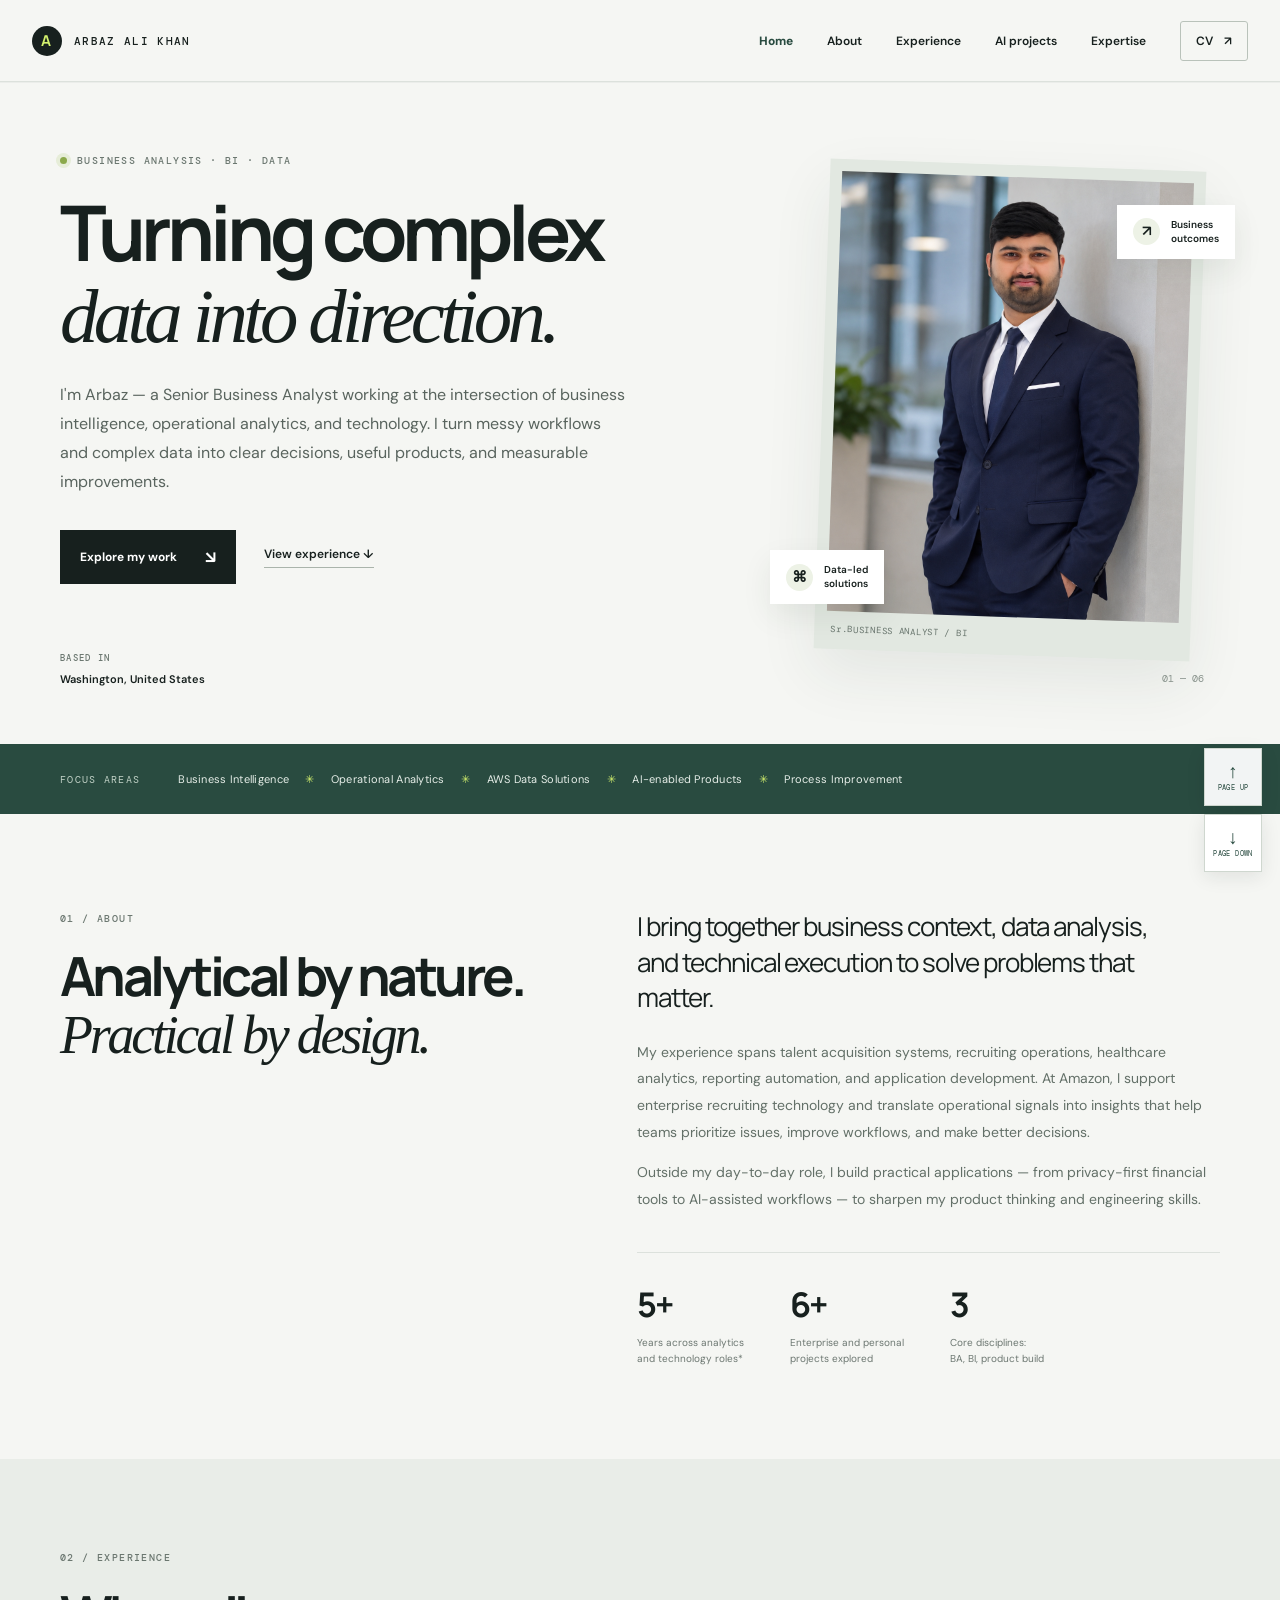
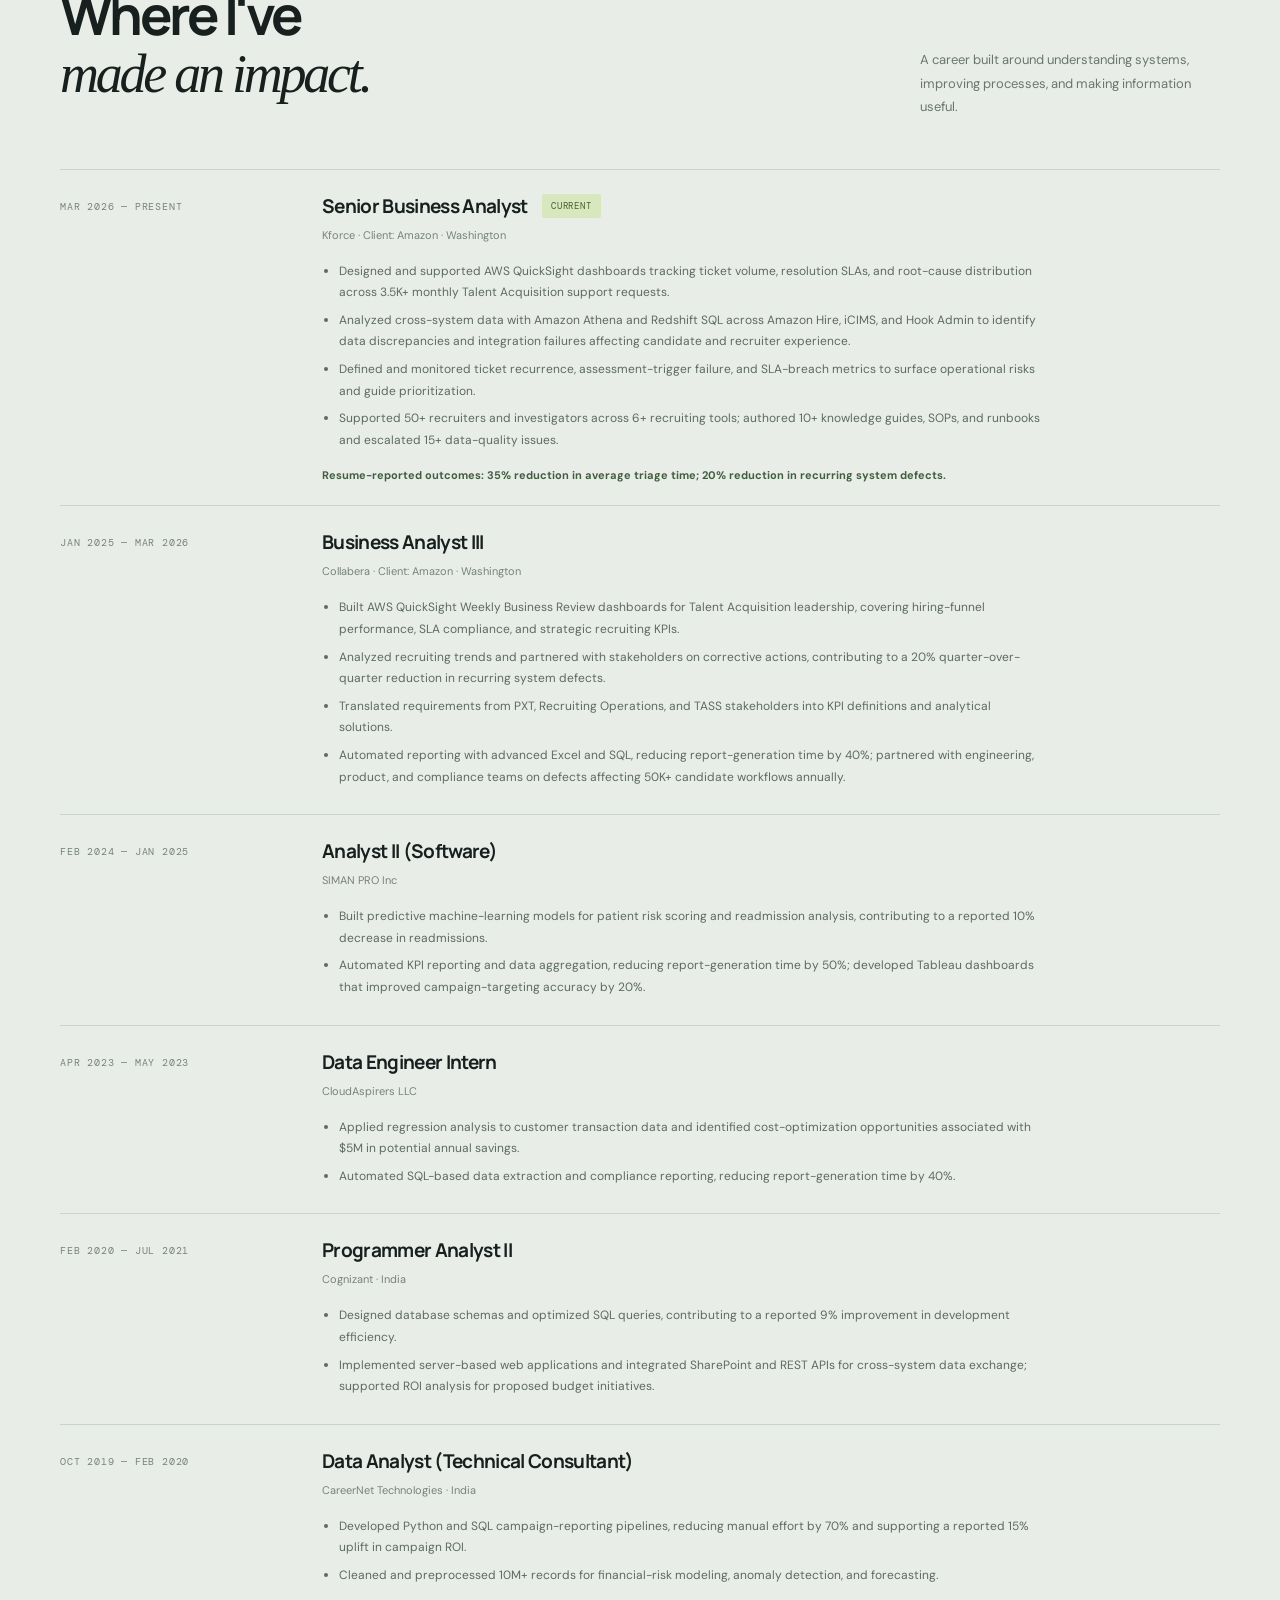
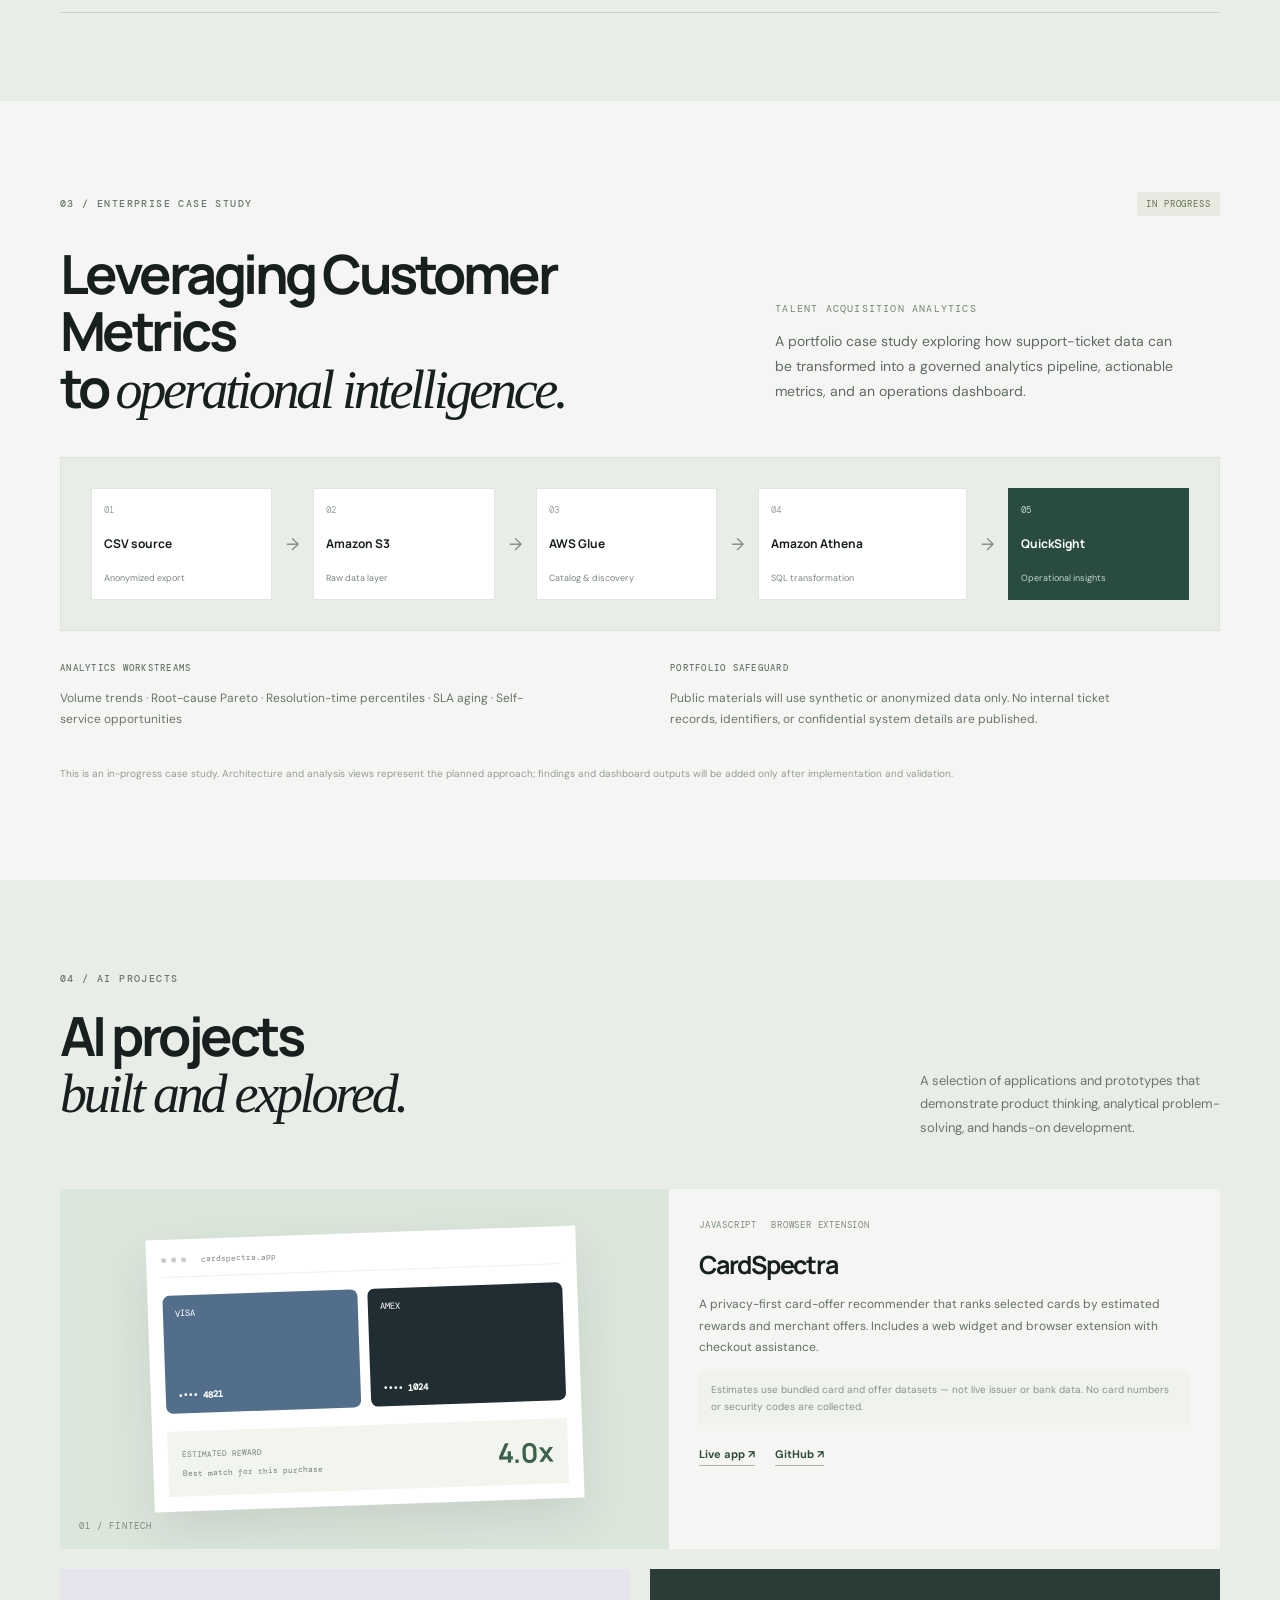
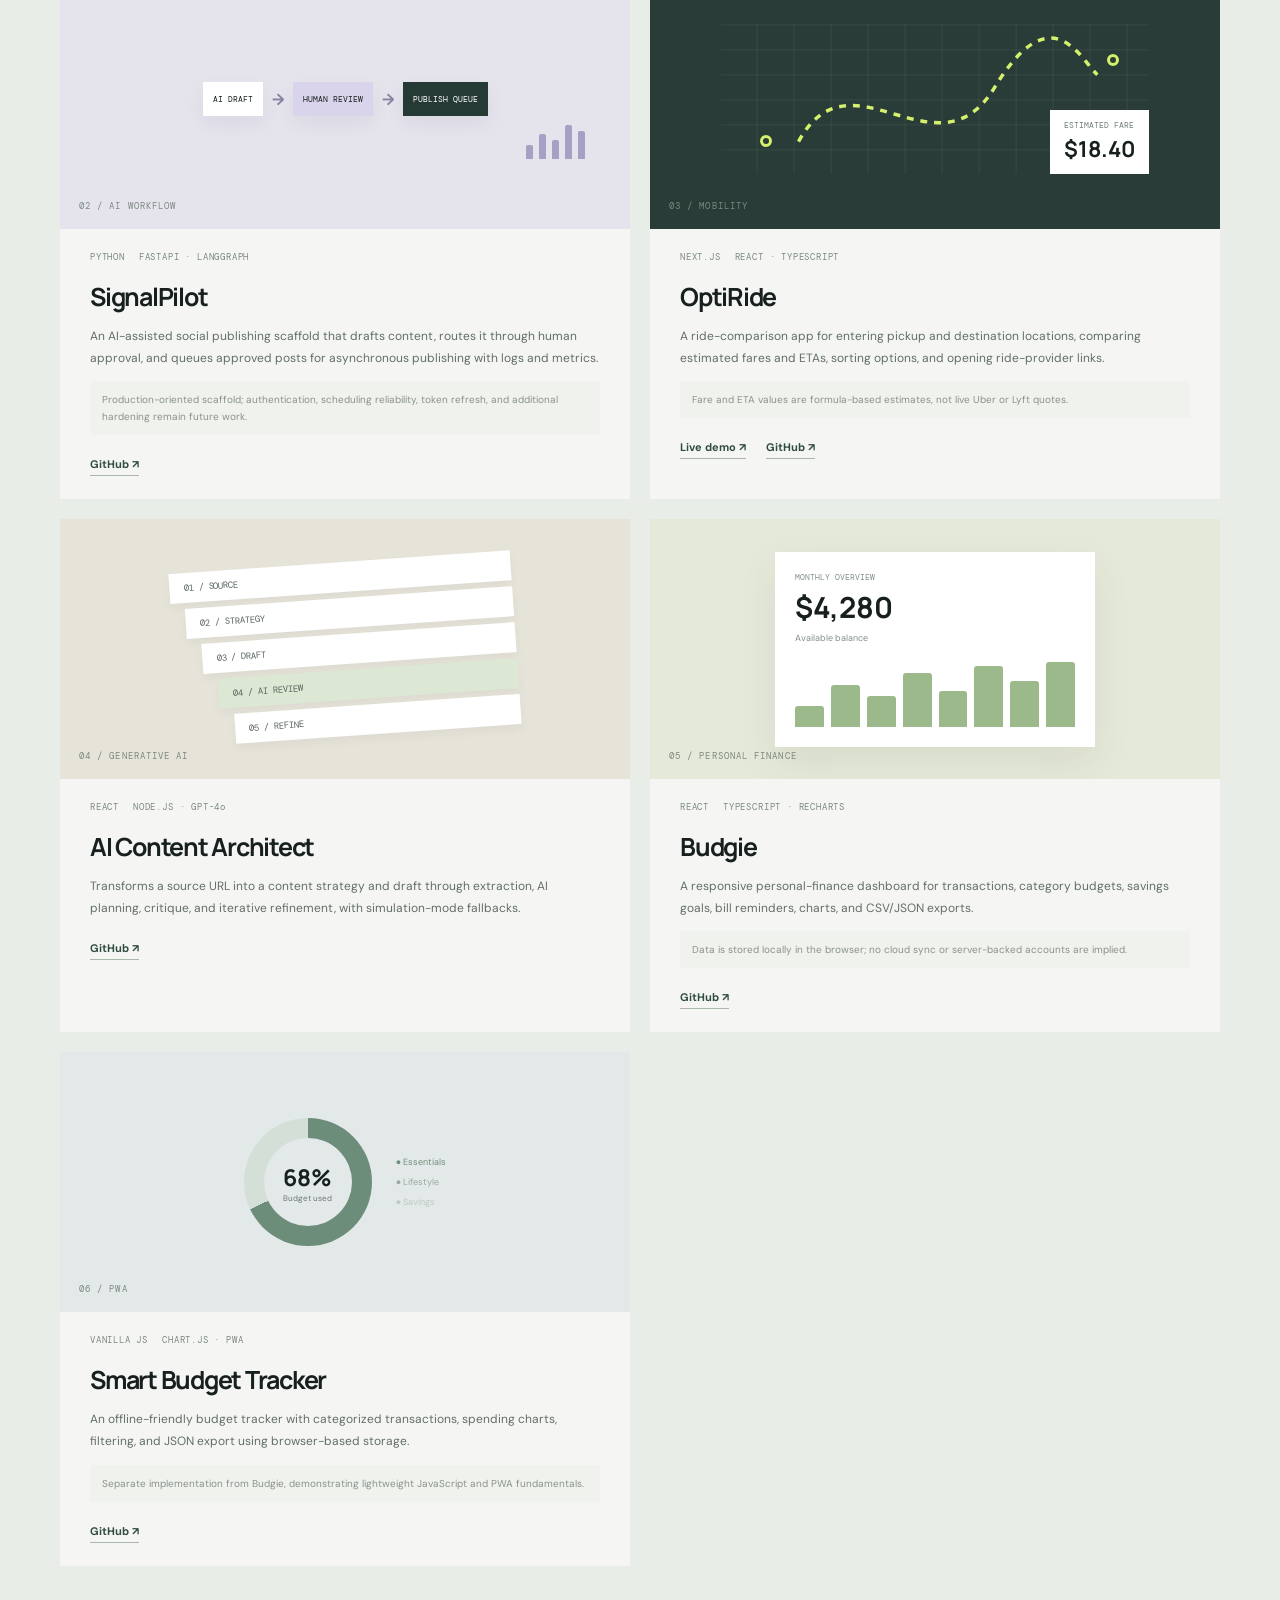
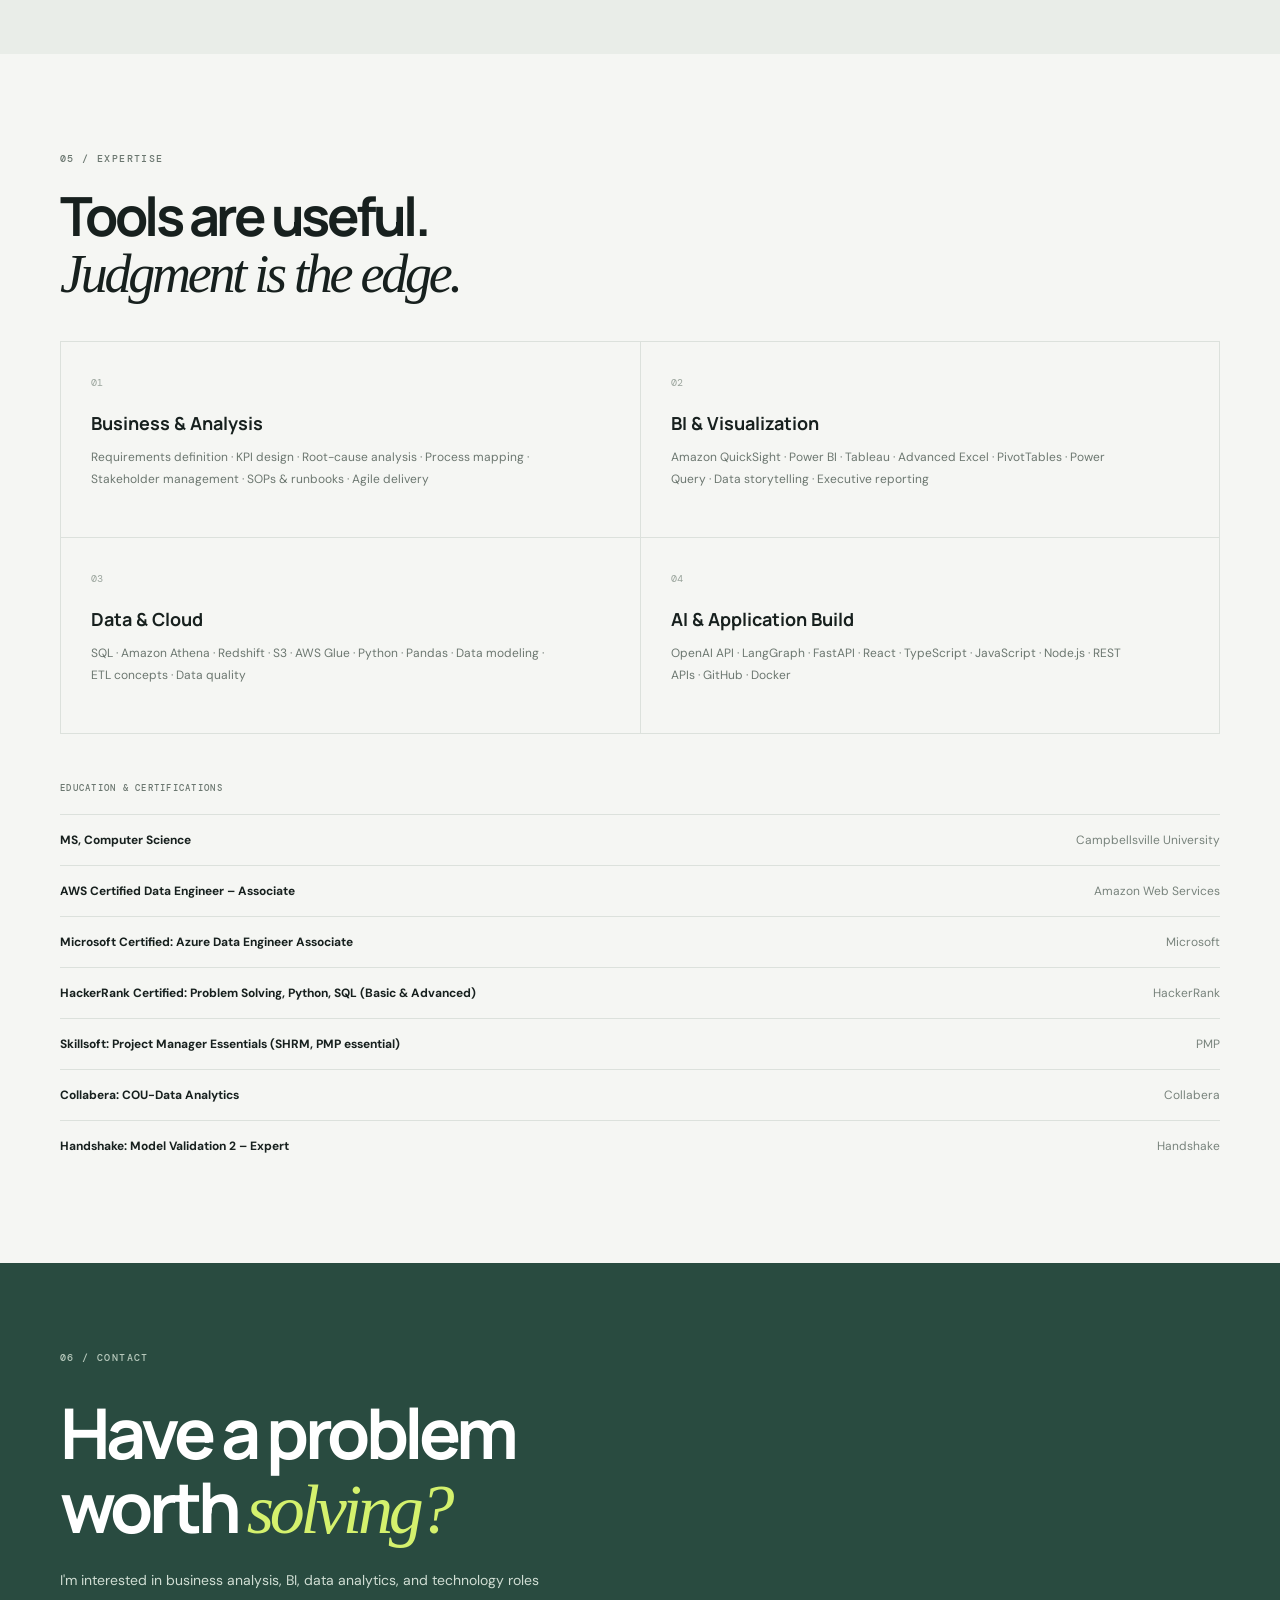
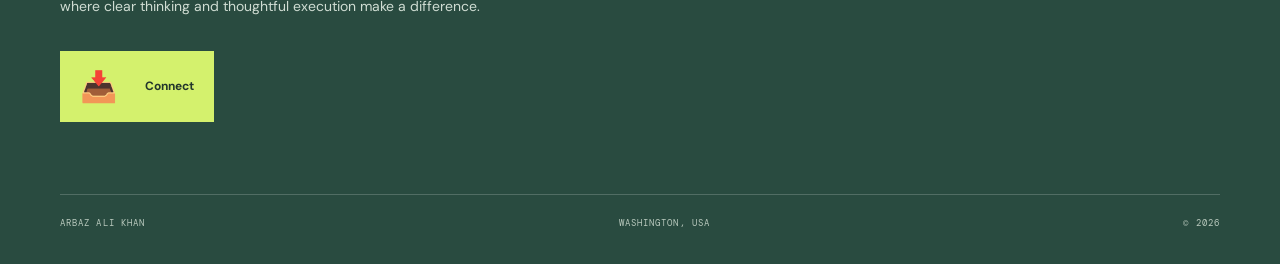
==== commit 675ba5fc: "Update profile caption and contact button style" ====
--- a/index.html
+++ b/index.html
@@ -38,7 +38,7 @@
         <div class="hero-visual">
           <div class="portrait-frame">
             <img src="Polished Corporate Portrait.png" alt="Arbaz Ali Khan, professional portrait">
-            <div class="portrait-caption"><span>PROFILE / 001</span><span>BUSINESS ANALYST / BI</span></div>
+            <div class="portrait-caption"><span>Sr.BUSINESS ANALYST / BI</span></div>
           </div>
           <div class="orbit-note note-top"><span class="note-icon">↗</span><span>Business<br>outcomes</span></div>
           <div class="orbit-note note-bottom"><span class="note-icon">⌘</span><span>Data-led<br>solutions</span></div>
@@ -254,7 +254,7 @@
           <p class="eyebrow">06 / CONTACT</p>
           <h2>Have a problem<br>worth <em>solving?</em></h2>
           <p class="contact-lede">I'm interested in business analysis, BI, data analytics, and technology roles where clear thinking and thoughtful execution make a difference.</p>
-          <div class="contact-actions"><a class="button button-light" href="mailto:arbazalikhan450@gmail.com"><span style='font-size:50px;'>&#128229;</span> Connect </a></div>
+          <div class="contact-actions"><a class="button button-light" href="mailto:arbazalikhan450@gmail.com"><span style='font-size:30px;'>&#128229;</span> Connect </a></div>
           <div class="contact-footer"><span>ARBAZ ALI KHAN</span><span>WASHINGTON, USA</span><span>© <span id="year"></span></span></div>
         </div>
       </section>
